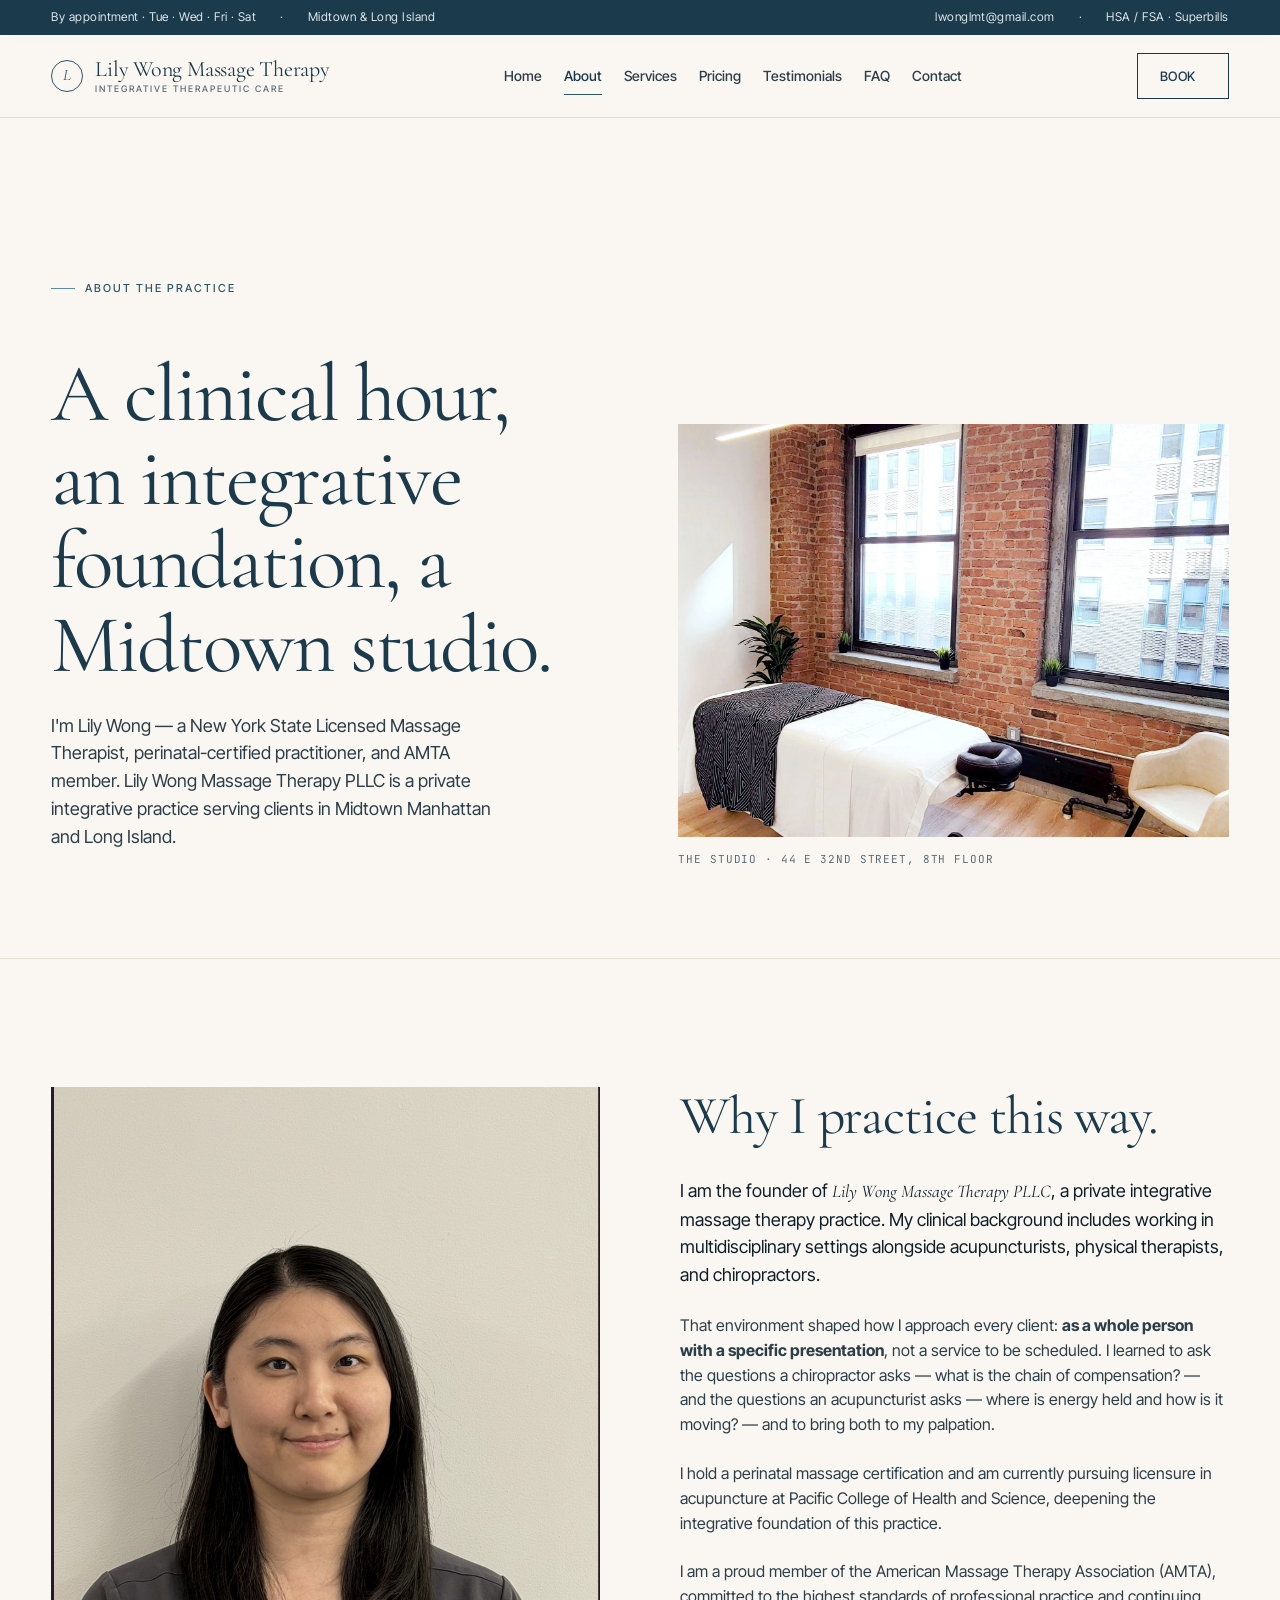
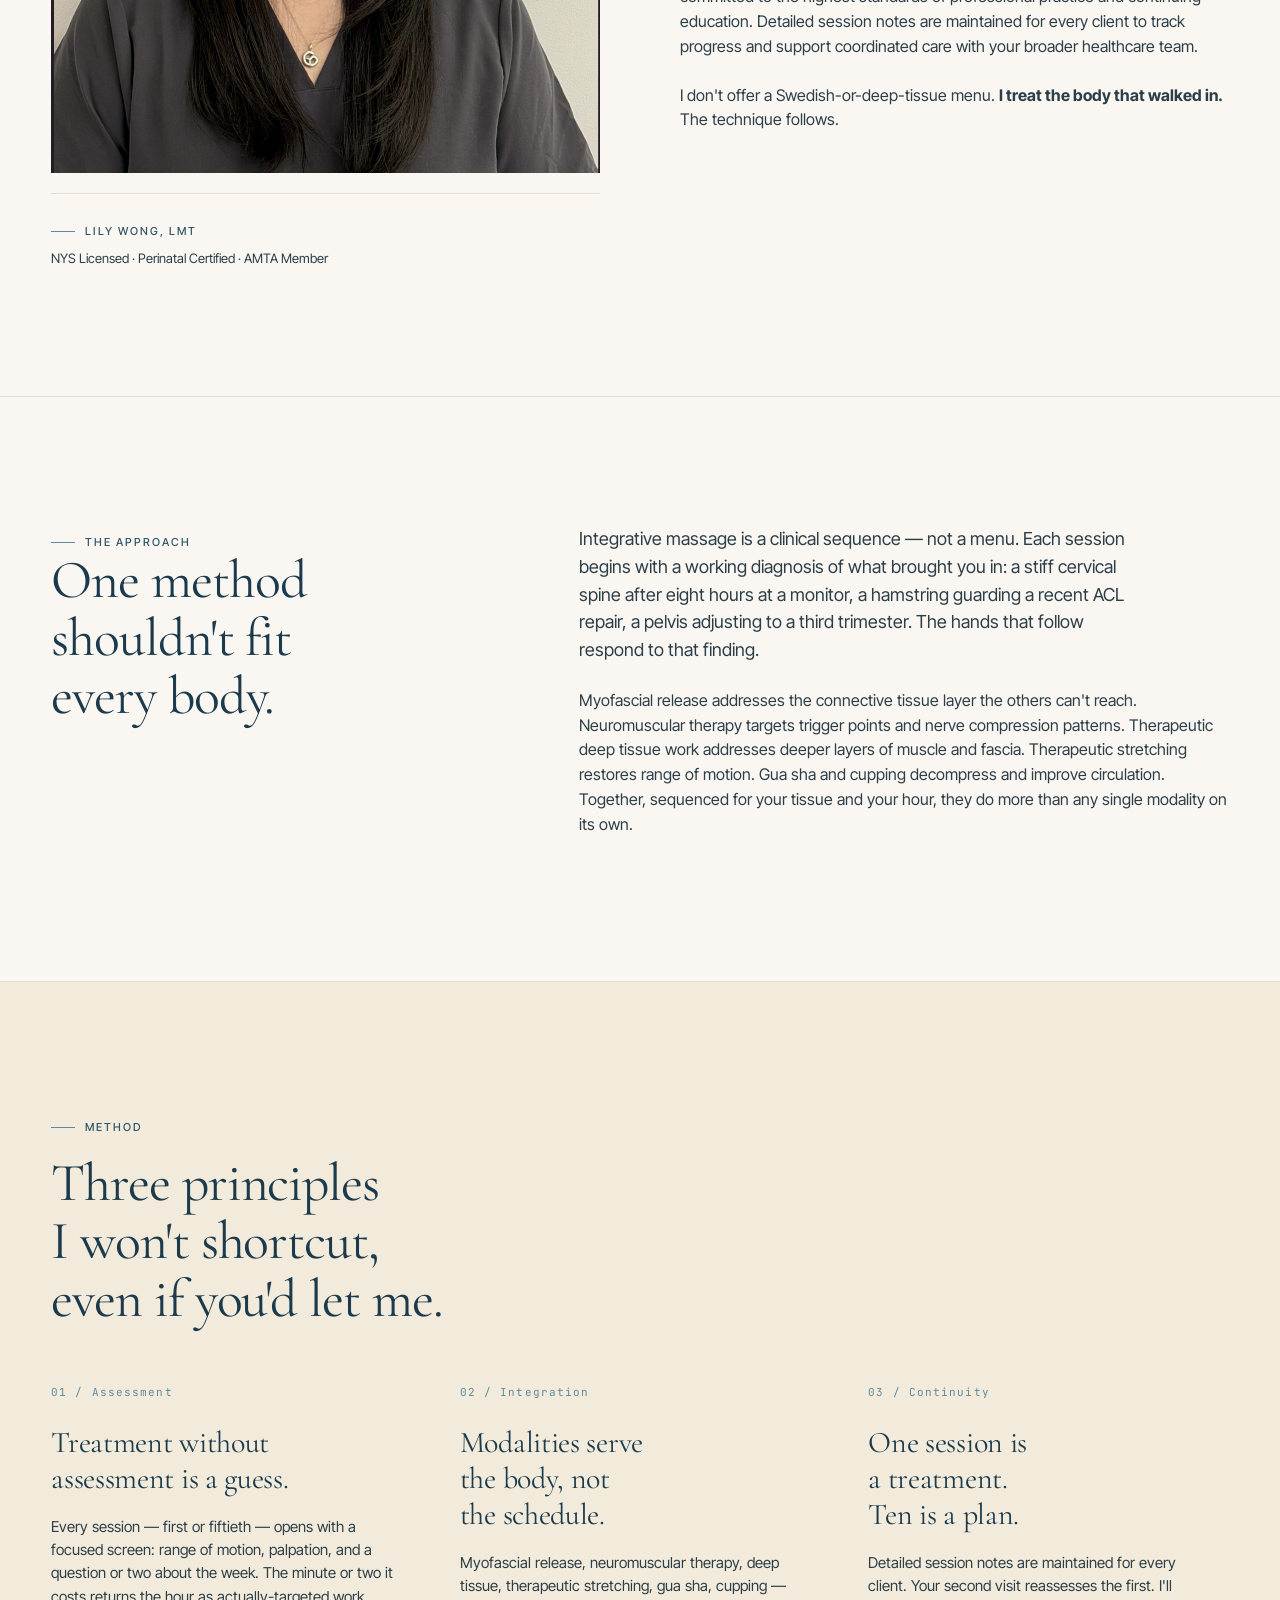
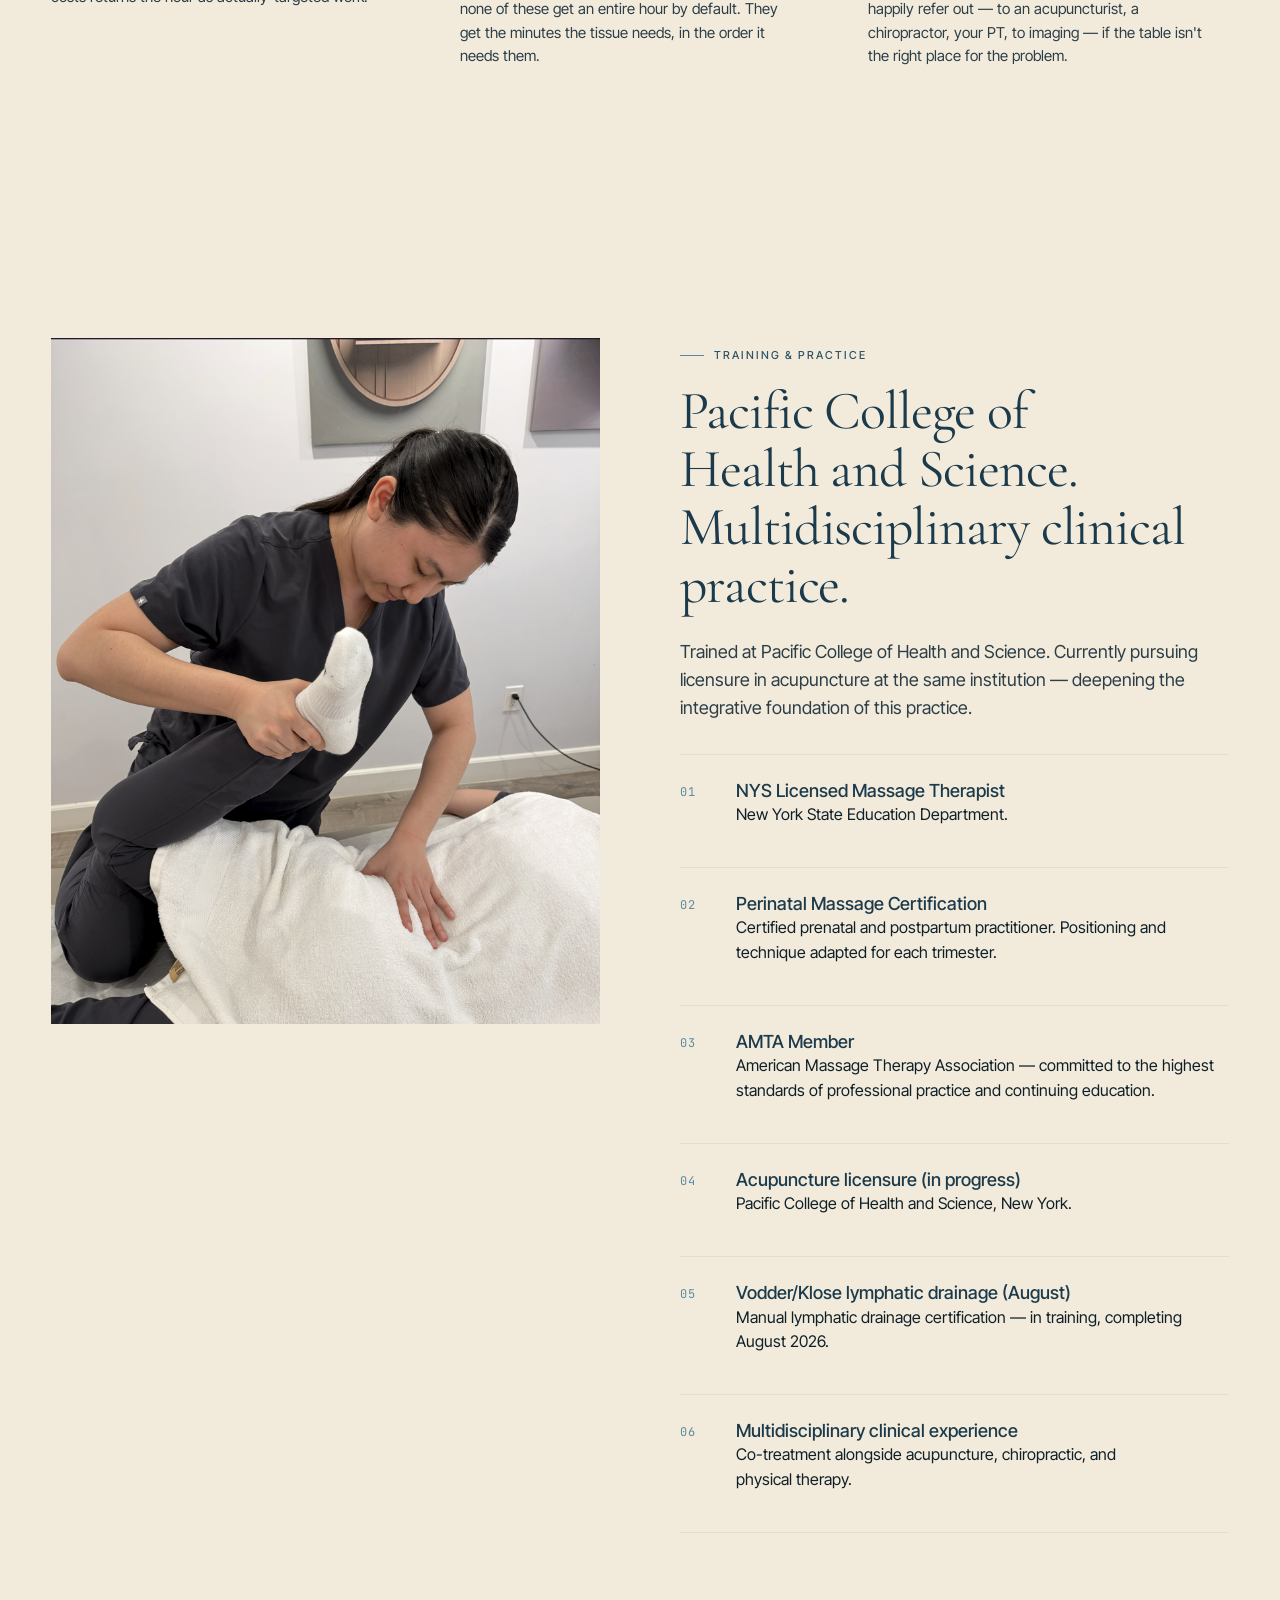
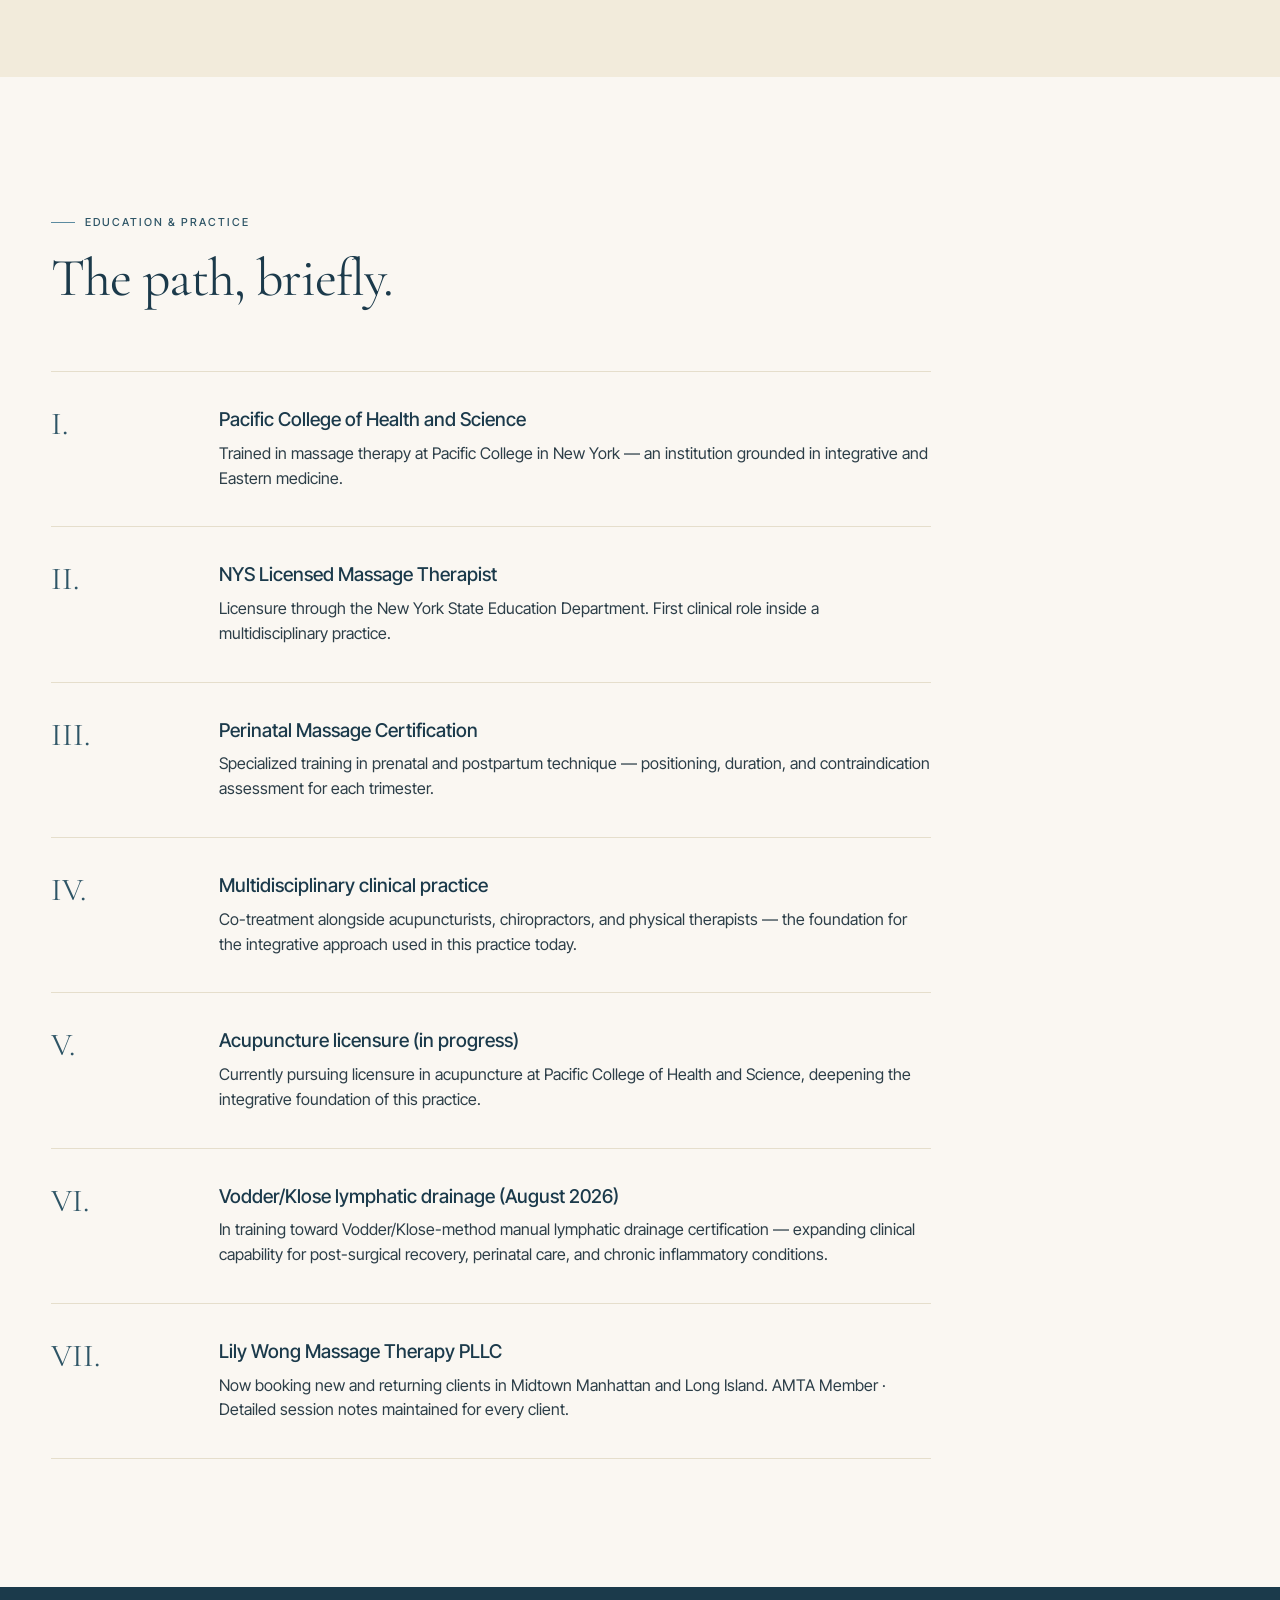
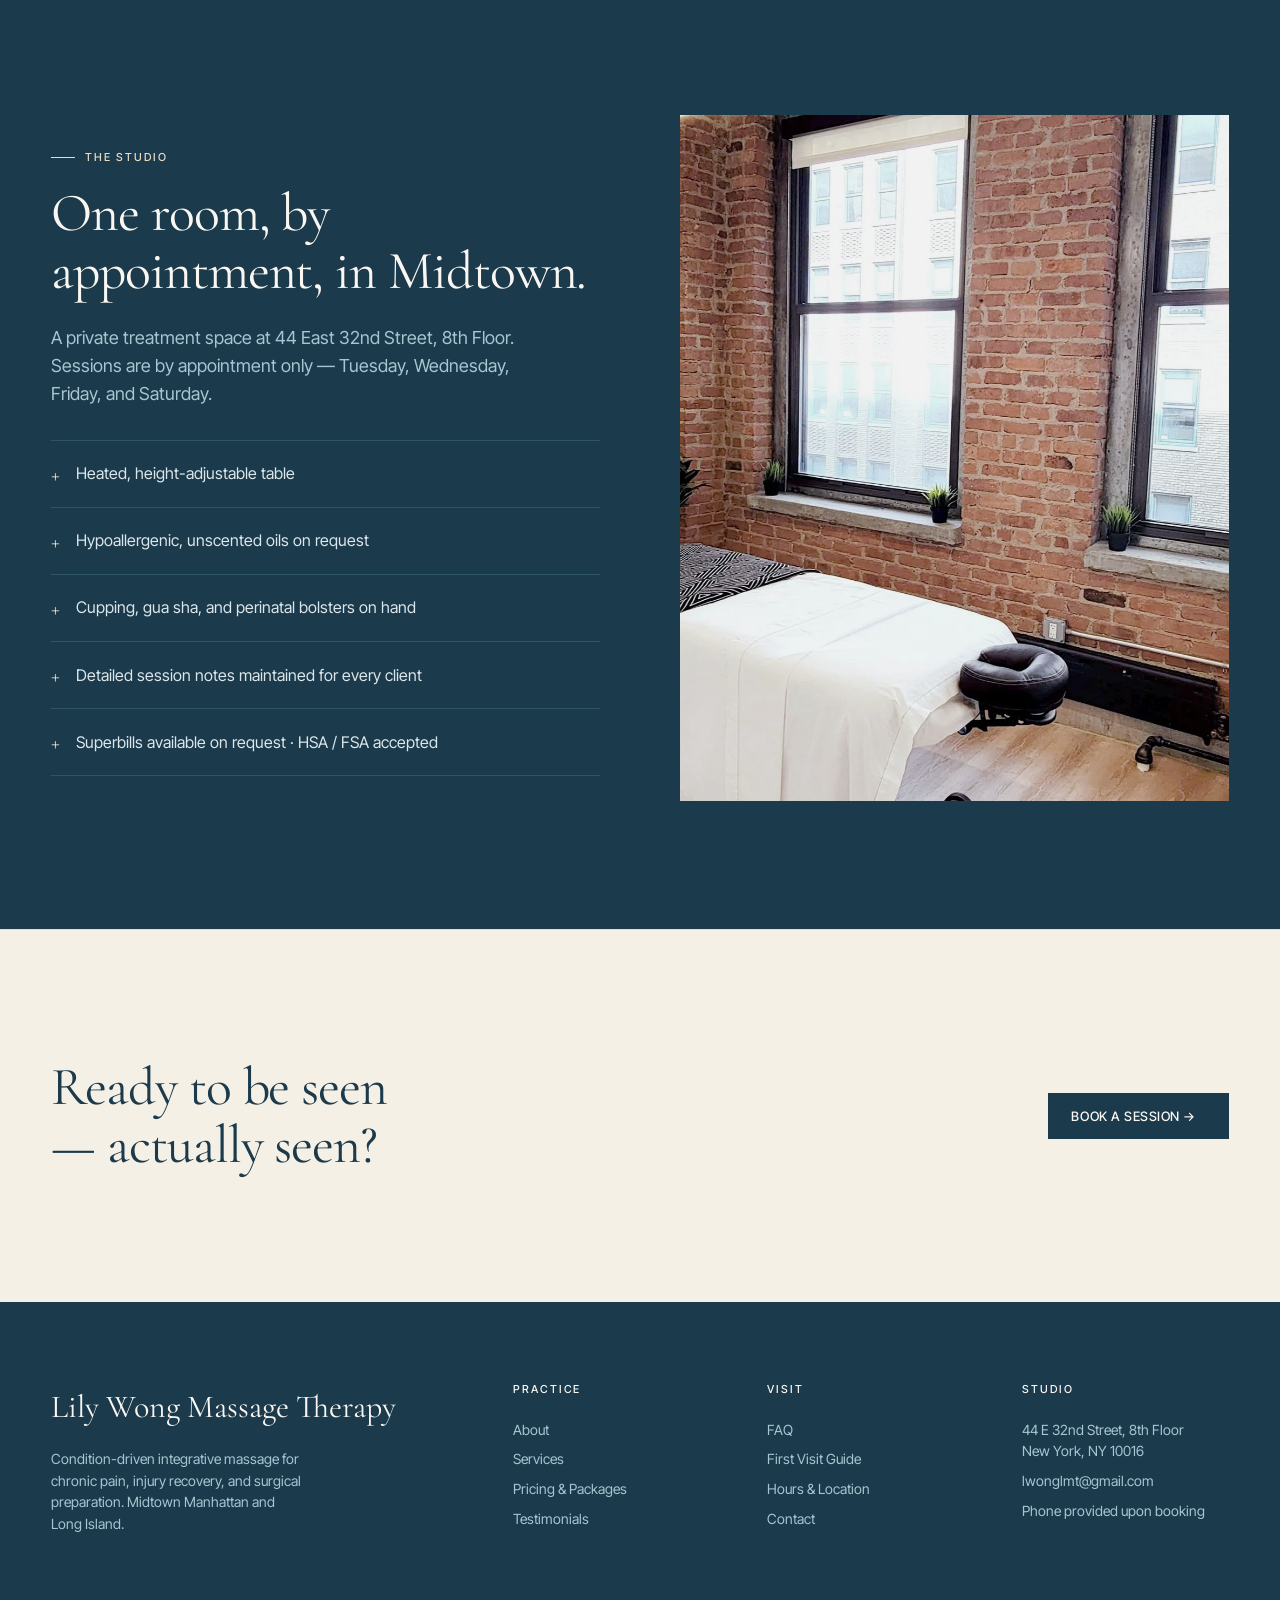
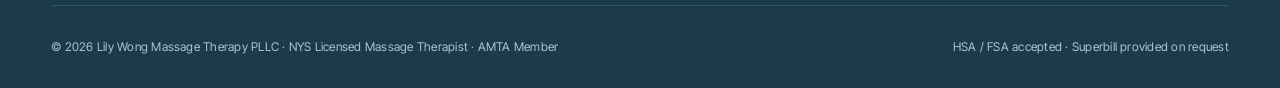
==== about.html @ 4f4e279f "Add files via upload" ====
<!doctype html>
<html lang="en">
<head>
<meta charset="utf-8" />
<meta name="viewport" content="width=device-width, initial-scale=1" />
<title>About — Lily Wong Massage Therapy</title>
<link rel="preconnect" href="https://fonts.googleapis.com" />
<link rel="preconnect" href="https://fonts.gstatic.com" crossorigin />
<link href="https://fonts.googleapis.com/css2?family=Cormorant+Garamond:ital,wght@0,400;0,500;1,400&family=Inter+Tight:wght@400;500;600&family=JetBrains+Mono:wght@400;500&display=swap" rel="stylesheet" />
<link rel="stylesheet" href="styles.css" />
</head>
<body data-page="about">
<div data-include="nav"></div>

<header class="page-header" data-screen-label="02 About — Header">
  <div class="container">
    <div class="about-header-grid">
      <div class="about-header-copy">
        <span class="eyebrow">About the Practice</span>
        <h1>A clinical hour, an integrative foundation, a Midtown studio.</h1>
        <p class="lead">I'm Lily Wong — a New York State Licensed Massage Therapist, perinatal-certified practitioner, and AMTA member. Lily Wong Massage Therapy PLLC is a private integrative practice serving clients in Midtown Manhattan and Long Island.</p>
      </div>
      <figure class="about-header-photo">
        <img src="images/treatment-room.jpg" alt="The treatment room — exposed brick, large windows overlooking Midtown" />
        <figcaption>The studio · 44 E 32nd Street, 8th Floor</figcaption>
      </figure>
    </div>
  </div>
  <style>
    .about-header-grid {
      display: grid;
      grid-template-columns: 1fr 1fr;
      gap: clamp(40px, 6vw, 80px);
      align-items: end;
    }
    .about-header-copy h1 { margin-top: 28px; }
    .about-header-copy .lead { margin-top: 24px; max-width: 44ch; }
    .about-header-photo { margin: 0; }
    .about-header-photo img {
      width: 100%;
      aspect-ratio: 4/3;
      object-fit: cover;
      filter: saturate(0.92);
      display: block;
    }
    .about-header-photo figcaption {
      margin-top: 14px;
      font-family: var(--font-mono);
      font-size: 11px;
      letter-spacing: 0.08em;
      text-transform: uppercase;
      color: var(--ink-mute);
    }
    @media (max-width: 880px) {
      .about-header-grid { grid-template-columns: 1fr; gap: 32px; }
    }
  </style>
</header>

<!-- Portrait + bio -->
<section class="section">
  <div class="container">
    <div class="grid grid-2 about-bio" style="gap: 80px; align-items: start;">
      <div class="bio-portrait">
        <img src="images/lily-portrait.jpg" alt="Portrait of Lily Wong, LMT" />
        <div class="bio-caption">
          <span class="eyebrow">Lily Wong, LMT</span>
          <p>NYS Licensed · Perinatal Certified · AMTA Member</p>
        </div>
      </div>
      <div class="bio-copy">
        <h2>Why I practice this way.</h2>
        <p class="lead">I am the founder of <em class="serif-italic">Lily Wong Massage Therapy PLLC</em>, a private integrative massage therapy practice. My clinical background includes working in multidisciplinary settings alongside acupuncturists, physical therapists, and chiropractors.</p>
        <p>That environment shaped how I approach every client: <strong>as a whole person with a specific presentation</strong>, not a service to be scheduled. I learned to ask the questions a chiropractor asks — what is the chain of compensation? — and the questions an acupuncturist asks — where is energy held and how is it moving? — and to bring both to my palpation.</p>
        <p>I hold a perinatal massage certification and am currently pursuing licensure in acupuncture at Pacific College of Health and Science, deepening the integrative foundation of this practice.</p>
        <p>I am a proud member of the American Massage Therapy Association (AMTA), committed to the highest standards of professional practice and continuing education. Detailed session notes are maintained for every client to track progress and support coordinated care with your broader healthcare team.</p>
        <p>I don't offer a Swedish-or-deep-tissue menu. <strong>I treat the body that walked in.</strong> The technique follows.</p>
      </div>
    </div>
  </div>
</section>

<hr class="rule" />

<!-- Approach (moved from home) -->
<section class="section">
  <div class="container">
    <div class="approach-grid">
      <div class="approach-side">
        <span class="eyebrow">The Approach</span>
        <h2>One method shouldn't fit every body.</h2>
      </div>
      <div class="approach-body">
        <p class="lead">Integrative massage is a clinical sequence — not a menu. Each session begins with a working diagnosis of what brought you in: a stiff cervical spine after eight hours at a monitor, a hamstring guarding a recent ACL repair, a pelvis adjusting to a third trimester. The hands that follow respond to that finding.</p>
        <p>Myofascial release addresses the connective tissue layer the others can't reach. Neuromuscular therapy targets trigger points and nerve compression patterns. Therapeutic deep tissue work addresses deeper layers of muscle and fascia. Therapeutic stretching restores range of motion. Gua sha and cupping decompress and improve circulation. Together, sequenced for your tissue and your hour, they do more than any single modality on its own.</p>
      </div>
    </div>
    <style>
      .approach-grid {
        display: grid;
        grid-template-columns: 5fr 7fr;
        gap: clamp(32px, 5vw, 80px);
        align-items: start;
      }
      .approach-grid h2 { max-width: 14ch; }
      .approach-grid .lead { margin-bottom: 24px; }
      .approach-grid p:not(.lead) { color: var(--ink-soft); }
      @media (max-width: 880px) {
        .approach-grid { grid-template-columns: 1fr; gap: 24px; }
      }
    </style>
  </div>
</section>

<hr class="rule" />

<!-- Philosophy / values -->
<section class="section section--cream">
  <div class="container">
    <span class="eyebrow">Method</span>
    <h2 style="max-width: 22ch; margin: 18px 0 56px;">Three principles I won't shortcut, even if you'd let me.</h2>
    <div class="grid grid-3 method-grid">
      <div>
        <span class="card-num">01 / Assessment</span>
        <h3>Treatment without assessment is a guess.</h3>
        <p>Every session — first or fiftieth — opens with a focused screen: range of motion, palpation, and a question or two about the week. The minute or two it costs returns the hour as actually-targeted work.</p>
      </div>
      <div>
        <span class="card-num">02 / Integration</span>
        <h3>Modalities serve the body, not the schedule.</h3>
        <p>Myofascial release, neuromuscular therapy, deep tissue, therapeutic stretching, gua sha, cupping — none of these get an entire hour by default. They get the minutes the tissue needs, in the order it needs them.</p>
      </div>
      <div>
        <span class="card-num">03 / Continuity</span>
        <h3>One session is a treatment. Ten is a plan.</h3>
        <p>Detailed session notes are maintained for every client. Your second visit reassesses the first. I'll happily refer out — to an acupuncturist, a chiropractor, your PT, to imaging — if the table isn't the right place for the problem.</p>
      </div>
    </div>
  </div>
</section>

<!-- Training & Practice (moved from home) -->
<section class="section section--cream">
  <div class="container">
    <div class="grid grid-2 credentials" style="gap: 80px; align-items: start;">
      <div class="cred-image">
        <img src="images/leg-treatment.png" alt="Lily Wong performing therapeutic leg work on a client during an integrative session" style="width:100%; aspect-ratio: 4/5; object-fit: cover; object-position: center top; filter: saturate(0.95) contrast(1.03);" />
      </div>
      <div class="cred-copy">
        <span class="eyebrow">Training &amp; Practice</span>
        <h2 style="margin: 18px 0 24px;">Pacific College of Health and Science.<br/>Multidisciplinary clinical practice.</h2>
        <p class="lead" style="margin-bottom: 32px;">Trained at Pacific College of Health and Science. Currently pursuing licensure in acupuncture at the same institution — deepening the integrative foundation of this practice.</p>
        <ul class="numbered">
          <li>
            <h4>NYS Licensed Massage Therapist</h4>
            <p>New York State Education Department.</p>
          </li>
          <li>
            <h4>Perinatal Massage Certification</h4>
            <p>Certified prenatal and postpartum practitioner. Positioning and technique adapted for each trimester.</p>
          </li>
          <li>
            <h4>AMTA Member</h4>
            <p>American Massage Therapy Association — committed to the highest standards of professional practice and continuing education.</p>
          </li>
          <li>
            <h4>Acupuncture licensure (in progress)</h4>
            <p>Pacific College of Health and Science, New York.</p>
          </li>
          <li>
            <h4>Vodder/Klose lymphatic drainage (August)</h4>
            <p>Manual lymphatic drainage certification — in training, completing August 2026.</p>
          </li>
          <li>
            <h4>Multidisciplinary clinical experience</h4>
            <p>Co-treatment alongside acupuncture, chiropractic, and physical therapy.</p>
          </li>
        </ul>
      </div>
    </div>
  </div>
</section>

<!-- Timeline -->
<section class="section">
  <div class="container">
    <div class="timeline-head">
      <span class="eyebrow">Education &amp; Practice</span>
      <h2>The path, briefly.</h2>
    </div>
    <ol class="timeline">
      <li>
        <span class="timeline-year">I.</span>
        <div>
          <h4>Pacific College of Health and Science</h4>
          <p>Trained in massage therapy at Pacific College in New York — an institution grounded in integrative and Eastern medicine.</p>
        </div>
      </li>
      <li>
        <span class="timeline-year">II.</span>
        <div>
          <h4>NYS Licensed Massage Therapist</h4>
          <p>Licensure through the New York State Education Department. First clinical role inside a multidisciplinary practice.</p>
        </div>
      </li>
      <li>
        <span class="timeline-year">III.</span>
        <div>
          <h4>Perinatal Massage Certification</h4>
          <p>Specialized training in prenatal and postpartum technique — positioning, duration, and contraindication assessment for each trimester.</p>
        </div>
      </li>
      <li>
        <span class="timeline-year">IV.</span>
        <div>
          <h4>Multidisciplinary clinical practice</h4>
          <p>Co-treatment alongside acupuncturists, chiropractors, and physical therapists — the foundation for the integrative approach used in this practice today.</p>
        </div>
      </li>
      <li>
        <span class="timeline-year">V.</span>
        <div>
          <h4>Acupuncture licensure (in progress)</h4>
          <p>Currently pursuing licensure in acupuncture at Pacific College of Health and Science, deepening the integrative foundation of this practice.</p>
        </div>
      </li>
      <li>
        <span class="timeline-year">VI.</span>
        <div>
          <h4>Vodder/Klose lymphatic drainage (August 2026)</h4>
          <p>In training toward Vodder/Klose-method manual lymphatic drainage certification — expanding clinical capability for post-surgical recovery, perinatal care, and chronic inflammatory conditions.</p>
        </div>
      </li>
      <li>
        <span class="timeline-year">VII.</span>
        <div>
          <h4>Lily Wong Massage Therapy PLLC</h4>
          <p>Now booking new and returning clients in Midtown Manhattan and Long Island. AMTA Member · Detailed session notes maintained for every client.</p>
        </div>
      </li>
    </ol>
  </div>
</section>

<!-- Studio band -->
<section class="section section--steel">
  <div class="container">
    <div class="grid grid-2 studio-band">
      <div>
        <span class="eyebrow">The Studio</span>
        <h2>One room, by appointment, in Midtown.</h2>
        <p class="lead" style="color: var(--steel-300); max-width: 50ch;">A private treatment space at 44 East 32nd Street, 8th Floor. Sessions are by appointment only — Tuesday, Wednesday, Friday, and Saturday.</p>
        <ul class="studio-list">
          <li><span>Heated, height-adjustable table</span></li>
          <li><span>Hypoallergenic, unscented oils on request</span></li>
          <li><span>Cupping, gua sha, and perinatal bolsters on hand</span></li>
          <li><span>Detailed session notes maintained for every client</span></li>
          <li><span>Superbills available on request · HSA / FSA accepted</span></li>
        </ul>
      </div>
      <div class="studio-img-wrap">
        <img src="images/treatment-room.jpg" alt="Lily Wong Massage Therapy studio — 44 E 32nd Street, 8th Floor" />
      </div>
    </div>
  </div>
</section>

<!-- CTA -->
<section class="section cta-band">
  <div class="container cta-inner">
    <h2>Ready to be seen — actually seen?</h2>
    <a href="contact.html" class="btn">Book a session →</a>
  </div>
</section>

<div data-include="footer"></div>

<style>
  .bio-portrait { position: sticky; top: 120px; }
  .bio-portrait img { width: 100%; aspect-ratio: 4/5; object-fit: cover; filter: saturate(0.85); }
  .bio-caption { padding: 20px 0 0; border-top: 1px solid var(--rule-soft); margin-top: 20px; }
  .bio-caption p { font-size: 13px; color: var(--ink-soft); margin: 8px 0 0; }
  .bio-copy h2 { margin-bottom: 32px; }
  .bio-copy p { color: var(--ink-soft); margin-bottom: 24px; }
  .bio-copy .lead { color: var(--ink); }

  .method-grid > div { padding-right: 16px; }
  .method-grid h3 { margin-bottom: 18px; max-width: 18ch; }
  .method-grid p { color: var(--ink-soft); font-size: 15px; }

  .timeline-head { margin-bottom: 64px; }
  .timeline-head h2 { margin-top: 18px; }
  .timeline { list-style: none; padding: 0; margin: 0; max-width: 880px; }
  .timeline li {
    display: grid;
    grid-template-columns: 120px 1fr;
    gap: 48px;
    padding: 36px 0;
    border-top: 1px solid var(--rule-soft);
  }
  .timeline li:last-child { border-bottom: 1px solid var(--rule-soft); }
  .timeline-year {
    font-family: var(--font-display);
    font-size: 32px;
    color: var(--steel-700);
    line-height: 1;
  }
  .timeline h4 { margin-bottom: 8px; font-size: 19px; }
  .timeline p { color: var(--ink-soft); margin: 0; }

  .studio-band { gap: 80px; align-items: center; }
  .studio-band h2 { margin: 18px 0 24px; }
  .studio-list { list-style: none; padding: 0; margin: 32px 0 0; }
  .studio-list li {
    border-top: 1px solid var(--steel-700);
    padding: 16px 0;
    color: var(--steel-100);
    display: flex;
    align-items: center;
    gap: 16px;
  }
  .studio-list li::before { content: "+"; color: var(--cream); font-family: var(--font-display); font-size: 22px; }
  .studio-list li:last-child { border-bottom: 1px solid var(--steel-700); }
  .studio-img-wrap img { width: 100%; aspect-ratio: 4/5; object-fit: cover; filter: saturate(0.7) brightness(0.95); }

  .cta-band { background: var(--paper-warm); border-top: 1px solid var(--rule-soft); }
  .cta-inner { display: flex; justify-content: space-between; align-items: center; gap: 40px; flex-wrap: wrap; }
  .cta-inner h2 { max-width: 16ch; }

  @media (max-width: 880px) {
    .bio-portrait { position: static; }
    .timeline li { grid-template-columns: 80px 1fr; gap: 24px; }
    .timeline-year { font-size: 22px; }
  }
</style>

<script src="chrome.js"></script>
</body>
</html>
---- styles.css ----
/* ============================================
   Atelier Massage Therapy — shared styles
   ============================================ */

:root {
  /* Palette — blue steel + warm cream */
  --ink: #0F1F28;
  --ink-soft: #2C3E48;
  --ink-mute: #5A6B75;
  --steel-900: #1B3A4B;
  --steel-700: #2E5566;
  --steel-500: #5B8BA0;
  --steel-300: #A8C5D1;
  --steel-100: #DCE7EC;
  --steel-50:  #EEF3F5;
  --cream: #E8DCC4;
  --cream-soft: #F2EBDB;
  --paper: #FAF7F2;
  --paper-warm: #F5F0E6;
  --rule: #D8CFB9;
  --rule-soft: #E5DECC;

  --font-display: "Cormorant Garamond", "Source Serif Pro", Georgia, serif;
  --font-body: "Inter Tight", "Inter", -apple-system, system-ui, sans-serif;
  --font-mono: "JetBrains Mono", ui-monospace, monospace;

  --max: 1280px;
  --gutter: clamp(20px, 4vw, 56px);
}

* { box-sizing: border-box; }

html, body {
  margin: 0;
  padding: 0;
  background: var(--paper);
  color: var(--ink);
  font-family: var(--font-body);
  font-size: 16px;
  line-height: 1.55;
  -webkit-font-smoothing: antialiased;
  text-rendering: optimizeLegibility;
}

img { max-width: 100%; display: block; }
a { color: inherit; text-decoration: none; }

/* ----- Type scale ----- */
.eyebrow {
  font-family: var(--font-body);
  font-size: 11px;
  font-weight: 500;
  letter-spacing: 0.18em;
  text-transform: uppercase;
  color: var(--steel-700);
  display: inline-flex;
  align-items: center;
  gap: 10px;
}
.eyebrow::before {
  content: "";
  width: 24px;
  height: 1px;
  background: var(--steel-500);
  display: inline-block;
}

h1, h2, h3, h4 {
  font-family: var(--font-display);
  font-weight: 400;
  letter-spacing: -0.01em;
  color: var(--steel-900);
  margin: 0;
  text-wrap: balance;
}

h1 { font-size: clamp(44px, 6.4vw, 88px); line-height: 1.02; letter-spacing: -0.025em; }
h2 { font-size: clamp(32px, 4.2vw, 56px); line-height: 1.08; letter-spacing: -0.02em; }
h3 { font-size: clamp(22px, 2.4vw, 30px); line-height: 1.2; }
h4 { font-size: 18px; line-height: 1.3; font-family: var(--font-body); font-weight: 500; letter-spacing: 0; }

p { margin: 0 0 1em 0; text-wrap: pretty; }
p.lead {
  font-size: clamp(17px, 1.4vw, 20px);
  line-height: 1.55;
  color: var(--ink-soft);
  max-width: 56ch;
}

.serif-italic { font-family: var(--font-display); font-style: italic; font-weight: 400; }

hr.rule {
  border: 0;
  border-top: 1px solid var(--rule-soft);
  margin: 0;
}

/* ----- Layout primitives ----- */
.container {
  max-width: var(--max);
  margin: 0 auto;
  padding: 0 var(--gutter);
}

.section {
  padding: clamp(72px, 10vw, 140px) 0;
}

.section--cream { background: var(--cream-soft); }
.section--steel { background: var(--steel-900); color: var(--paper); }
.section--steel h1, .section--steel h2, .section--steel h3 { color: var(--paper); }
.section--steel .eyebrow { color: var(--cream); }
.section--steel .eyebrow::before { background: var(--cream); }

.grid { display: grid; gap: 48px; }
.grid-2 { grid-template-columns: 1fr 1fr; }
.grid-3 { grid-template-columns: repeat(3, 1fr); }
.grid-4 { grid-template-columns: repeat(4, 1fr); }
.grid-12 { grid-template-columns: repeat(12, 1fr); gap: 24px; }

@media (max-width: 880px) {
  .grid-2, .grid-3, .grid-4 { grid-template-columns: 1fr; }
  .grid-12 { grid-template-columns: repeat(6, 1fr); }
}

/* ----- Top nav ----- */
.topbar {
  background: var(--steel-900);
  color: var(--steel-100);
  font-size: 12px;
  letter-spacing: 0.04em;
}
.topbar-inner {
  display: flex;
  justify-content: space-between;
  align-items: center;
  padding: 8px var(--gutter);
  max-width: var(--max);
  margin: 0 auto;
}
.topbar-inner > div { display: flex; gap: 24px; align-items: center; }
.topbar a:hover { color: var(--cream); }

.nav {
  position: sticky;
  top: 0;
  z-index: 50;
  background: rgba(250, 247, 242, 0.92);
  backdrop-filter: saturate(140%) blur(10px);
  -webkit-backdrop-filter: saturate(140%) blur(10px);
  border-bottom: 1px solid var(--rule-soft);
}
.nav-inner {
  display: flex;
  align-items: center;
  justify-content: space-between;
  padding: 18px var(--gutter);
  max-width: var(--max);
  margin: 0 auto;
}
.brand {
  display: flex;
  align-items: center;
  gap: 12px;
  font-family: var(--font-display);
  font-size: 22px;
  letter-spacing: -0.01em;
  color: var(--steel-900);
}
.brand-mark {
  width: 32px;
  height: 32px;
  border: 1px solid var(--steel-700);
  border-radius: 50%;
  display: grid;
  place-items: center;
  color: var(--steel-700);
  font-family: var(--font-display);
  font-size: 16px;
  font-style: italic;
}
.brand { white-space: nowrap; flex-shrink: 0; }
.brand-name { line-height: 1; white-space: nowrap; }
.nav-inner .btn { white-space: nowrap; flex-shrink: 0; }
.brand-name small {
  display: block;
  font-family: var(--font-body);
  font-size: 9px;
  letter-spacing: 0.22em;
  text-transform: uppercase;
  color: var(--ink-mute);
  margin-top: 4px;
  font-weight: 500;
}

.nav-links {
  display: flex;
  gap: 22px;
  align-items: center;
  font-size: 14px;
  font-weight: 500;
  color: var(--ink-soft);
}
.nav-links a {
  position: relative;
  padding: 6px 0;
  transition: color 0.15s;
}
.nav-links a:hover { color: var(--steel-900); }
.nav-links a.active { color: var(--steel-900); }
.nav-links a.active::after {
  content: "";
  position: absolute;
  left: 0;
  right: 0;
  bottom: -2px;
  height: 1px;
  background: var(--steel-700);
}

.btn {
  display: inline-flex;
  align-items: center;
  gap: 10px;
  padding: 12px 22px;
  font-family: var(--font-body);
  font-size: 13px;
  font-weight: 500;
  letter-spacing: 0.04em;
  text-transform: uppercase;
  border: 1px solid var(--steel-900);
  background: var(--steel-900);
  color: var(--paper);
  cursor: pointer;
  transition: all 0.18s ease;
}
.btn:hover { background: var(--ink); border-color: var(--ink); }
.btn-ghost {
  background: transparent;
  color: var(--steel-900);
}
.btn-ghost:hover { background: var(--steel-900); color: var(--paper); }
.btn-cream {
  background: var(--cream);
  color: var(--steel-900);
  border-color: var(--cream);
}
.btn-cream:hover { background: var(--steel-900); color: var(--cream); border-color: var(--steel-900); }
.btn::after { content: ""; }

@media (max-width: 1100px) {
  .nav-links { display: none; }
  .topbar { display: none; }
}

/* ----- Footer ----- */
.footer {
  background: var(--steel-900);
  color: var(--steel-100);
  padding: 80px 0 32px;
  margin-top: 0;
}
.footer h4 {
  color: var(--paper);
  font-family: var(--font-body);
  font-size: 11px;
  font-weight: 500;
  letter-spacing: 0.18em;
  text-transform: uppercase;
  margin-bottom: 18px;
}
.footer a { display: block; padding: 4px 0; color: var(--steel-300); font-size: 14px; }
.footer a:hover { color: var(--cream); }
.footer-grid {
  display: grid;
  grid-template-columns: 2fr 1fr 1fr 1fr;
  gap: 48px;
  padding-bottom: 56px;
  border-bottom: 1px solid var(--steel-700);
}
.footer-brand { font-family: var(--font-display); font-size: 32px; color: var(--paper); margin-bottom: 16px; }
.footer-brand-tag { font-size: 14px; color: var(--steel-300); max-width: 36ch; }
.footer-bottom {
  display: flex;
  justify-content: space-between;
  align-items: center;
  padding-top: 32px;
  font-size: 12px;
  color: var(--steel-300);
  letter-spacing: 0.02em;
}
@media (max-width: 880px) {
  .footer-grid { grid-template-columns: 1fr 1fr; }
}

/* ----- Hero patterns ----- */
.page-header {
  padding: clamp(80px, 12vw, 160px) 0 clamp(56px, 7vw, 96px);
  border-bottom: 1px solid var(--rule-soft);
}
.page-header .eyebrow { margin-bottom: 28px; }
.page-header h1 { max-width: 16ch; margin-bottom: 24px; }
.page-header .lead { max-width: 60ch; }

/* ----- Card ----- */
.card {
  background: var(--paper);
  border: 1px solid var(--rule-soft);
  padding: 36px;
  transition: border-color 0.2s, transform 0.2s;
}
.card:hover { border-color: var(--steel-500); }
.card-num {
  font-family: var(--font-mono);
  font-size: 11px;
  letter-spacing: 0.1em;
  color: var(--steel-500);
  margin-bottom: 24px;
  display: block;
}

/* ----- Image placeholders ----- */
.img-block {
  background: var(--steel-100);
  position: relative;
  overflow: hidden;
}
.img-block::before {
  content: "";
  position: absolute;
  inset: 0;
  background:
    linear-gradient(135deg, rgba(27,58,75,0.18), rgba(168,197,209,0.05) 60%),
    radial-gradient(ellipse at 30% 30%, rgba(232,220,196,0.5), transparent 60%);
}
.img-block.tall { aspect-ratio: 3/4; }
.img-block.wide { aspect-ratio: 16/9; }
.img-block.square { aspect-ratio: 1/1; }

/* Fine details */
.dot {
  display: inline-block;
  width: 4px;
  height: 4px;
  background: var(--steel-500);
  border-radius: 50%;
  vertical-align: middle;
  margin: 0 8px;
}

.tag {
  display: inline-block;
  font-size: 11px;
  letter-spacing: 0.12em;
  text-transform: uppercase;
  color: var(--steel-700);
  border: 1px solid var(--steel-300);
  padding: 4px 10px;
  background: var(--paper);
}

/* Numbered list */
.numbered { counter-reset: num; list-style: none; padding: 0; }
.numbered li {
  counter-increment: num;
  padding: 24px 0 24px 56px;
  border-top: 1px solid var(--rule-soft);
  position: relative;
}
.numbered li::before {
  content: "0" counter(num);
  position: absolute;
  left: 0;
  top: 28px;
  font-family: var(--font-mono);
  font-size: 12px;
  color: var(--steel-500);
  letter-spacing: 0.08em;
}
.numbered li:last-child { border-bottom: 1px solid var(--rule-soft); }

/* Marquee strip */
.strip {
  border-top: 1px solid var(--rule-soft);
  border-bottom: 1px solid var(--rule-soft);
  padding: 18px 0;
  background: var(--paper-warm);
  overflow: hidden;
  font-family: var(--font-display);
  font-style: italic;
  font-size: 22px;
  color: var(--steel-700);
  white-space: nowrap;
  letter-spacing: 0.01em;
}
.strip-track { display: flex; gap: 48px; animation: drift 40s linear infinite; }
.strip span { display: inline-flex; align-items: center; gap: 48px; }
@keyframes drift {
  from { transform: translateX(0); }
  to { transform: translateX(-50%); }
}

/* Subtle entrance */
@media (prefers-reduced-motion: no-preference) {
  .reveal { opacity: 0; transform: translateY(12px); transition: opacity 0.7s ease, transform 0.7s ease; }
  .reveal.in { opacity: 1; transform: translateY(0); }
}

/* Anatomical accent (simple SVG drawn inline) */
.accent-line {
  display: block;
  width: 100%;
  height: 1px;
  background: linear-gradient(to right, transparent, var(--steel-500) 20%, var(--steel-500) 80%, transparent);
  opacity: 0.5;
  margin: 48px 0;
}

/* Form */
.field {
  display: flex;
  flex-direction: column;
  gap: 8px;
  margin-bottom: 20px;
}
.field label {
  font-size: 11px;
  letter-spacing: 0.16em;
  text-transform: uppercase;
  color: var(--steel-700);
  font-weight: 500;
}
.field input, .field textarea, .field select {
  font-family: var(--font-body);
  font-size: 16px;
  color: var(--ink);
  background: transparent;
  border: 0;
  border-bottom: 1px solid var(--rule);
  padding: 10px 0;
  outline: none;
  transition: border-color 0.18s;
}
.field input:focus, .field textarea:focus, .field select:focus {
  border-color: var(--steel-700);
}
.field textarea { resize: vertical; min-height: 110px; }
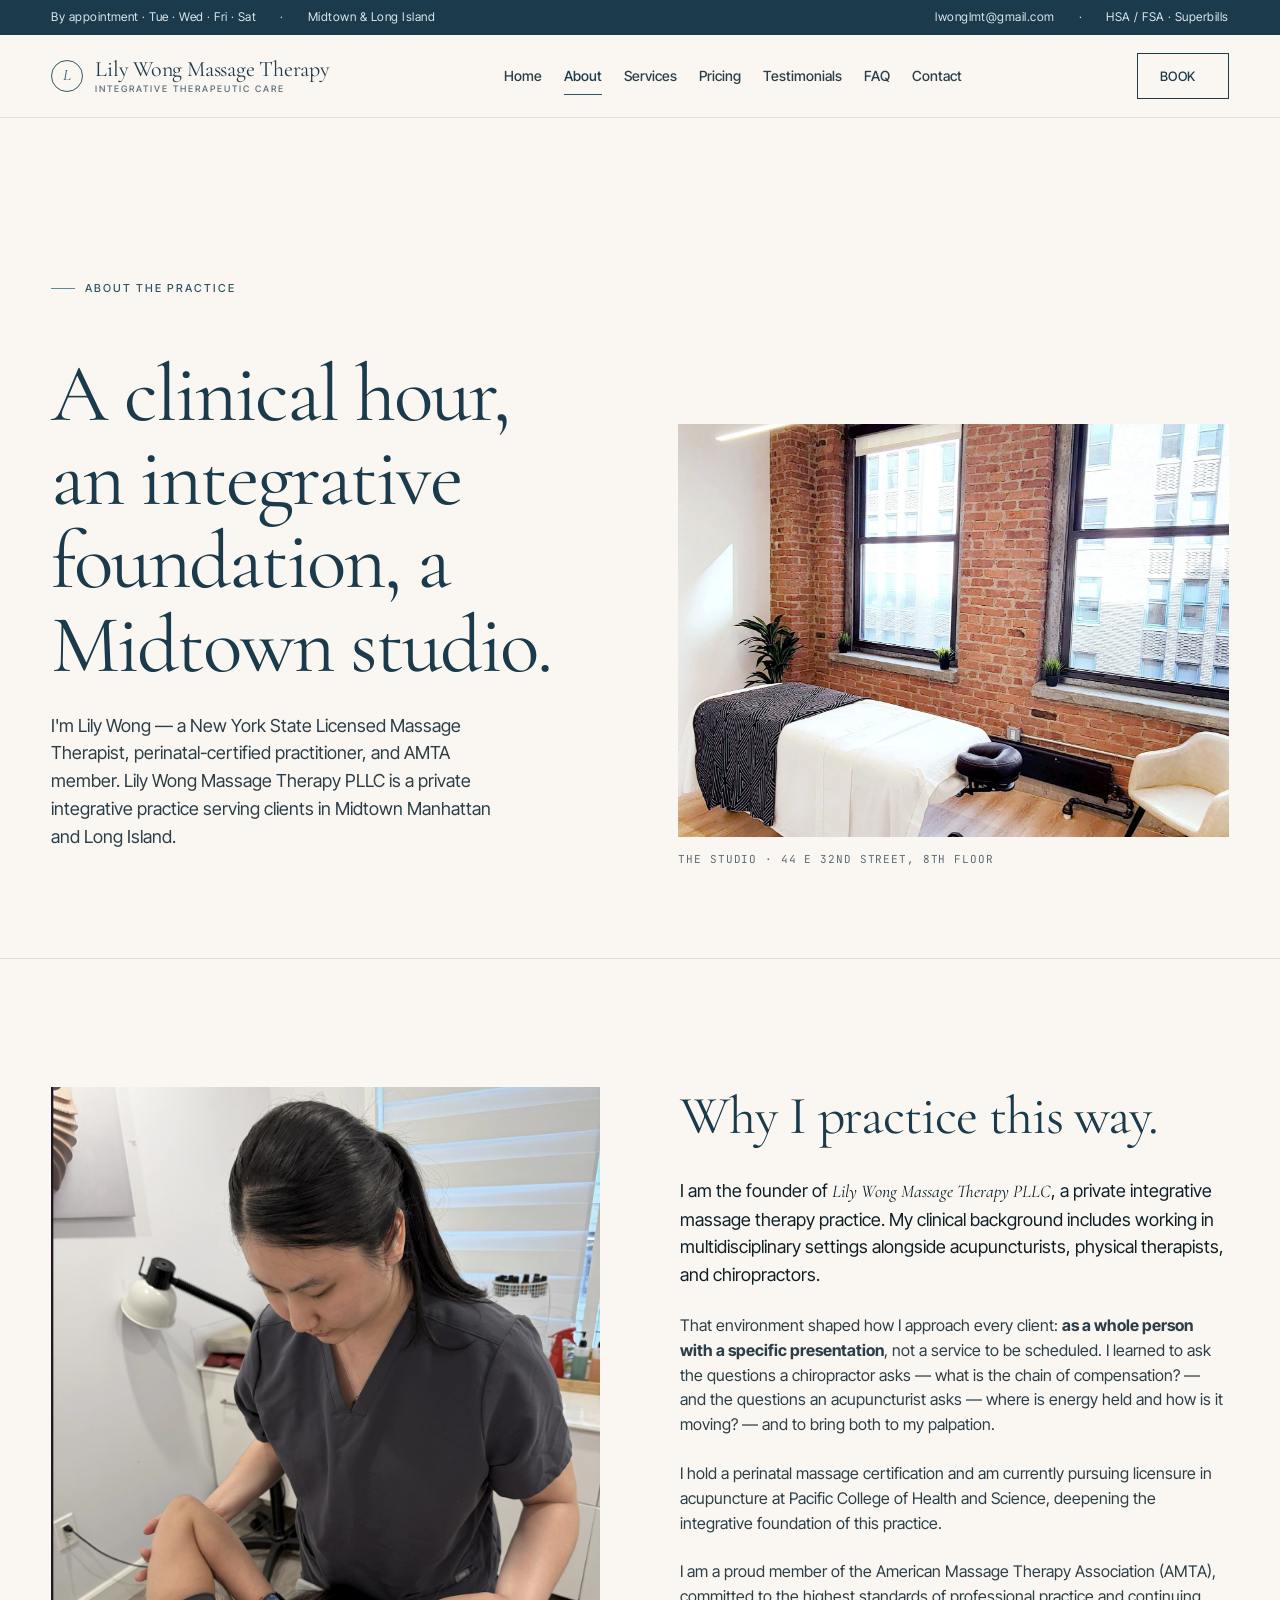
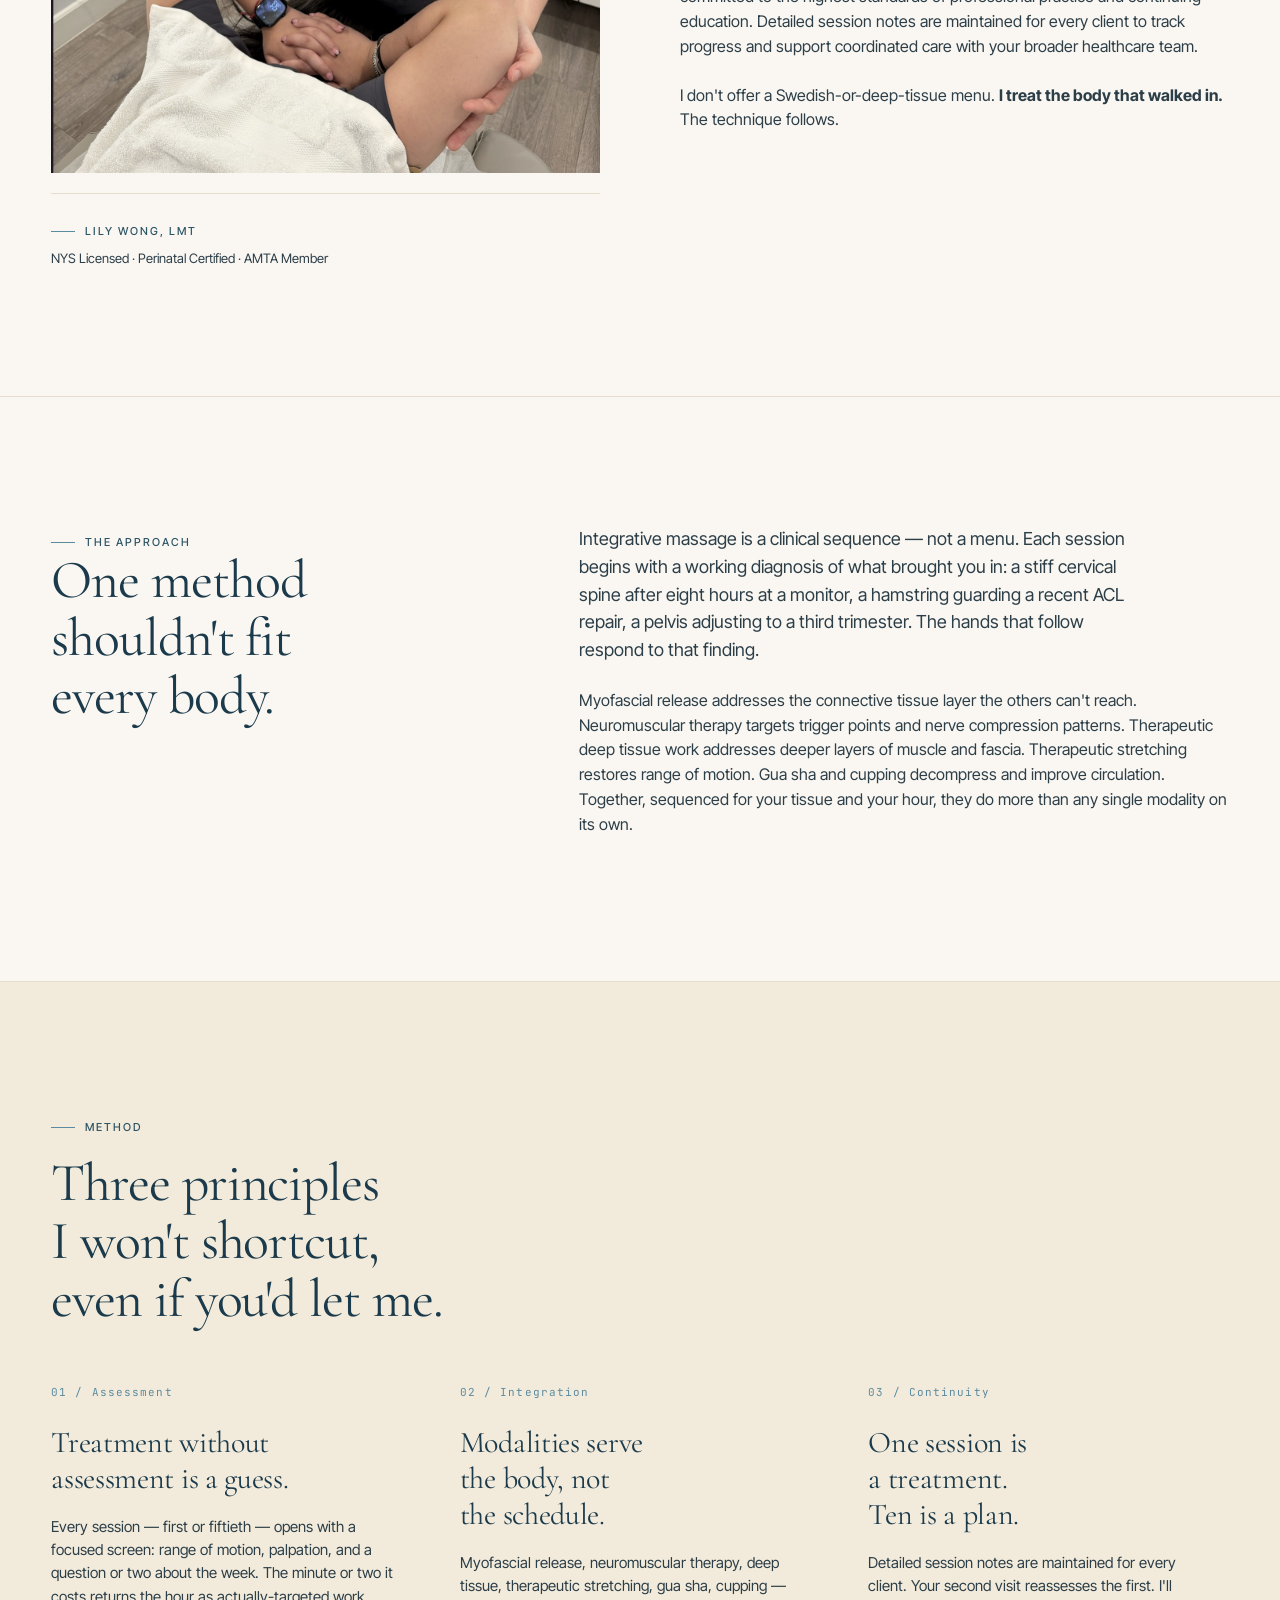
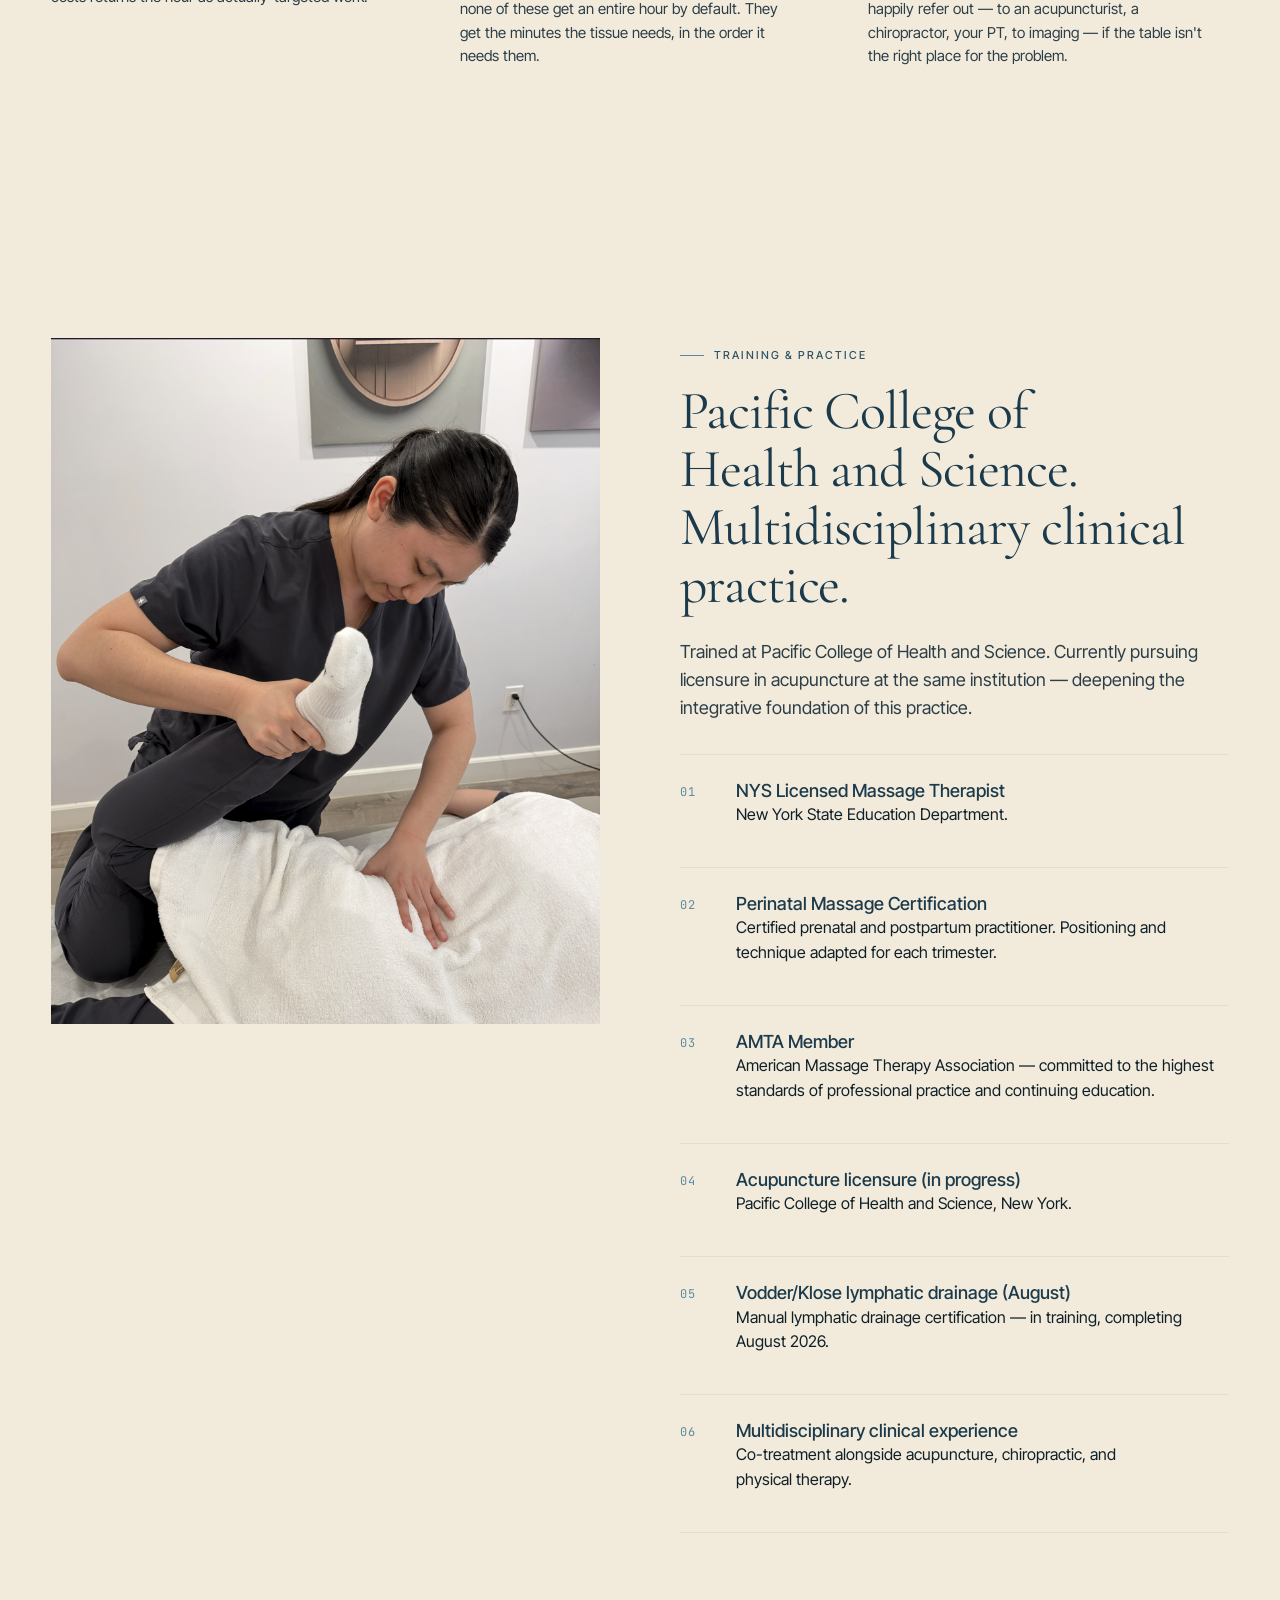
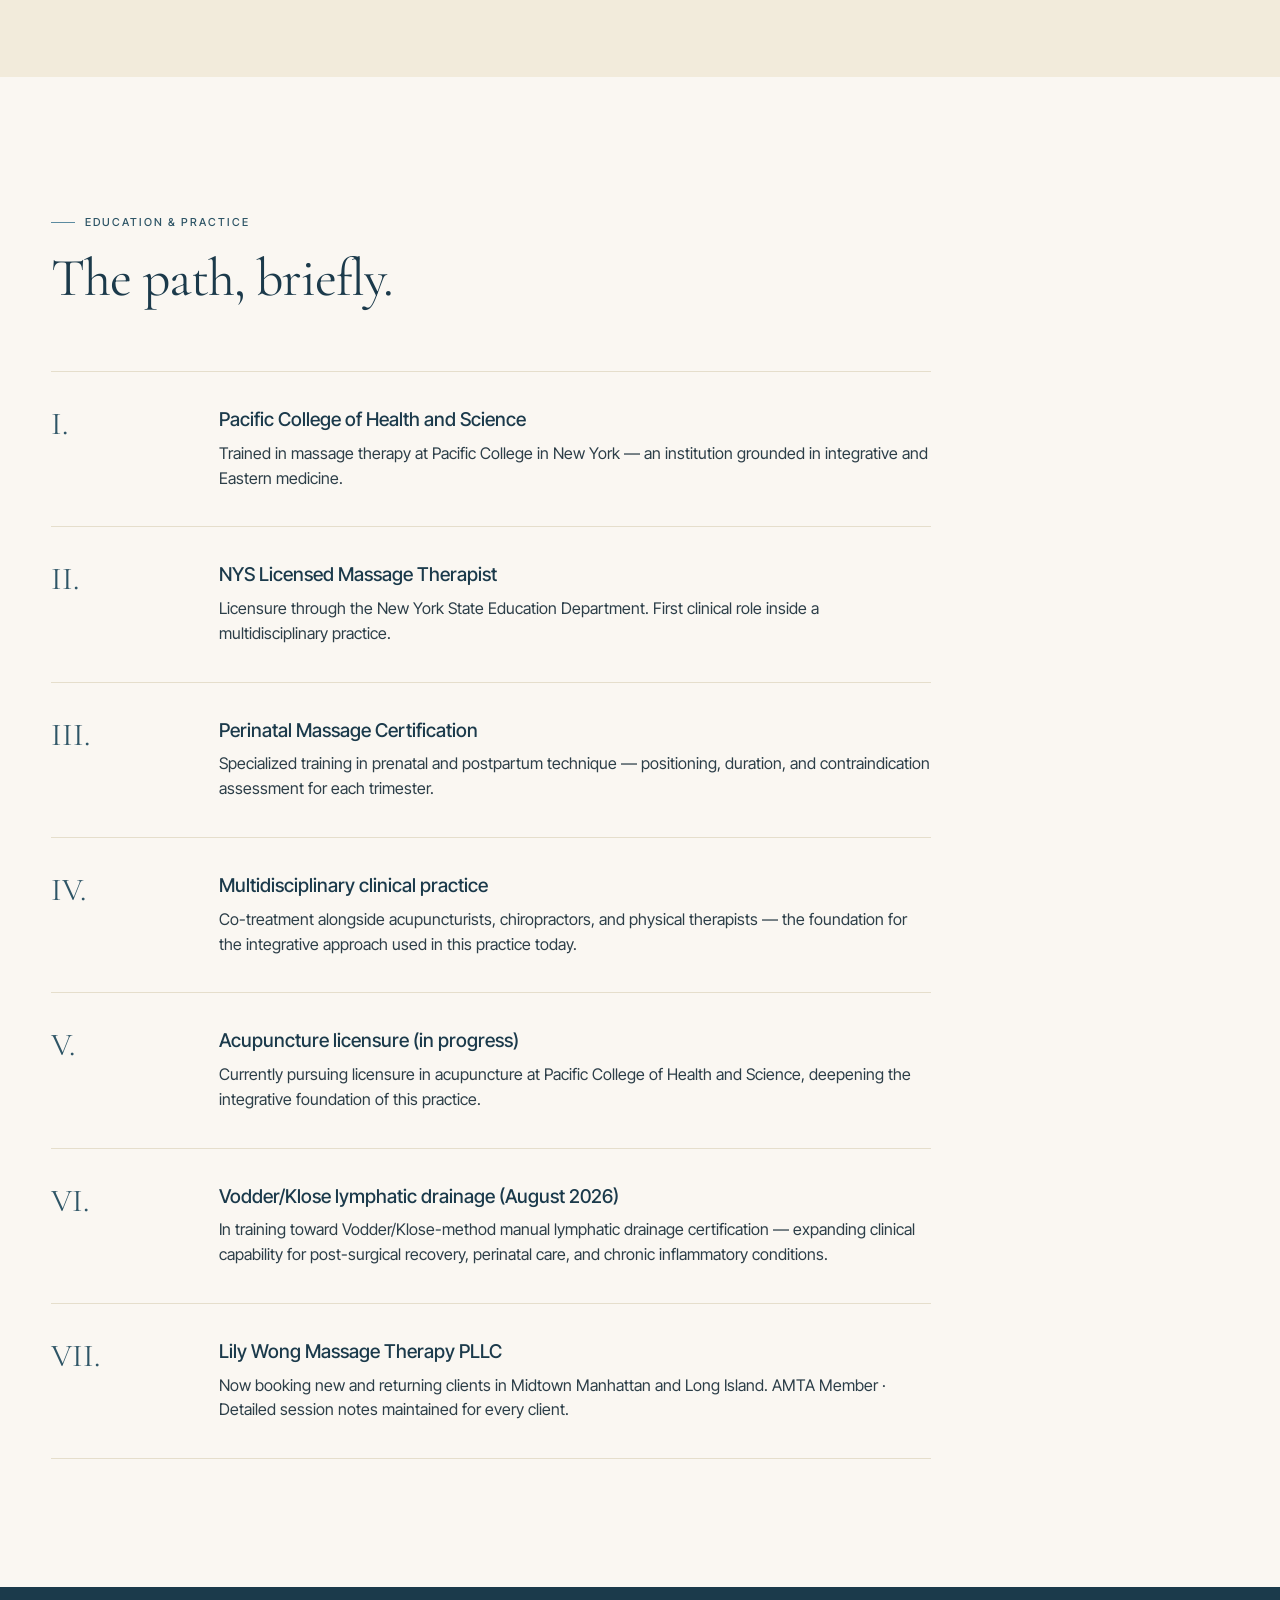
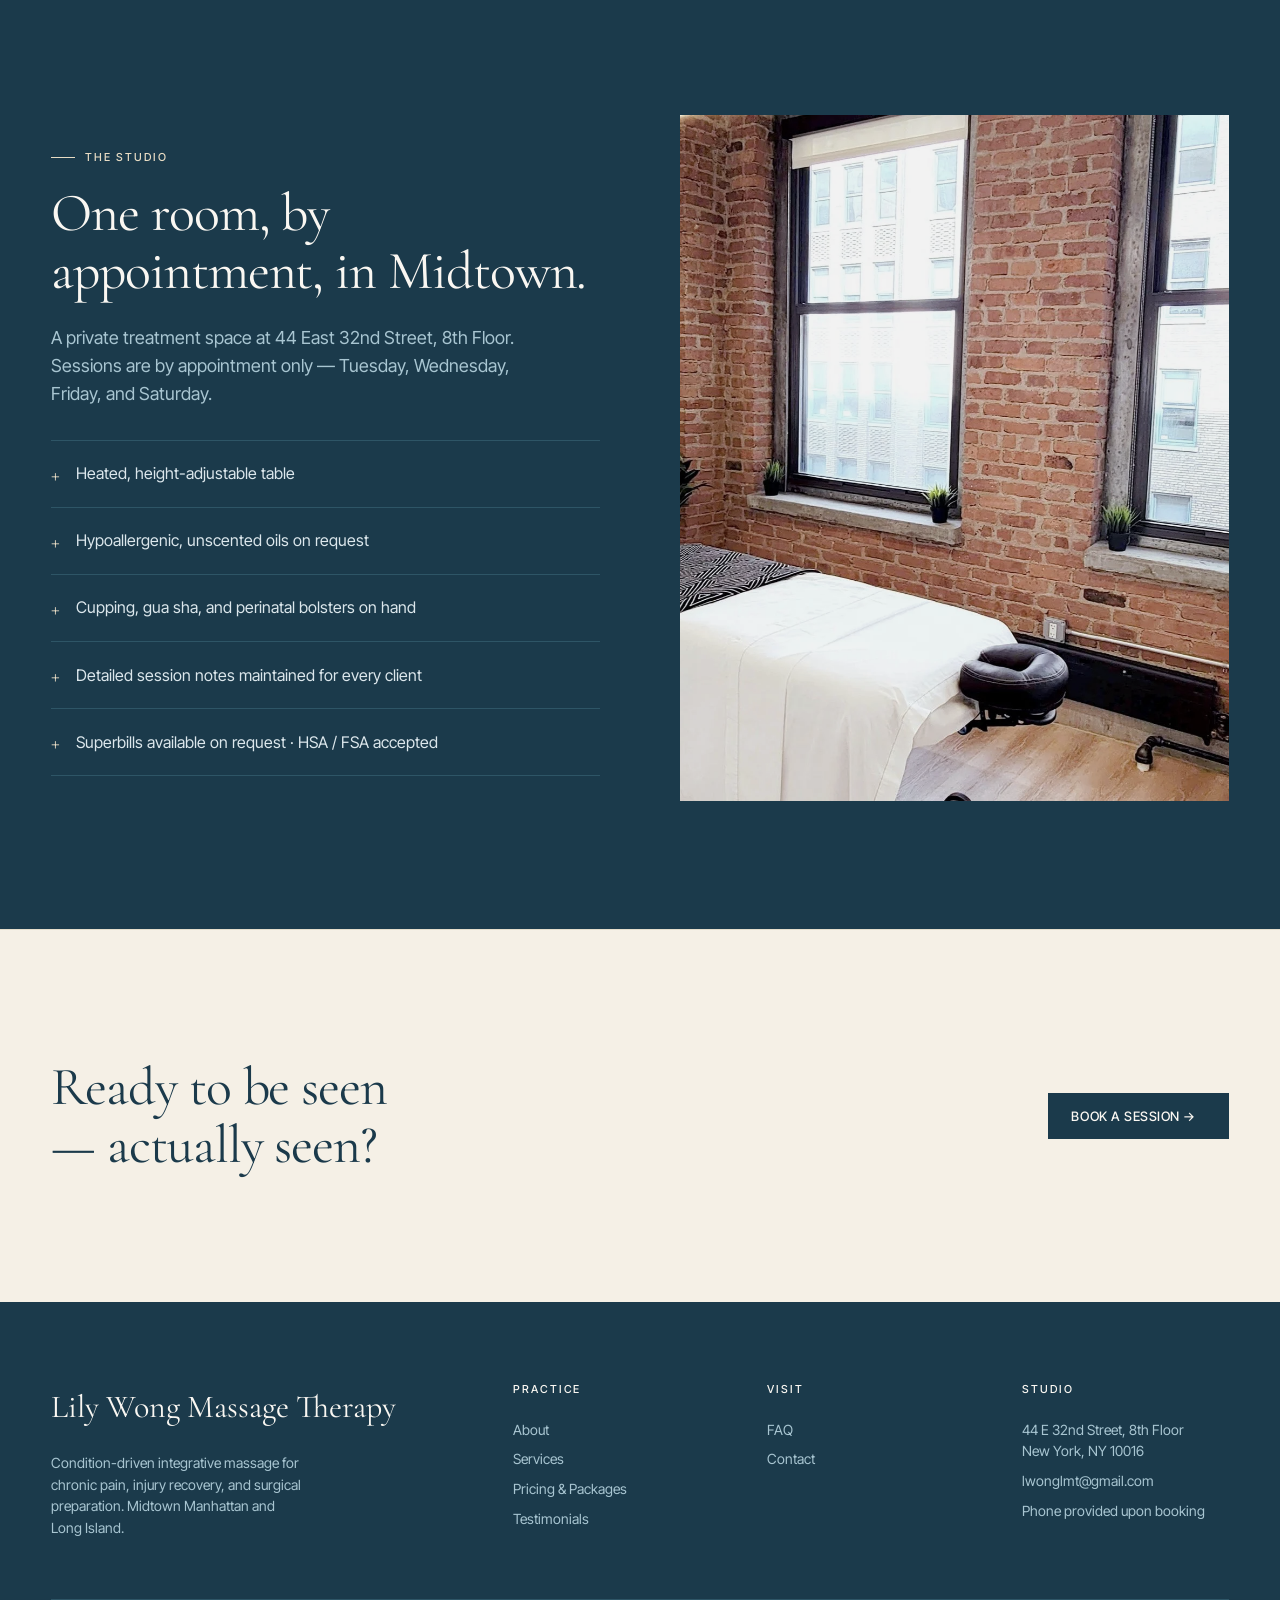
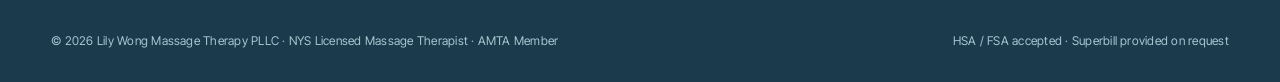
==== commit cf90266c: "Swap hero photo with About bio portrait" ====
--- a/about.html
+++ b/about.html
@@ -62,7 +62,7 @@
   <div class="container">
     <div class="grid grid-2 about-bio" style="gap: 80px; align-items: start;">
       <div class="bio-portrait">
-        <img src="images/lily-portrait.jpg" alt="Portrait of Lily Wong, LMT" />
+        <img src="images/practitioner-treatment.jpg" alt="Lily Wong performing therapeutic massage treatment on a client" />
         <div class="bio-caption">
           <span class="eyebrow">Lily Wong, LMT</span>
           <p>NYS Licensed · Perinatal Certified · AMTA Member</p>
--- a/styles.css
+++ b/styles.css
@@ -182,6 +182,7 @@
 .brand { white-space: nowrap; flex-shrink: 0; }
 .brand-name { line-height: 1; white-space: nowrap; }
 .nav-inner .btn { white-space: nowrap; flex-shrink: 0; }
+.brand-name-short { display: none; }
 .brand-name small {
   display: block;
   font-family: var(--font-body);
@@ -248,9 +249,83 @@
 .btn-cream:hover { background: var(--steel-900); color: var(--cream); border-color: var(--steel-900); }
 .btn::after { content: ""; }
 
+.nav-actions {
+  display: flex;
+  align-items: center;
+  gap: 14px;
+}
+
+.nav-toggle {
+  display: none;
+  align-items: center;
+  justify-content: center;
+  background: none;
+  border: 0;
+  padding: 6px;
+  margin: 0;
+  cursor: pointer;
+  color: var(--steel-900);
+  flex-shrink: 0;
+}
+.nav-toggle svg { display: block; }
+
 @media (max-width: 1100px) {
-  .nav-links { display: none; }
   .topbar { display: none; }
+  .nav-toggle { display: inline-flex; }
+
+  /* Dark steel header on mobile — mirrors the desktop topbar/footer
+     so the header stands out against the light hero. */
+  .nav {
+    background: rgba(27, 58, 75, 0.96); /* --steel-900 */
+    border-bottom: 1px solid var(--steel-700);
+  }
+  .brand,
+  .brand-name { color: var(--paper); }
+  .brand-mark {
+    border-color: var(--steel-300);
+    color: var(--cream);
+  }
+  .brand-name small { color: var(--steel-300); }
+  .nav-toggle { color: var(--paper); }
+  .nav-inner .btn-ghost {
+    border-color: var(--cream);
+    color: var(--cream);
+  }
+  .nav-inner .btn-ghost:hover {
+    background: var(--cream);
+    color: var(--steel-900);
+  }
+
+  .nav-links {
+    display: none;
+    position: absolute;
+    top: 100%;
+    left: 0;
+    right: 0;
+    flex-direction: column;
+    align-items: stretch;
+    gap: 0;
+    background: var(--steel-900);
+    border-bottom: 1px solid var(--steel-700);
+    padding: 4px var(--gutter) 16px;
+    color: var(--steel-100);
+  }
+  .nav-links a { padding: 12px 0; }
+  .nav-links a:hover { color: var(--cream); }
+  .nav-links a.active { color: var(--cream); }
+  .nav-links a.active::after { background: var(--cream); }
+  .nav.nav-open .nav-links { display: flex; }
+}
+
+/* Phone-width nav: shrink brand text and CTA so the menu button
+   never gets pushed off-screen on narrow devices. */
+@media (max-width: 560px) {
+  .brand-name-full { display: none; }
+  .brand-name-short { display: inline; }
+  .brand-name small { display: none; }
+  .nav-inner .btn { padding: 10px 14px; font-size: 11px; }
+  .nav-inner { padding-top: 14px; padding-bottom: 14px; }
+  .nav-actions { gap: 10px; }
 }
 
 /* ----- Footer ----- */
@@ -271,6 +346,7 @@
 }
 .footer a { display: block; padding: 4px 0; color: var(--steel-300); font-size: 14px; }
 .footer a:hover { color: var(--cream); }
+.footer p { display: block; padding: 4px 0; margin: 0; color: var(--steel-300); font-size: 14px; }
 .footer-grid {
   display: grid;
   grid-template-columns: 2fr 1fr 1fr 1fr;
@@ -404,6 +480,7 @@
 @media (prefers-reduced-motion: no-preference) {
   .reveal { opacity: 0; transform: translateY(12px); transition: opacity 0.7s ease, transform 0.7s ease; }
   .reveal.in { opacity: 1; transform: translateY(0); }
+  .reveal-hero { transform: translateY(26px); transition-duration: 0.9s; }
 }
 
 /* Anatomical accent (simple SVG drawn inline) */
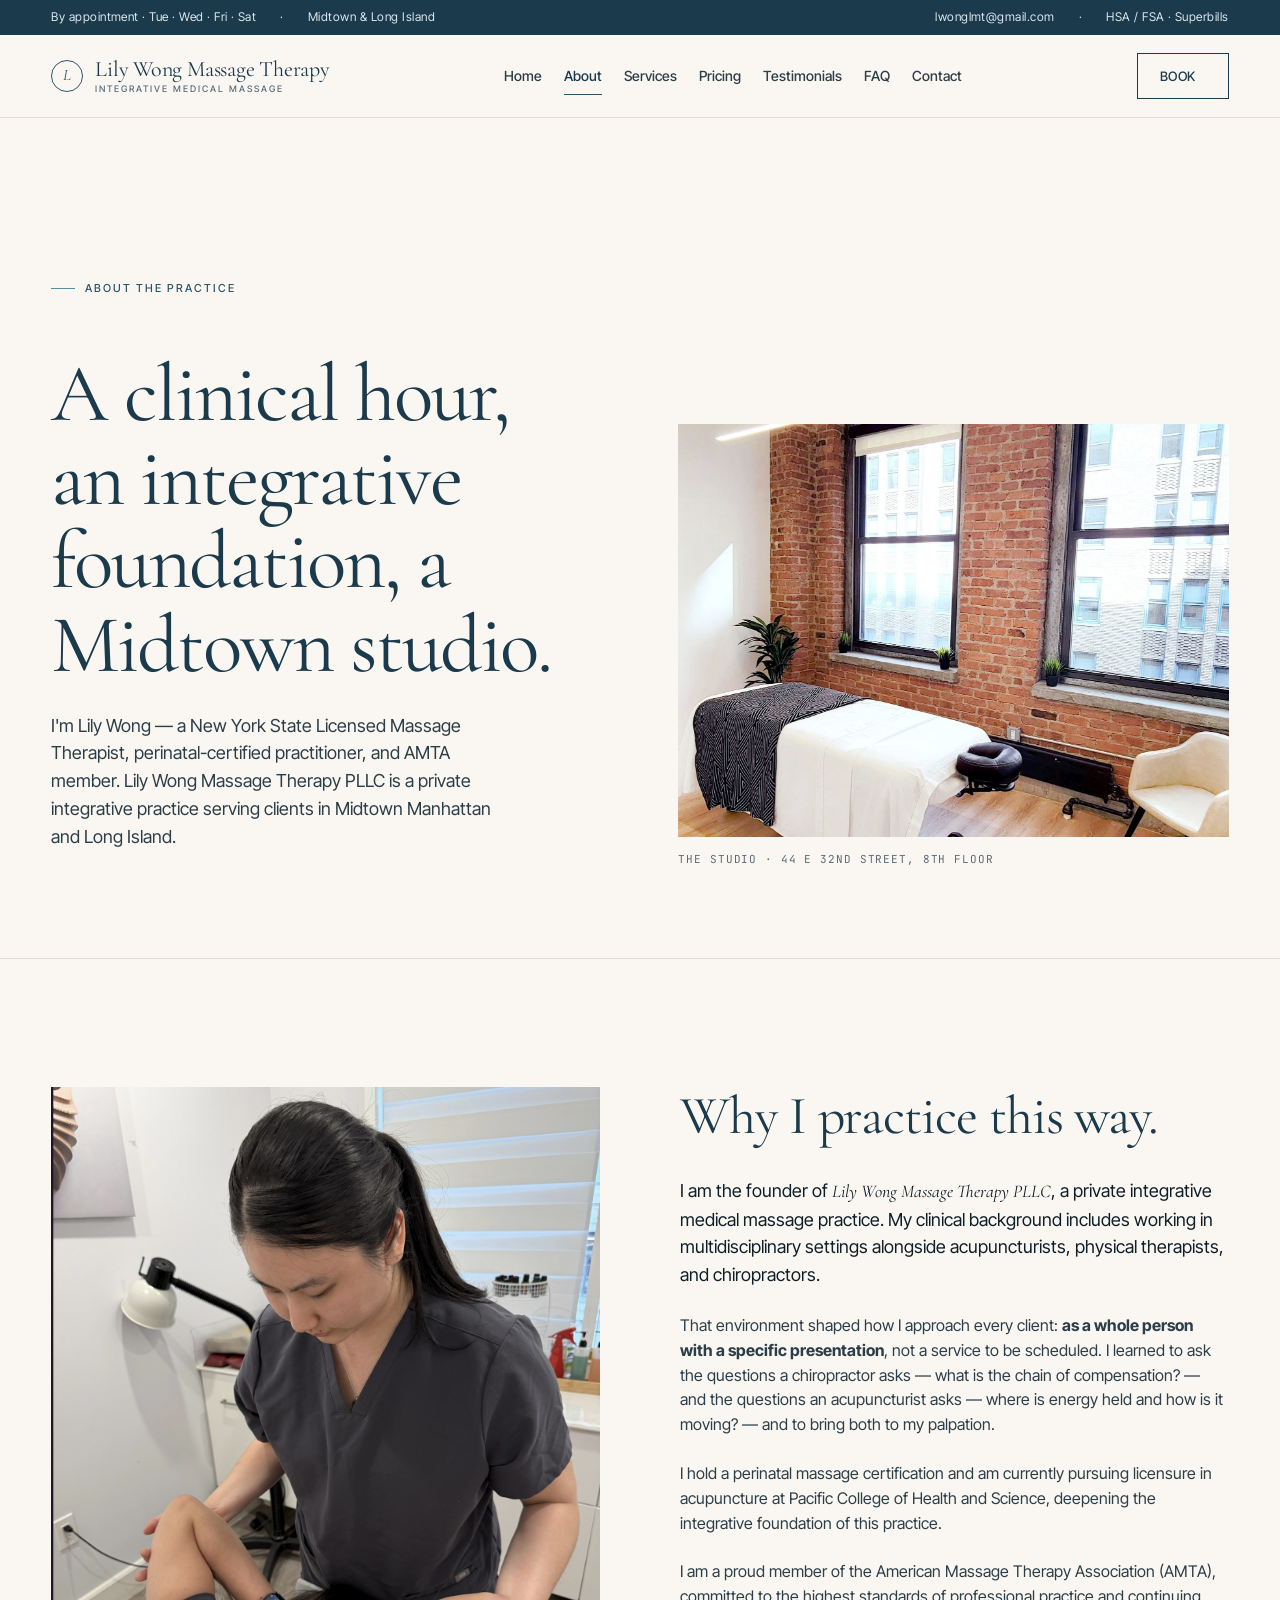
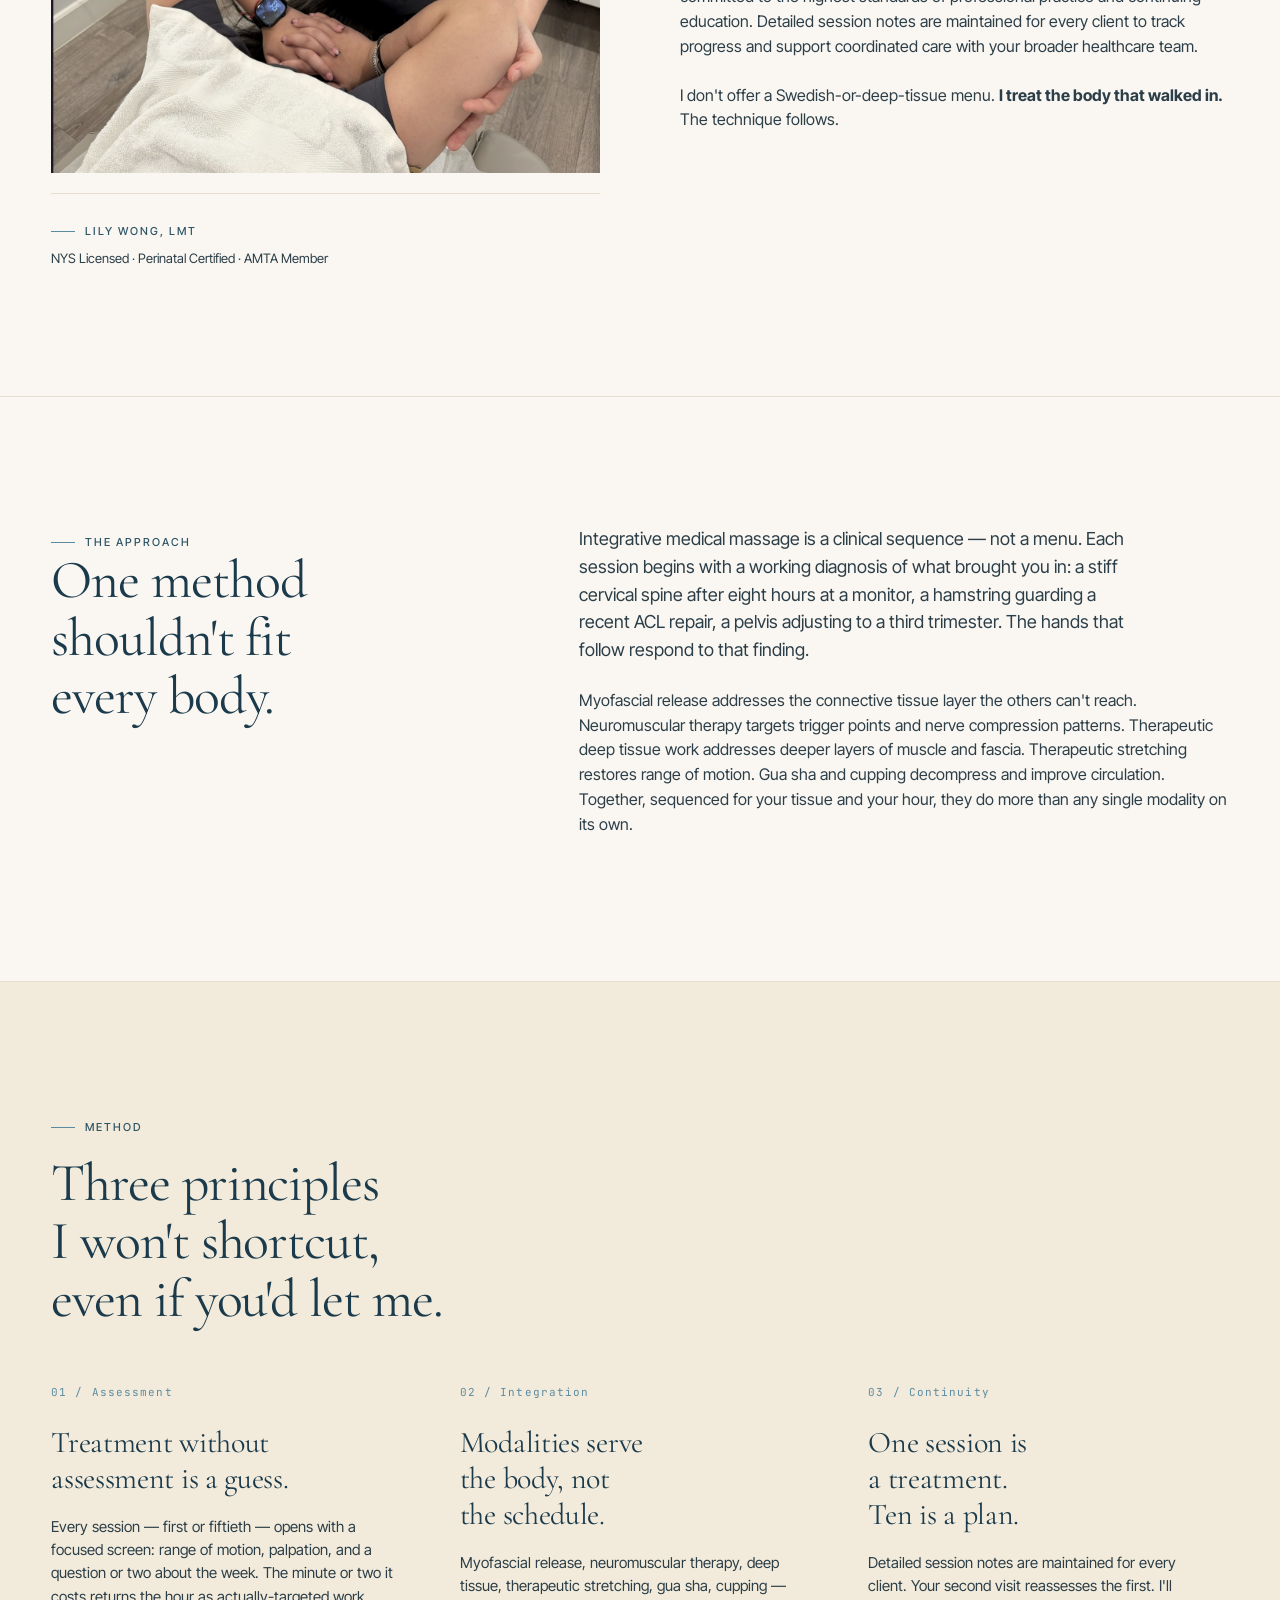
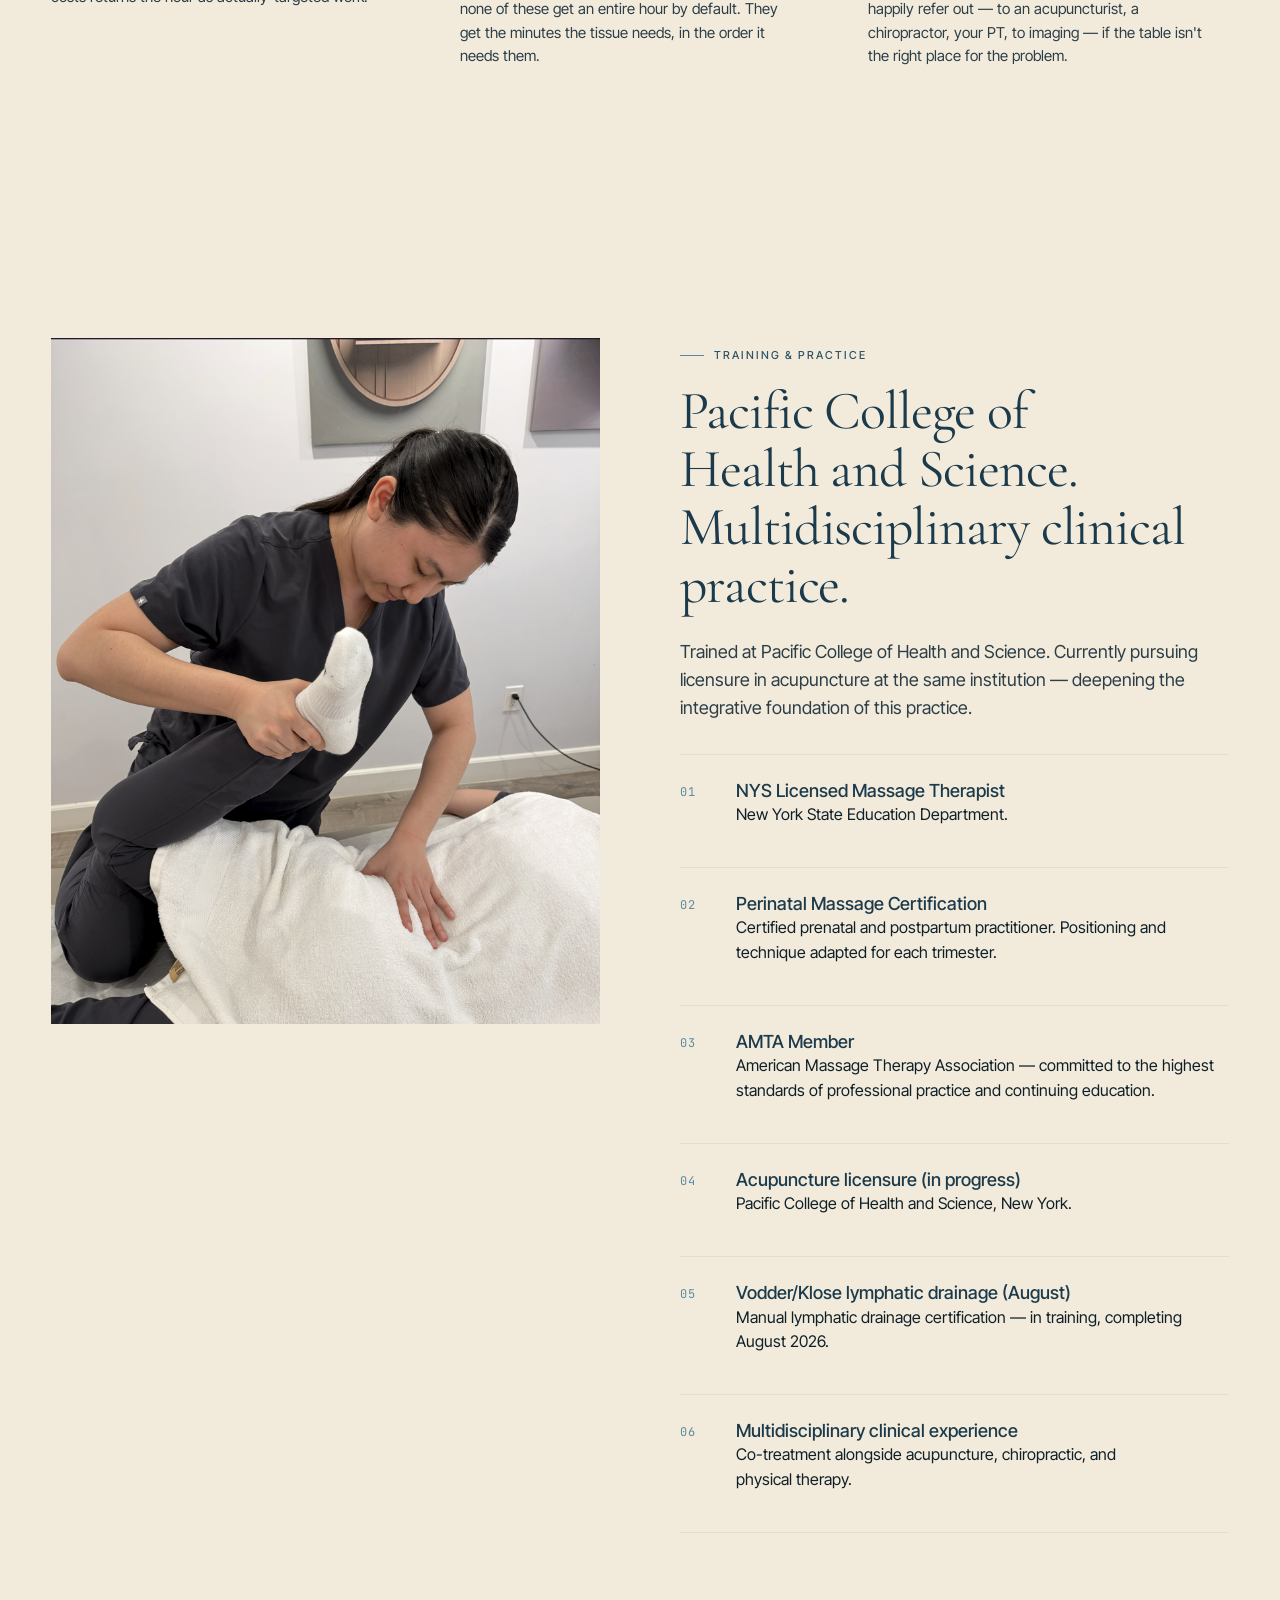
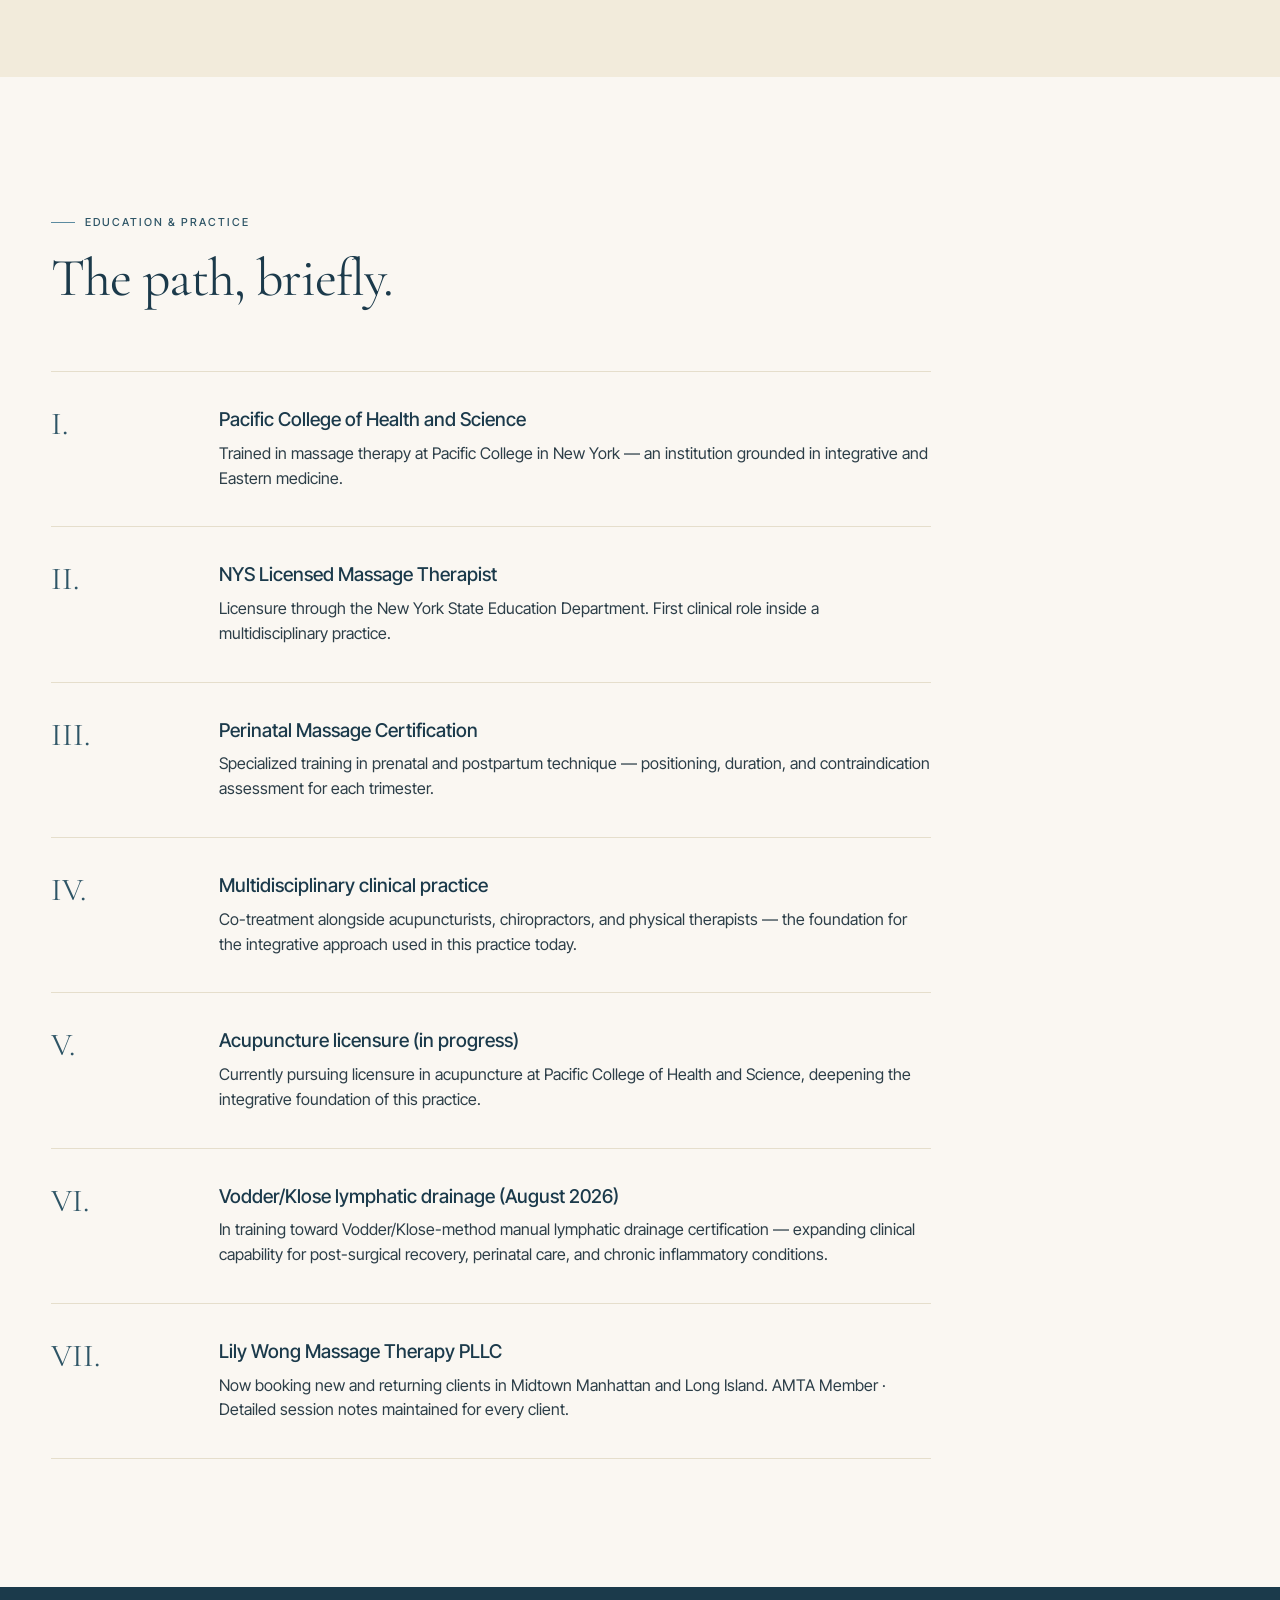
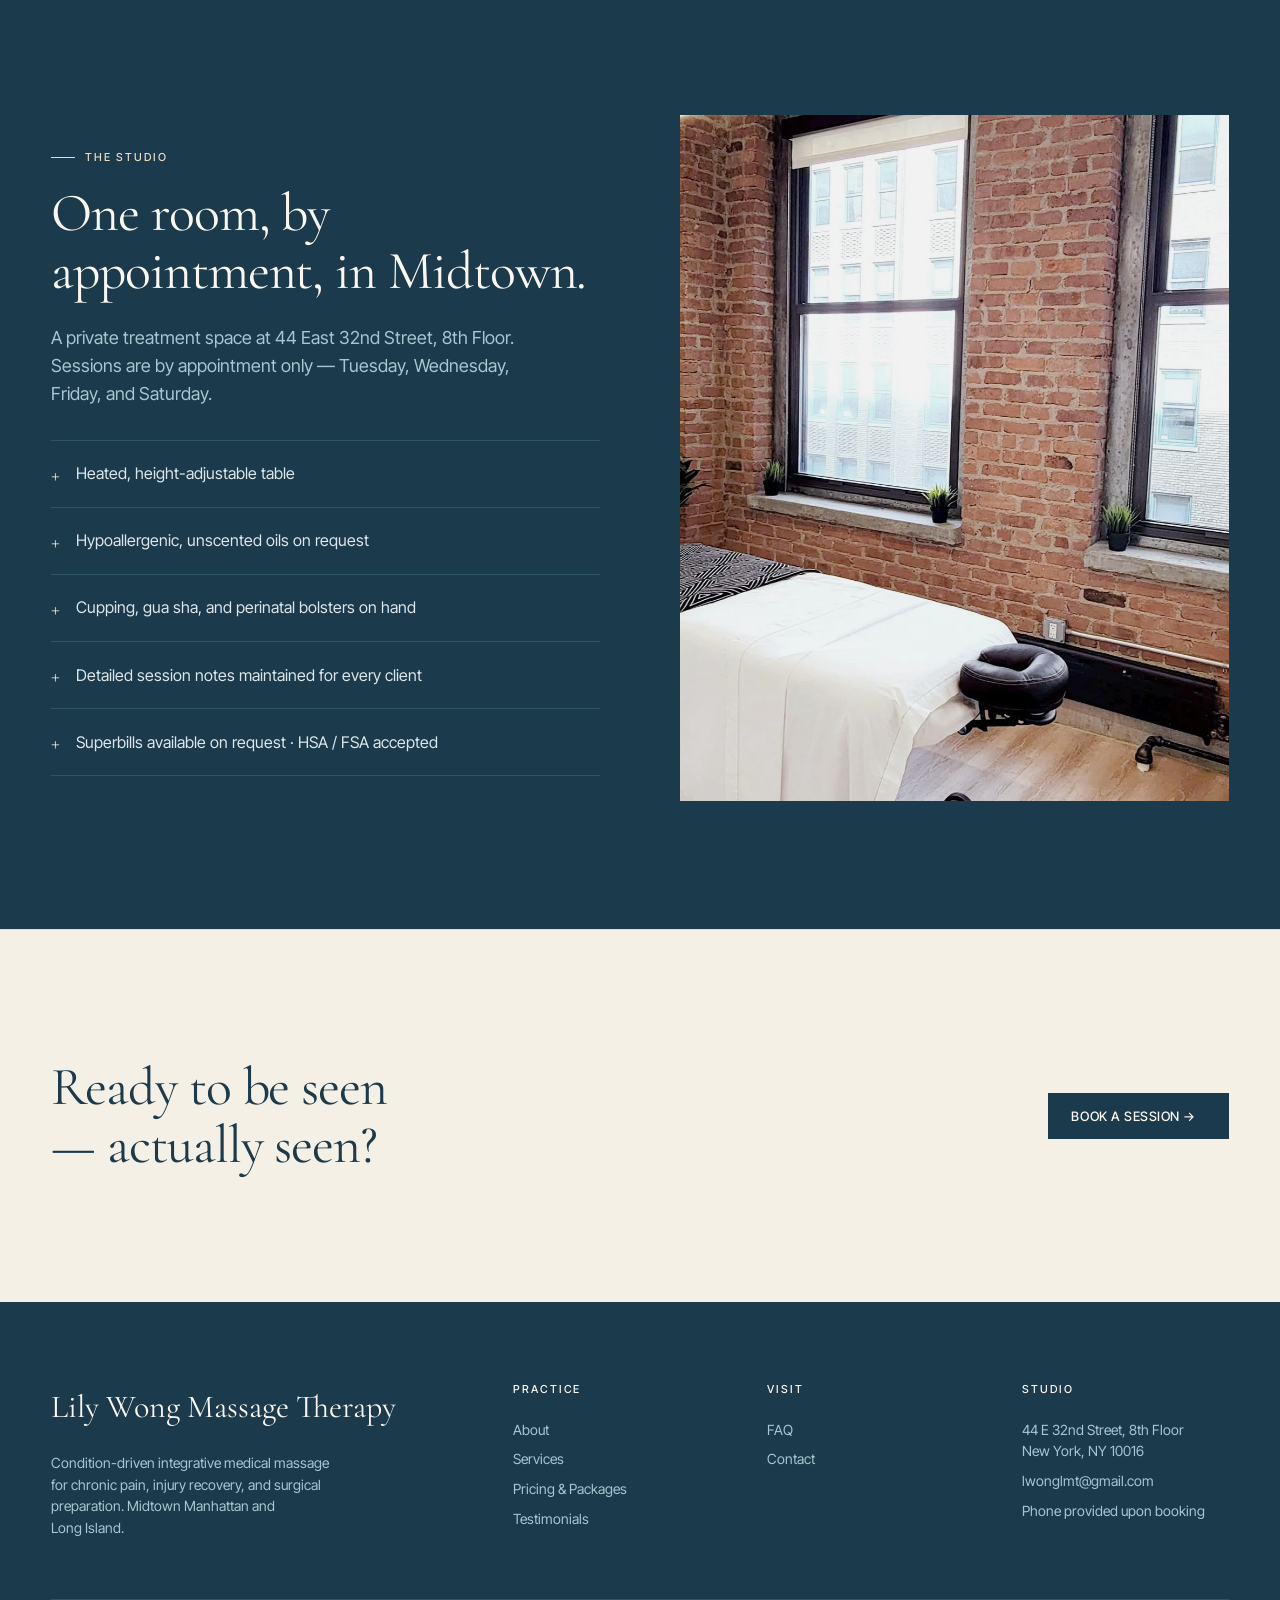
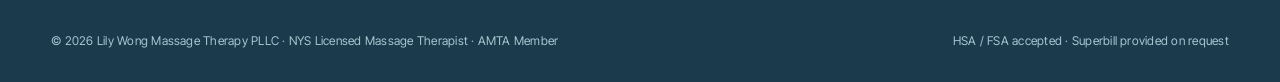
==== commit f19d834f: "Rebrand service name to Integrative Medical Massage" ====
--- a/about.html
+++ b/about.html
@@ -70,7 +70,7 @@
       </div>
       <div class="bio-copy">
         <h2>Why I practice this way.</h2>
-        <p class="lead">I am the founder of <em class="serif-italic">Lily Wong Massage Therapy PLLC</em>, a private integrative massage therapy practice. My clinical background includes working in multidisciplinary settings alongside acupuncturists, physical therapists, and chiropractors.</p>
+        <p class="lead">I am the founder of <em class="serif-italic">Lily Wong Massage Therapy PLLC</em>, a private integrative medical massage practice. My clinical background includes working in multidisciplinary settings alongside acupuncturists, physical therapists, and chiropractors.</p>
         <p>That environment shaped how I approach every client: <strong>as a whole person with a specific presentation</strong>, not a service to be scheduled. I learned to ask the questions a chiropractor asks — what is the chain of compensation? — and the questions an acupuncturist asks — where is energy held and how is it moving? — and to bring both to my palpation.</p>
         <p>I hold a perinatal massage certification and am currently pursuing licensure in acupuncture at Pacific College of Health and Science, deepening the integrative foundation of this practice.</p>
         <p>I am a proud member of the American Massage Therapy Association (AMTA), committed to the highest standards of professional practice and continuing education. Detailed session notes are maintained for every client to track progress and support coordinated care with your broader healthcare team.</p>
@@ -91,7 +91,7 @@
         <h2>One method shouldn't fit every body.</h2>
       </div>
       <div class="approach-body">
-        <p class="lead">Integrative massage is a clinical sequence — not a menu. Each session begins with a working diagnosis of what brought you in: a stiff cervical spine after eight hours at a monitor, a hamstring guarding a recent ACL repair, a pelvis adjusting to a third trimester. The hands that follow respond to that finding.</p>
+        <p class="lead">Integrative medical massage is a clinical sequence — not a menu. Each session begins with a working diagnosis of what brought you in: a stiff cervical spine after eight hours at a monitor, a hamstring guarding a recent ACL repair, a pelvis adjusting to a third trimester. The hands that follow respond to that finding.</p>
         <p>Myofascial release addresses the connective tissue layer the others can't reach. Neuromuscular therapy targets trigger points and nerve compression patterns. Therapeutic deep tissue work addresses deeper layers of muscle and fascia. Therapeutic stretching restores range of motion. Gua sha and cupping decompress and improve circulation. Together, sequenced for your tissue and your hour, they do more than any single modality on its own.</p>
       </div>
     </div>
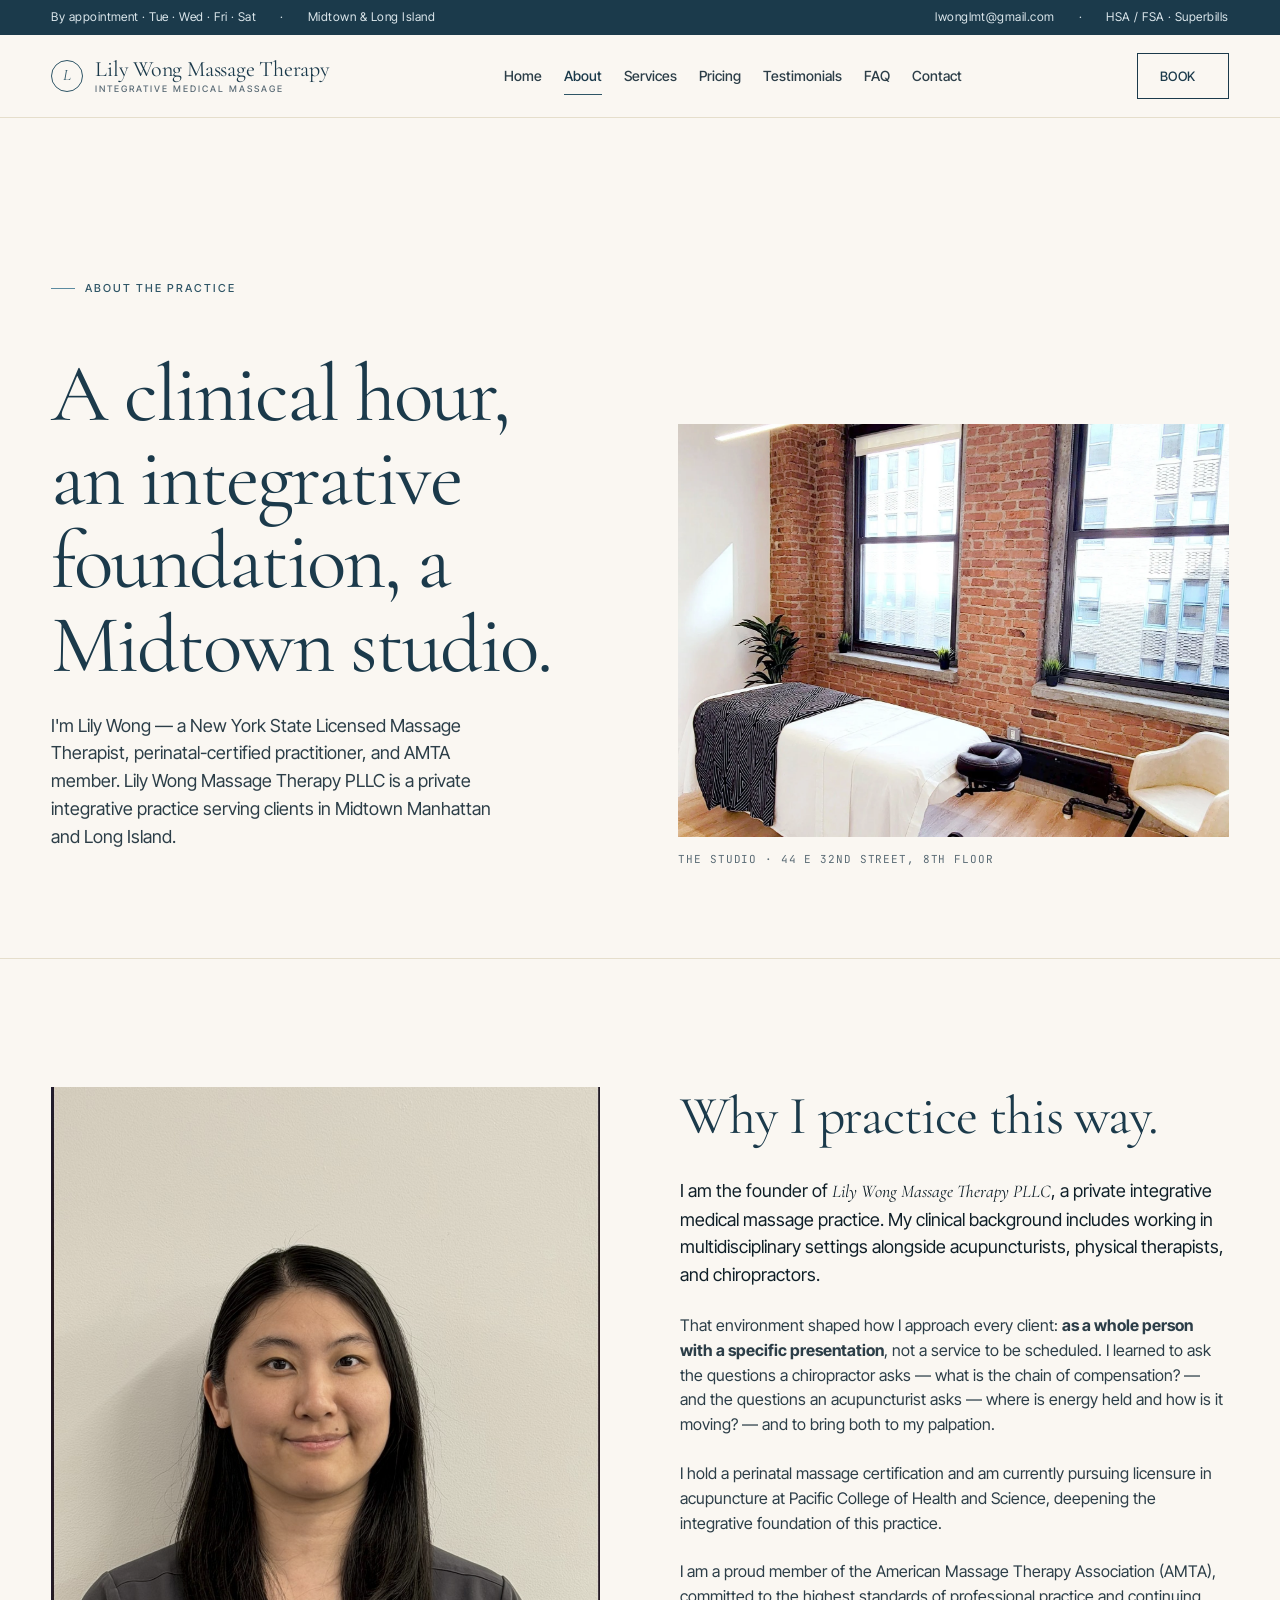
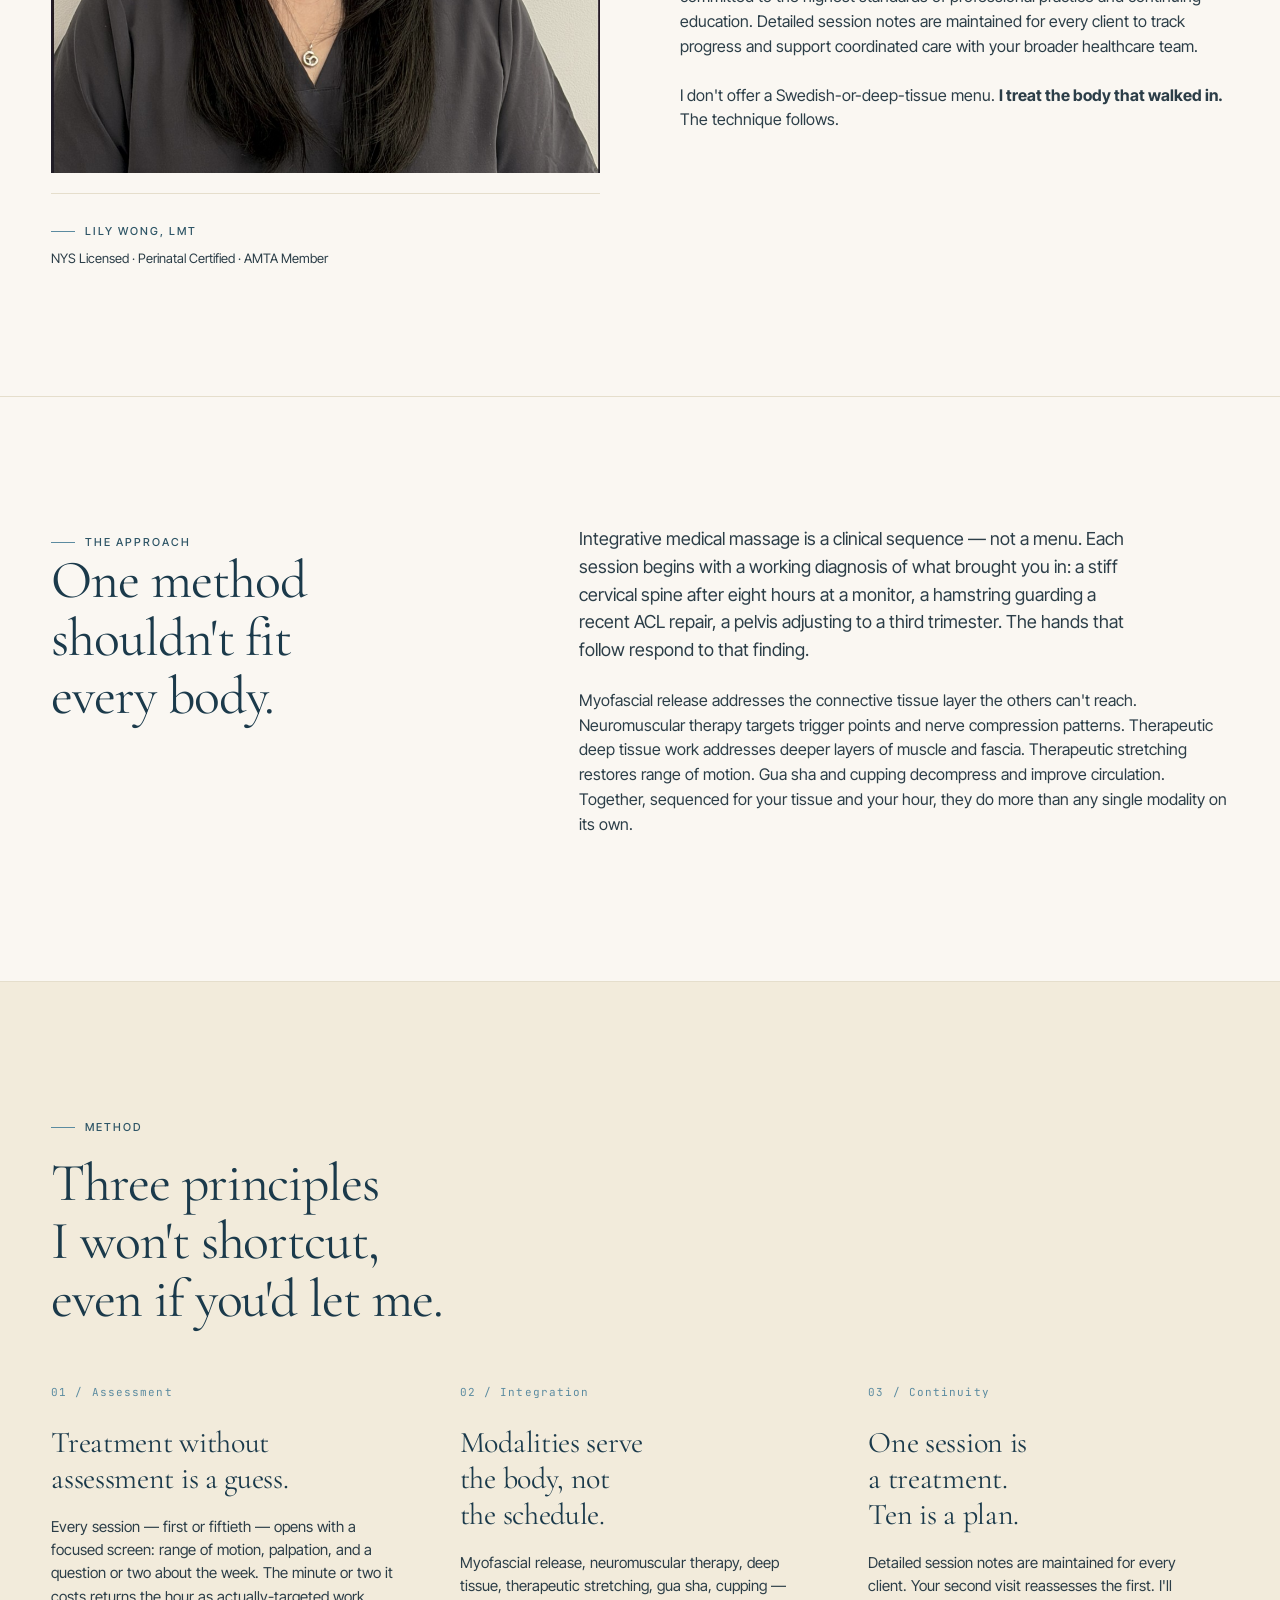
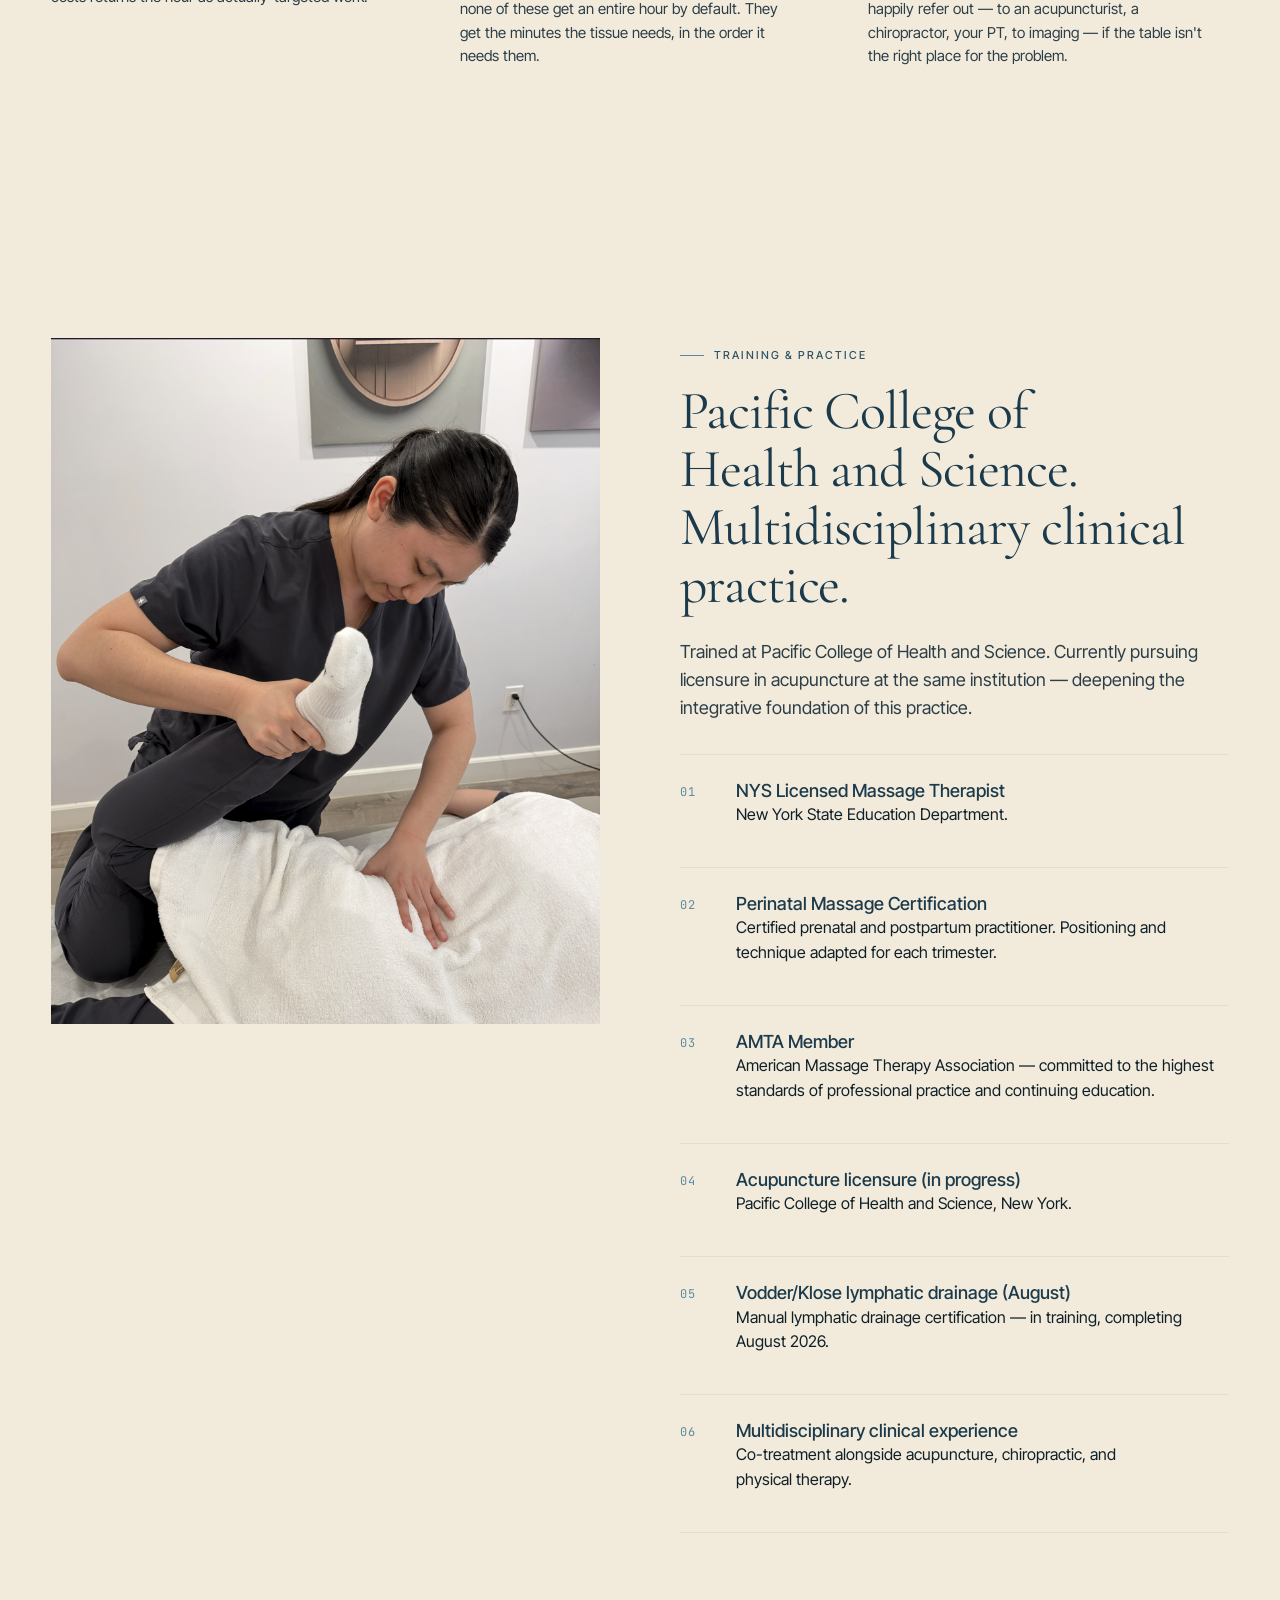
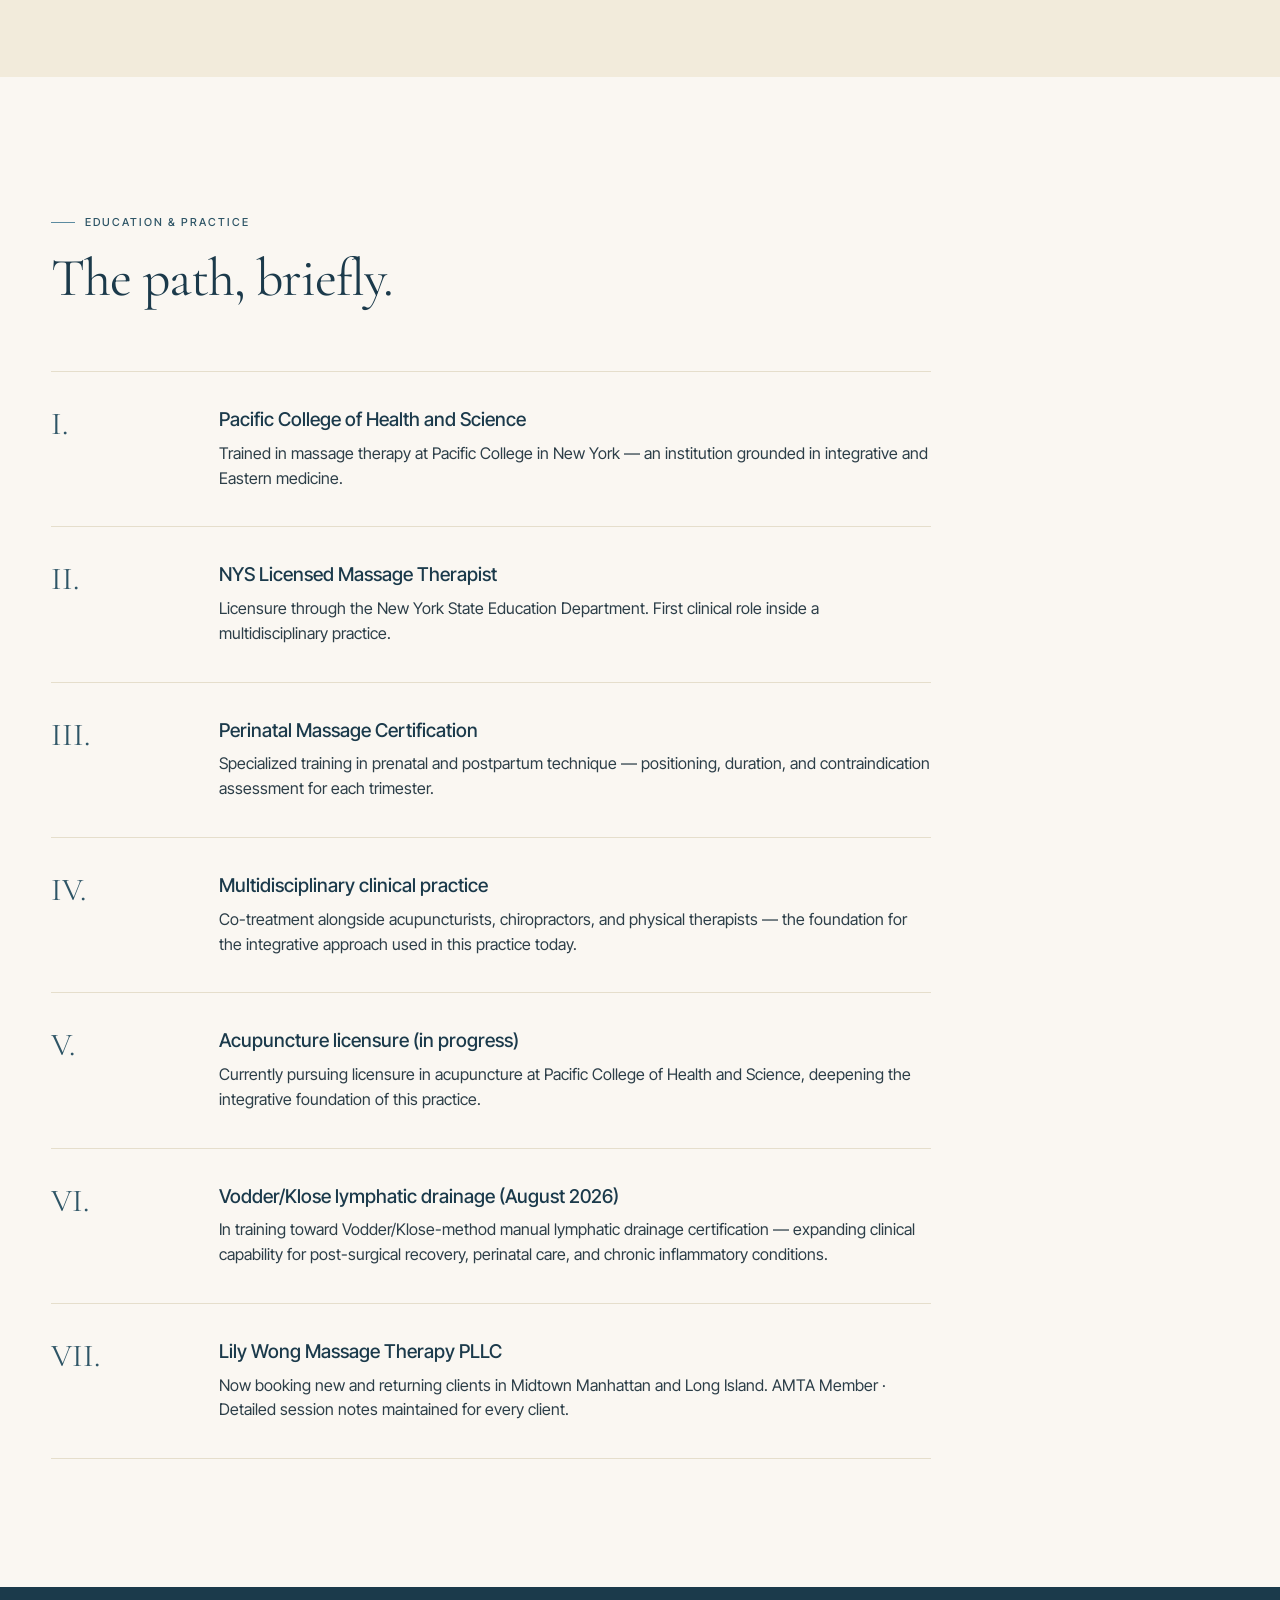
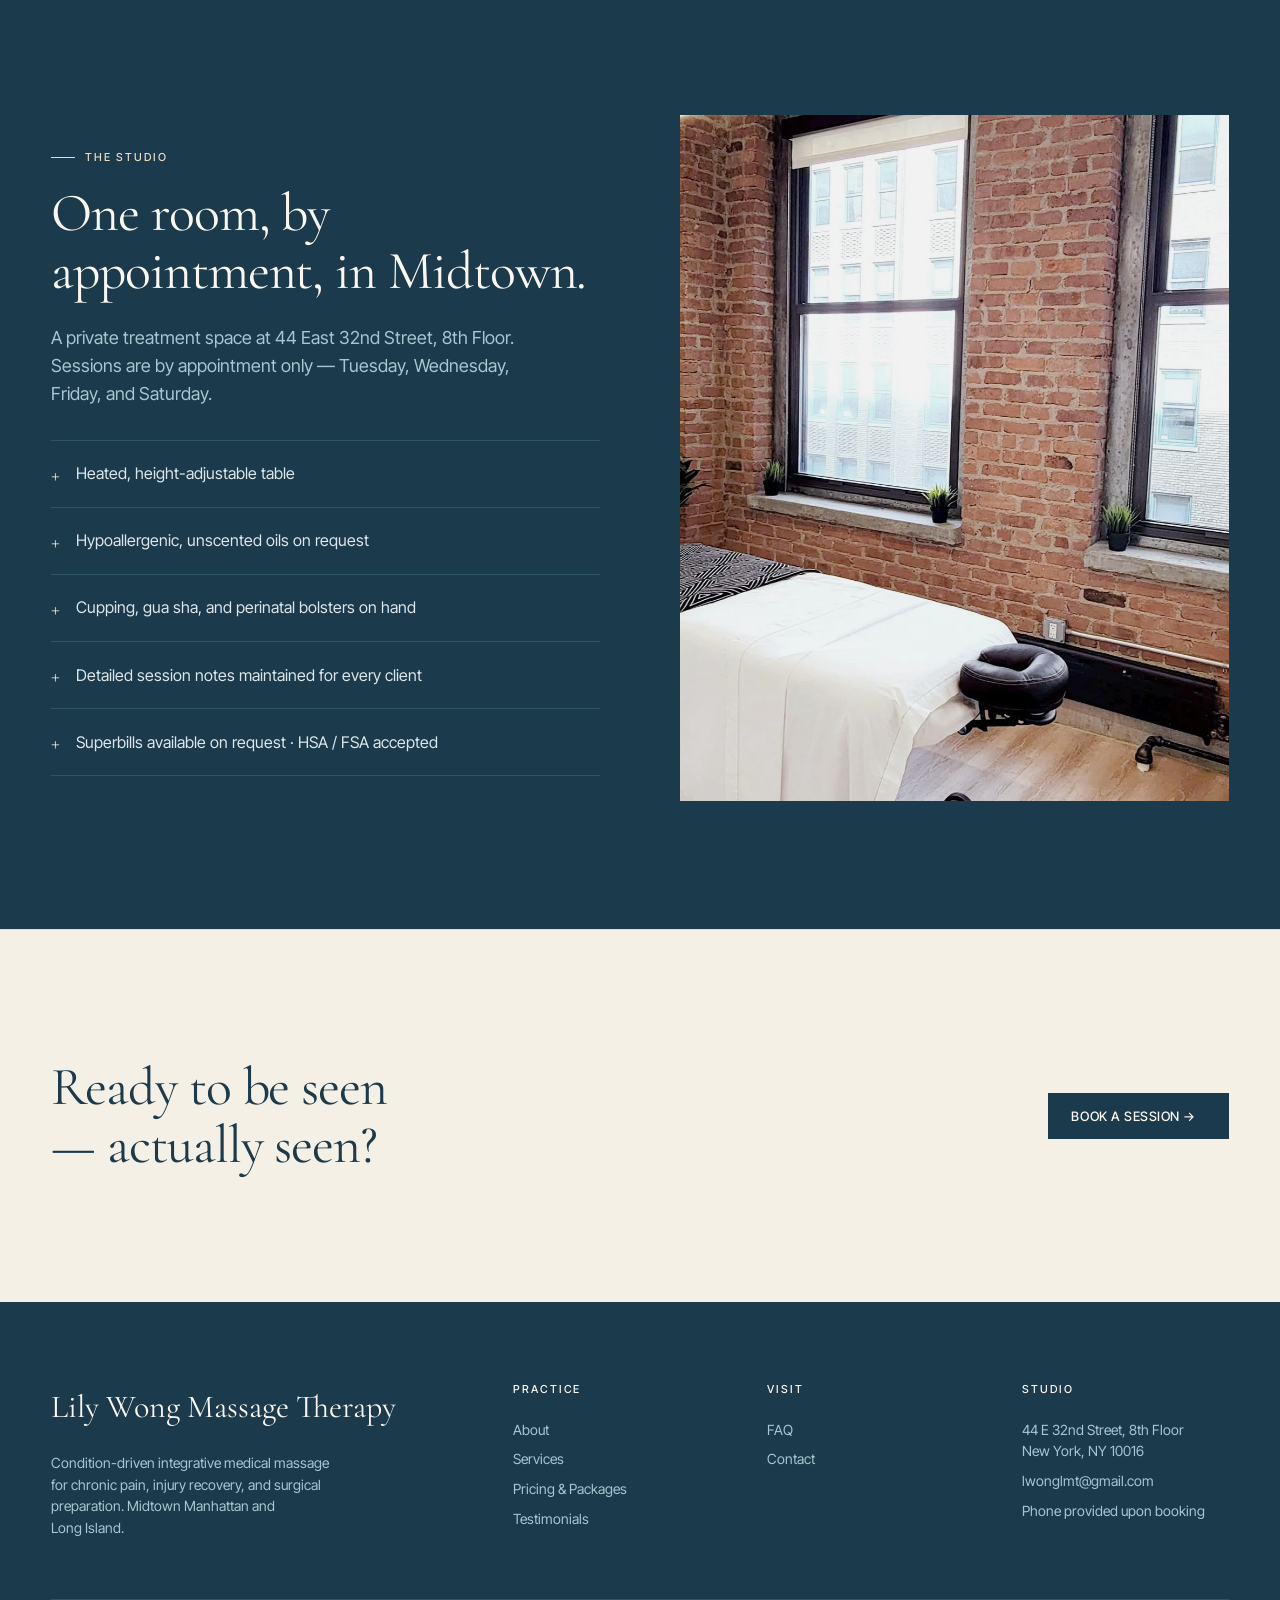
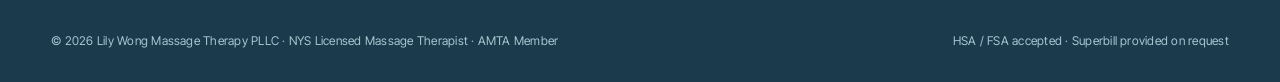
==== commit 74746938: "Restore original hero and About photos" ====
--- a/about.html
+++ b/about.html
@@ -62,7 +62,7 @@
   <div class="container">
     <div class="grid grid-2 about-bio" style="gap: 80px; align-items: start;">
       <div class="bio-portrait">
-        <img src="images/practitioner-treatment.jpg" alt="Lily Wong performing therapeutic massage treatment on a client" />
+        <img src="images/lily-portrait.jpg" alt="Portrait of Lily Wong, LMT" />
         <div class="bio-caption">
           <span class="eyebrow">Lily Wong, LMT</span>
           <p>NYS Licensed · Perinatal Certified · AMTA Member</p>
--- a/styles.css
+++ b/styles.css
@@ -317,6 +317,23 @@
   .nav.nav-open .nav-links { display: flex; }
 }
 
+/* Mobile welcome band — slim cream strip under the header */
+.topbar-mobile { display: none; }
+@media (max-width: 1100px) {
+  .topbar-mobile {
+    display: block;
+    background: var(--cream-soft);
+    color: var(--steel-700);
+    font-size: 11px;
+    font-weight: 500;
+    letter-spacing: 0.09em;
+    text-transform: uppercase;
+    text-align: center;
+    padding: 9px var(--gutter);
+    border-bottom: 1px solid var(--rule);
+  }
+}
+
 /* Phone-width nav: shrink brand text and CTA so the menu button
    never gets pushed off-screen on narrow devices. */
 @media (max-width: 560px) {
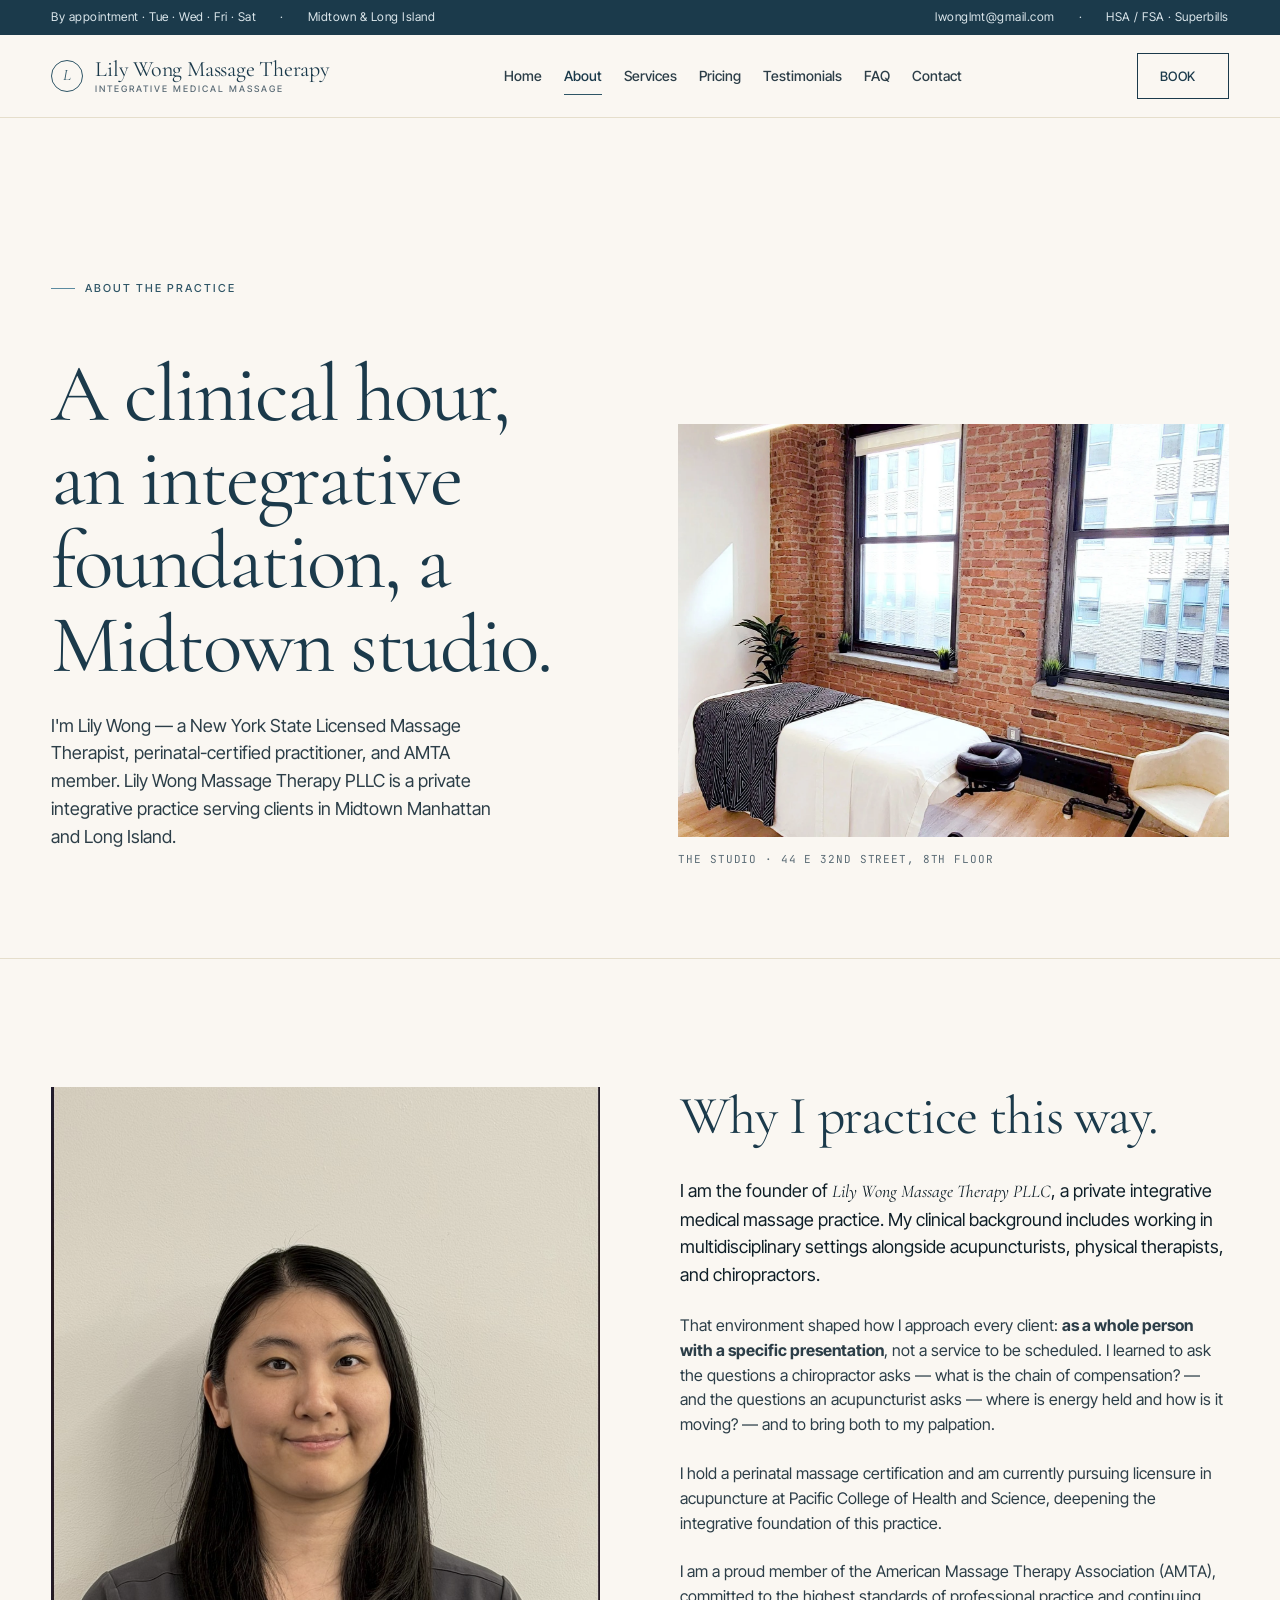
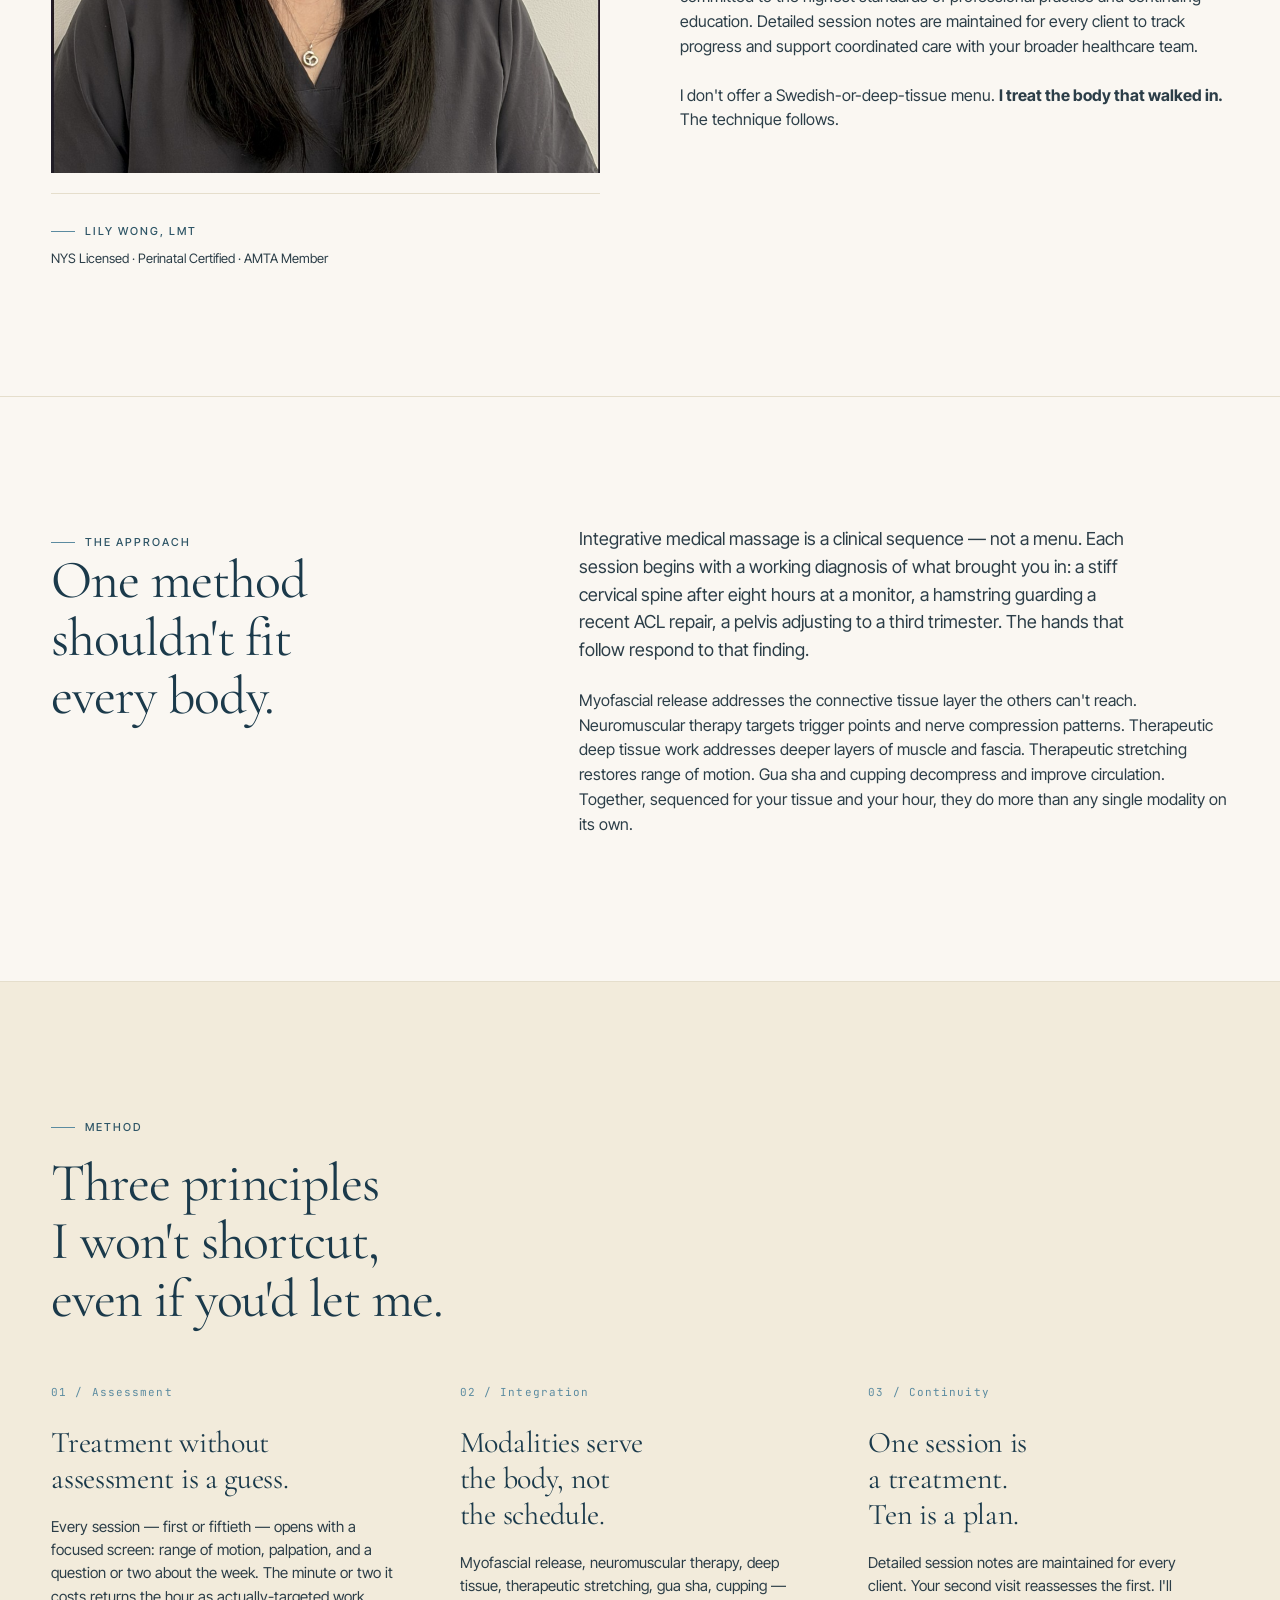
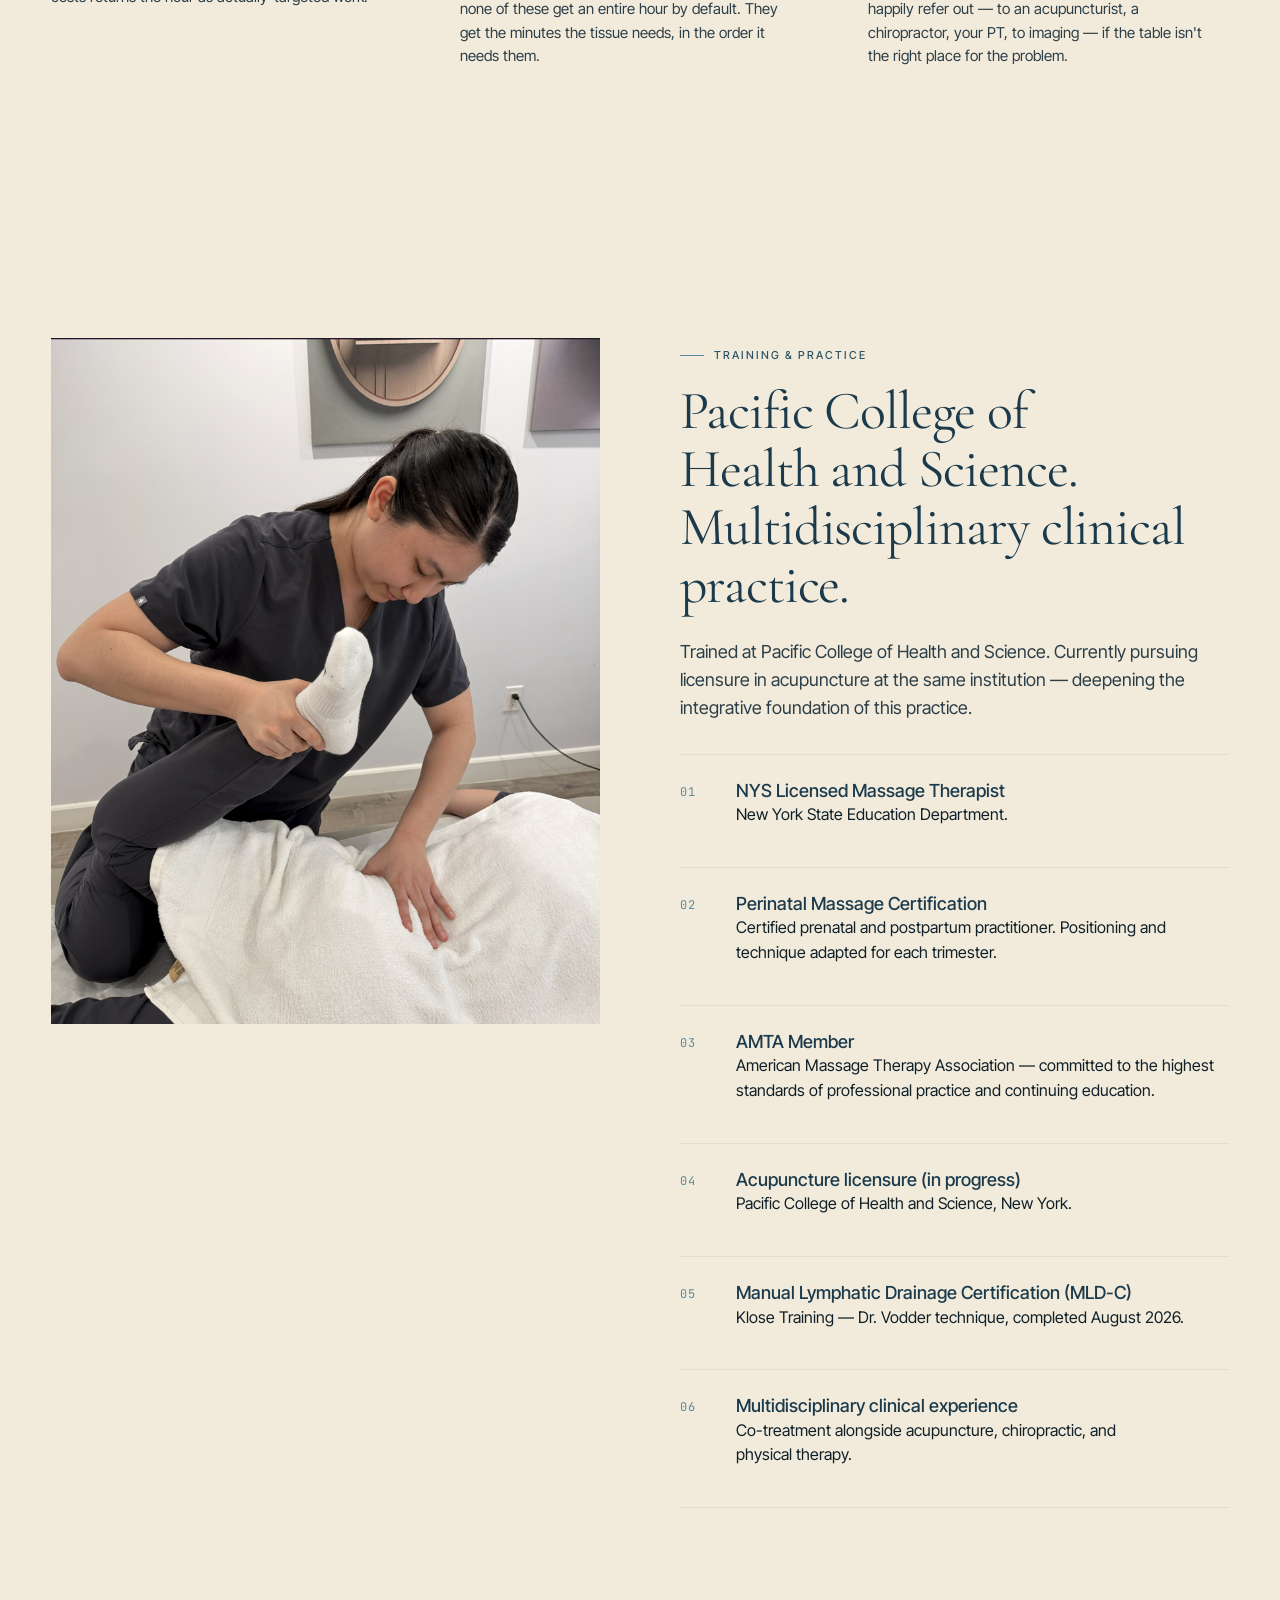
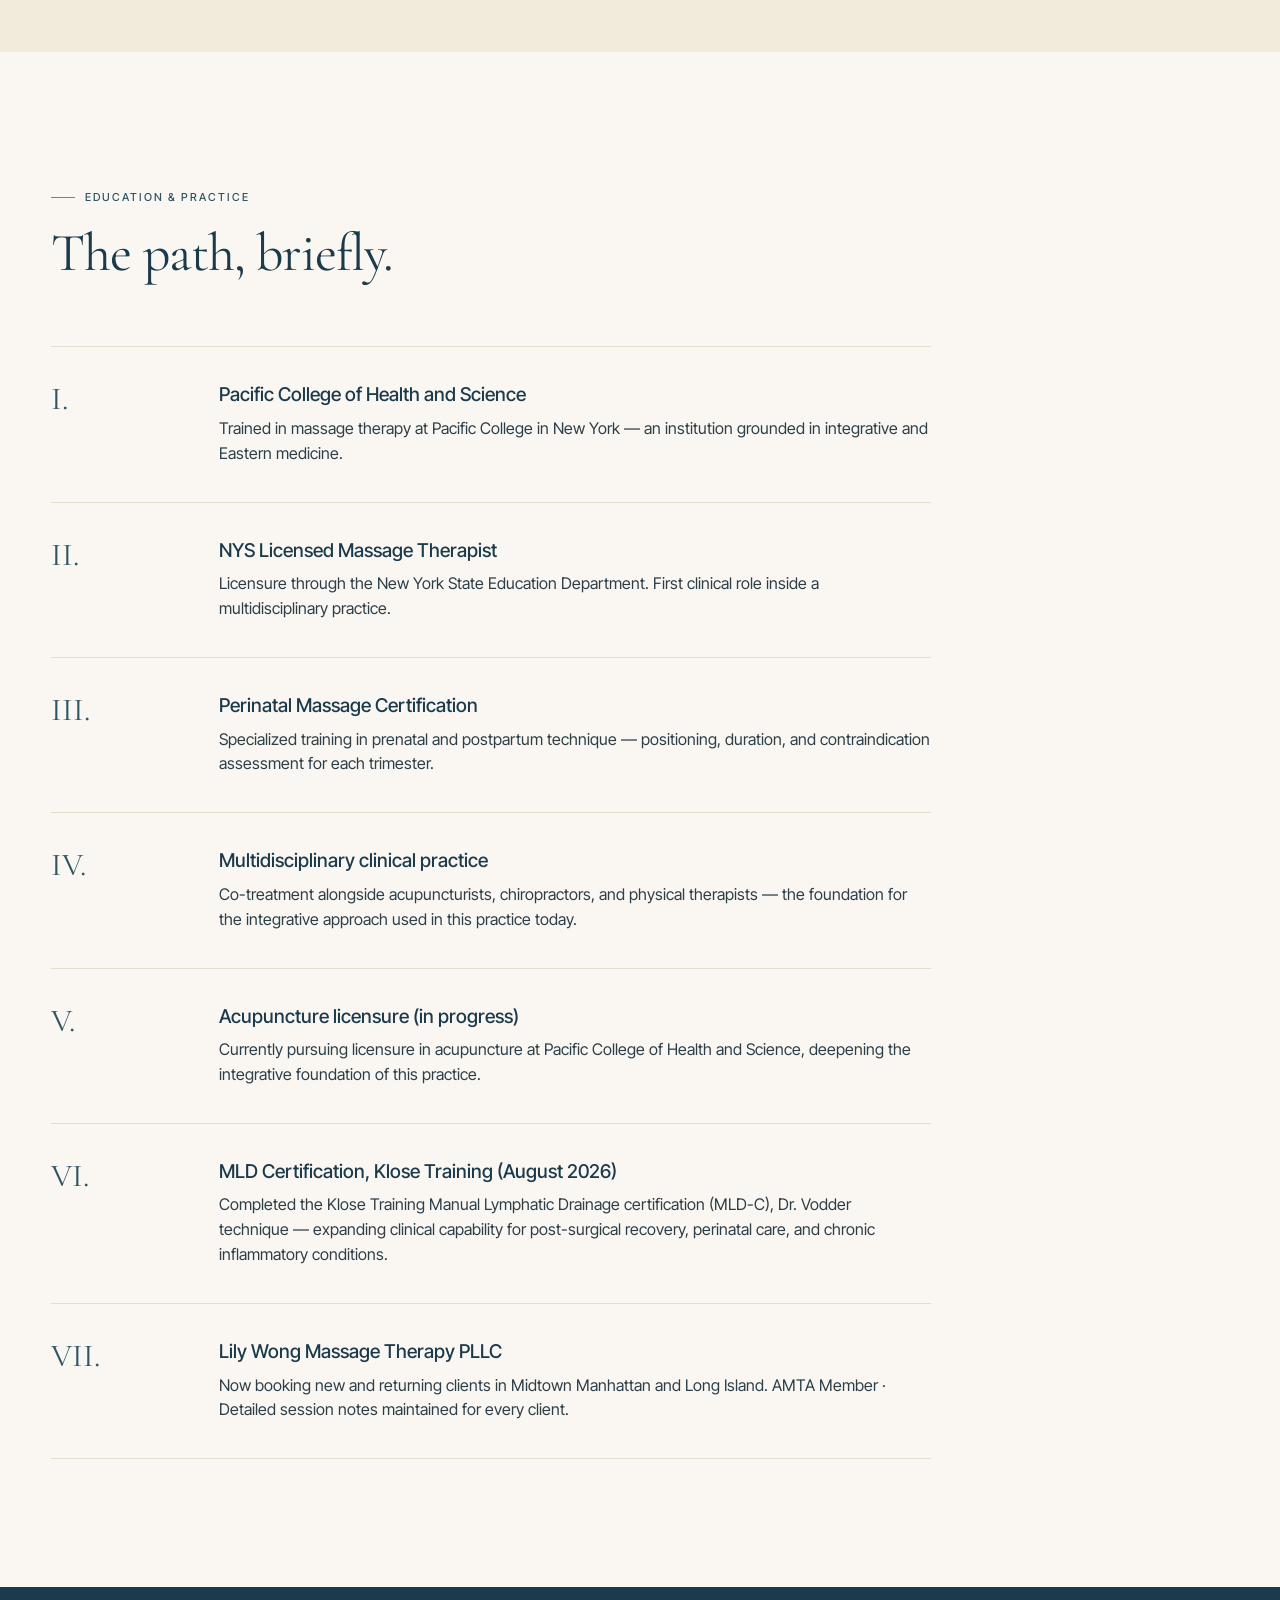
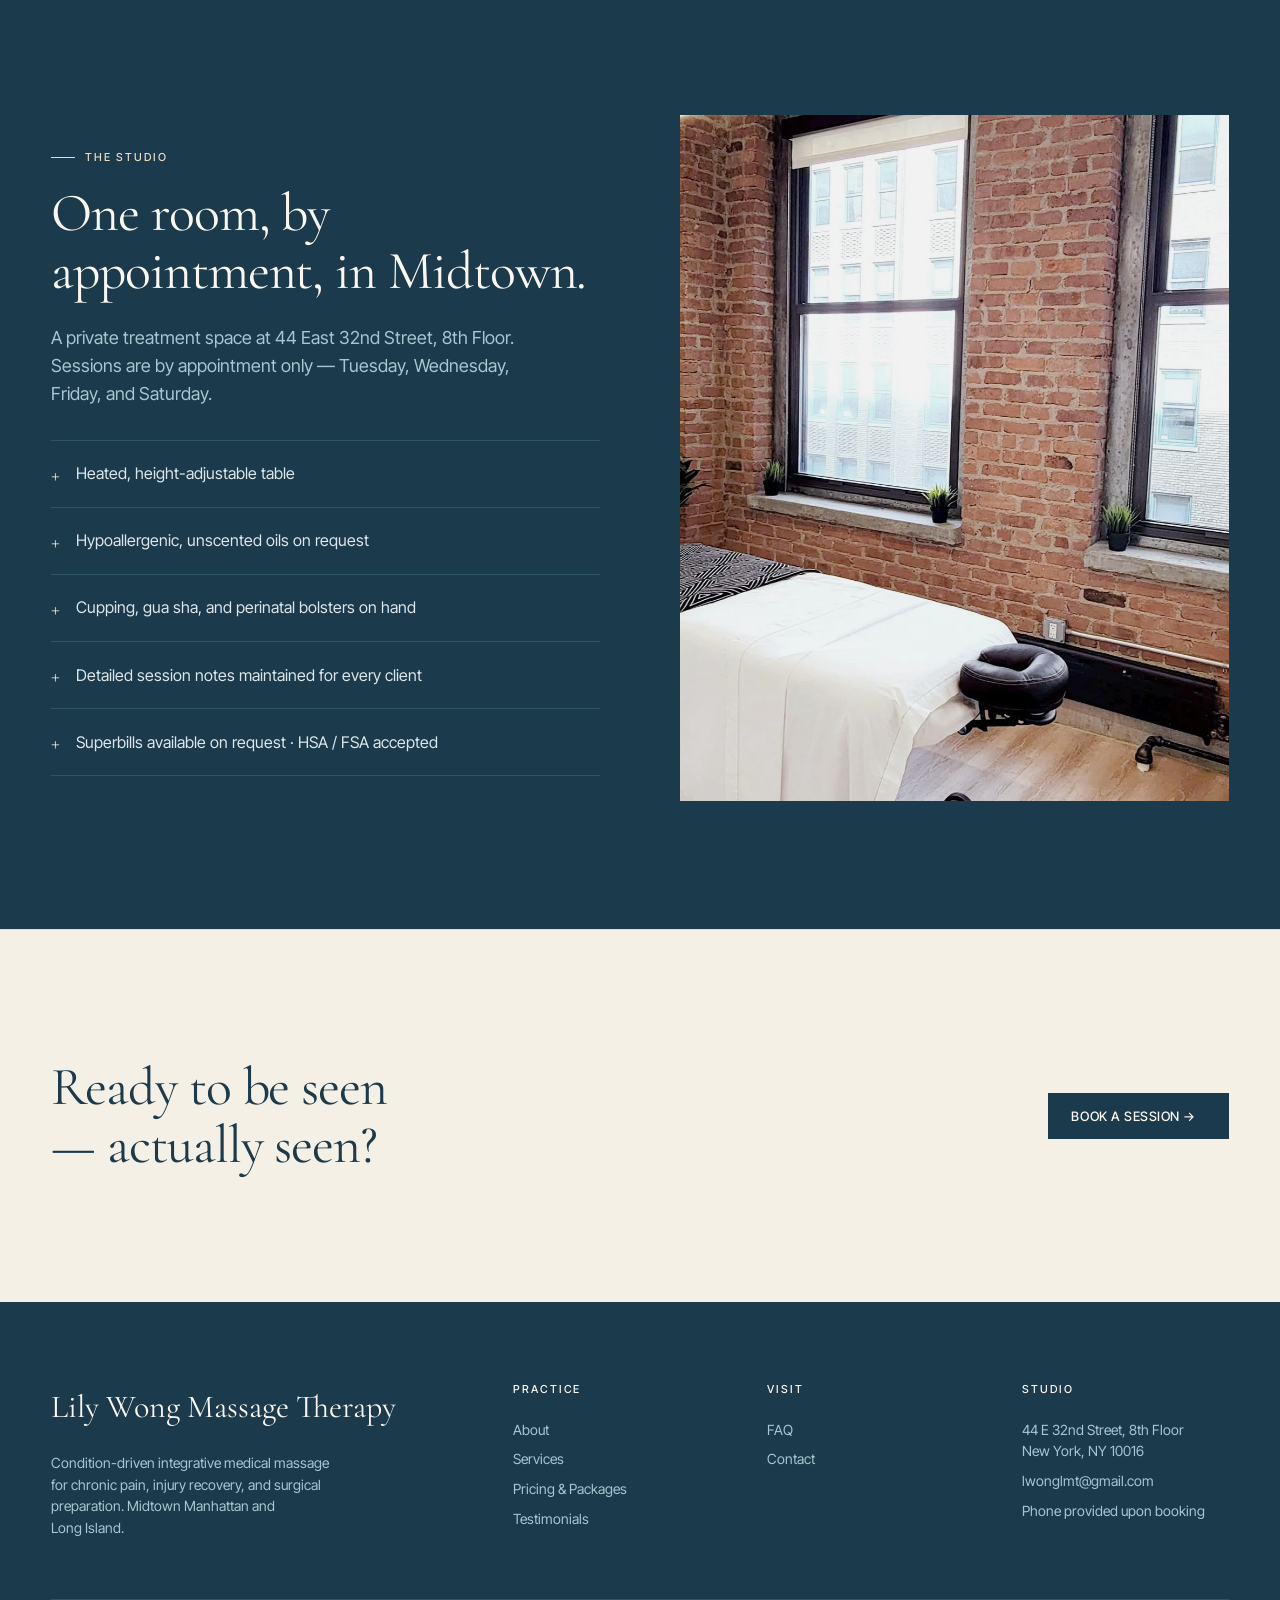
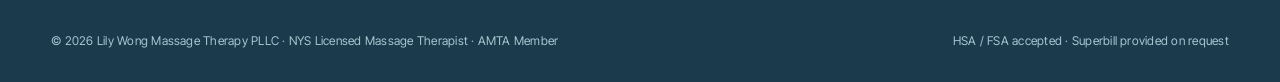
==== commit 0c008e2a: "Update lymphatic drainage certification details" ====
--- a/about.html
+++ b/about.html
@@ -168,8 +168,8 @@
             <p>Pacific College of Health and Science, New York.</p>
           </li>
           <li>
-            <h4>Vodder/Klose lymphatic drainage (August)</h4>
-            <p>Manual lymphatic drainage certification — in training, completing August 2026.</p>
+            <h4>Manual Lymphatic Drainage Certification (MLD-C)</h4>
+            <p>Klose Training — Dr. Vodder technique, completed August 2026.</p>
           </li>
           <li>
             <h4>Multidisciplinary clinical experience</h4>
@@ -227,8 +227,8 @@
       <li>
         <span class="timeline-year">VI.</span>
         <div>
-          <h4>Vodder/Klose lymphatic drainage (August 2026)</h4>
-          <p>In training toward Vodder/Klose-method manual lymphatic drainage certification — expanding clinical capability for post-surgical recovery, perinatal care, and chronic inflammatory conditions.</p>
+          <h4>MLD Certification, Klose Training (August 2026)</h4>
+          <p>Completed the Klose Training Manual Lymphatic Drainage certification (MLD-C), Dr. Vodder technique — expanding clinical capability for post-surgical recovery, perinatal care, and chronic inflammatory conditions.</p>
         </div>
       </li>
       <li>
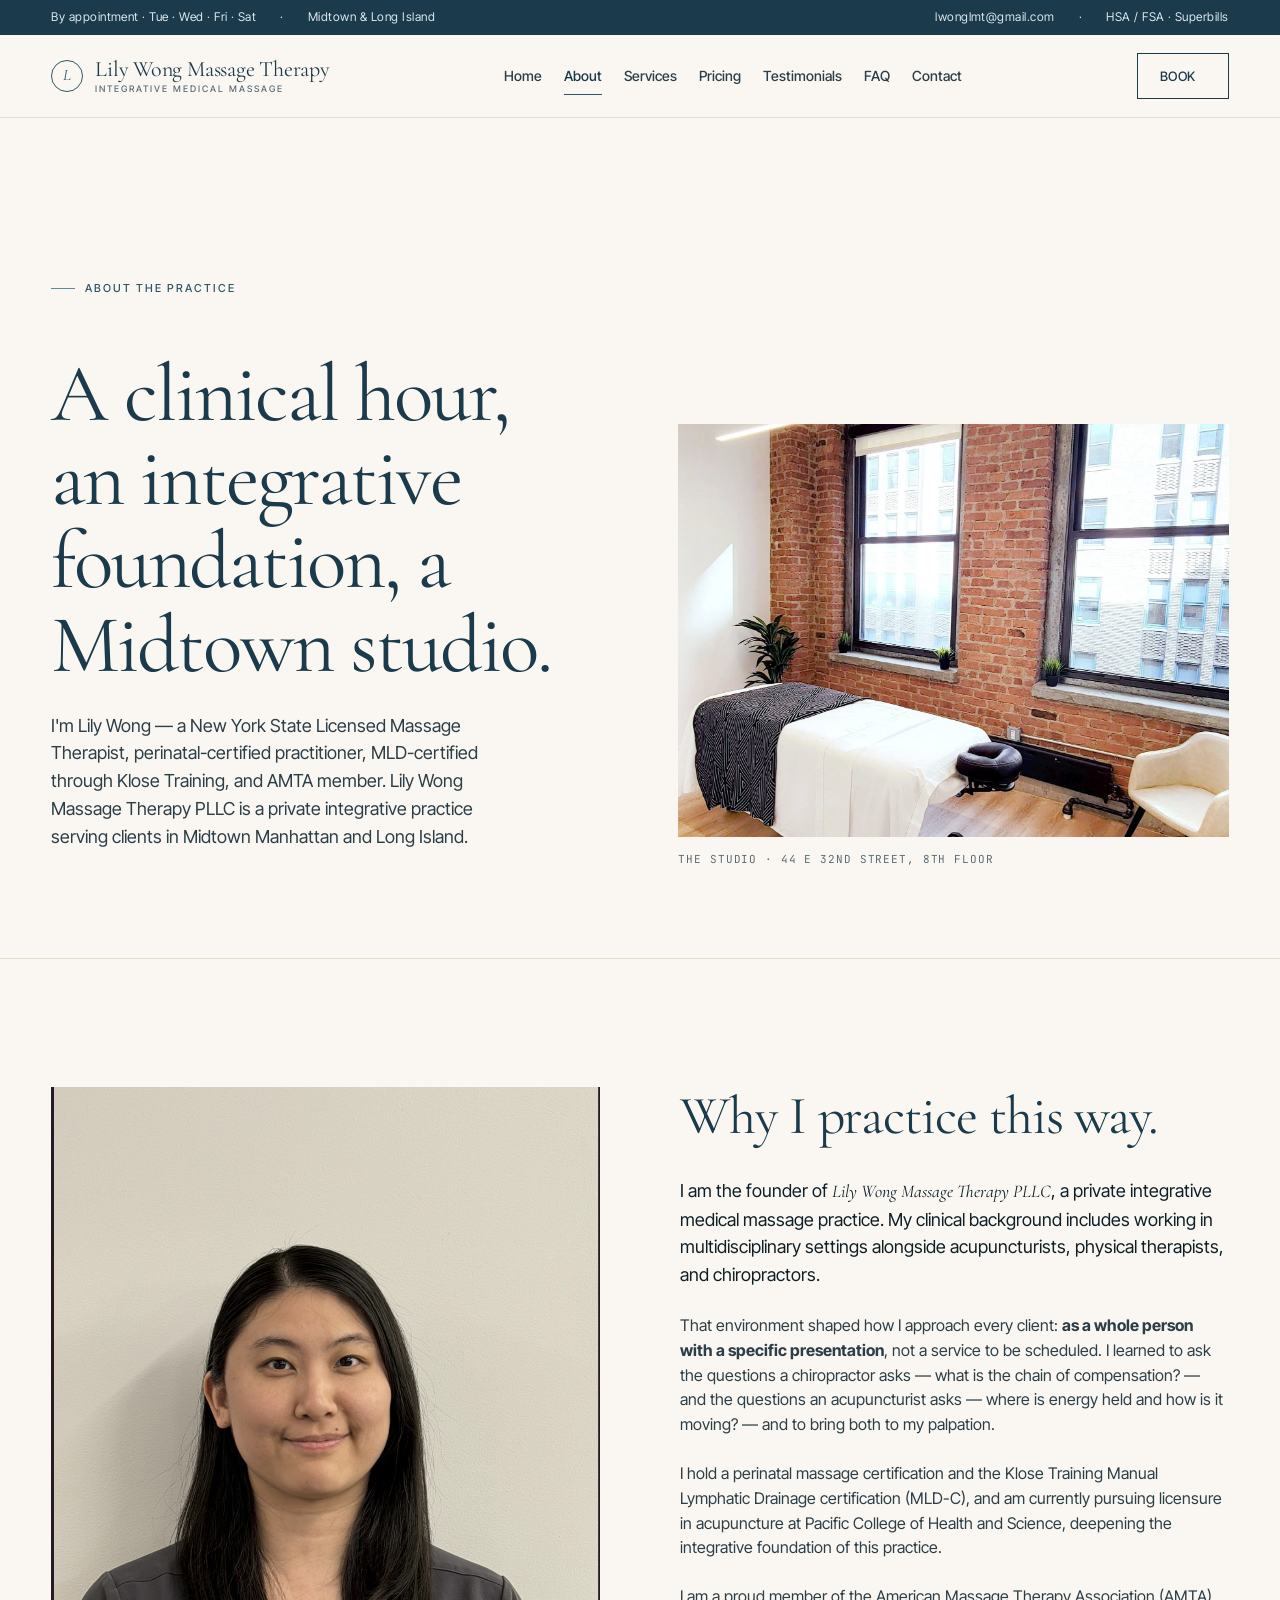
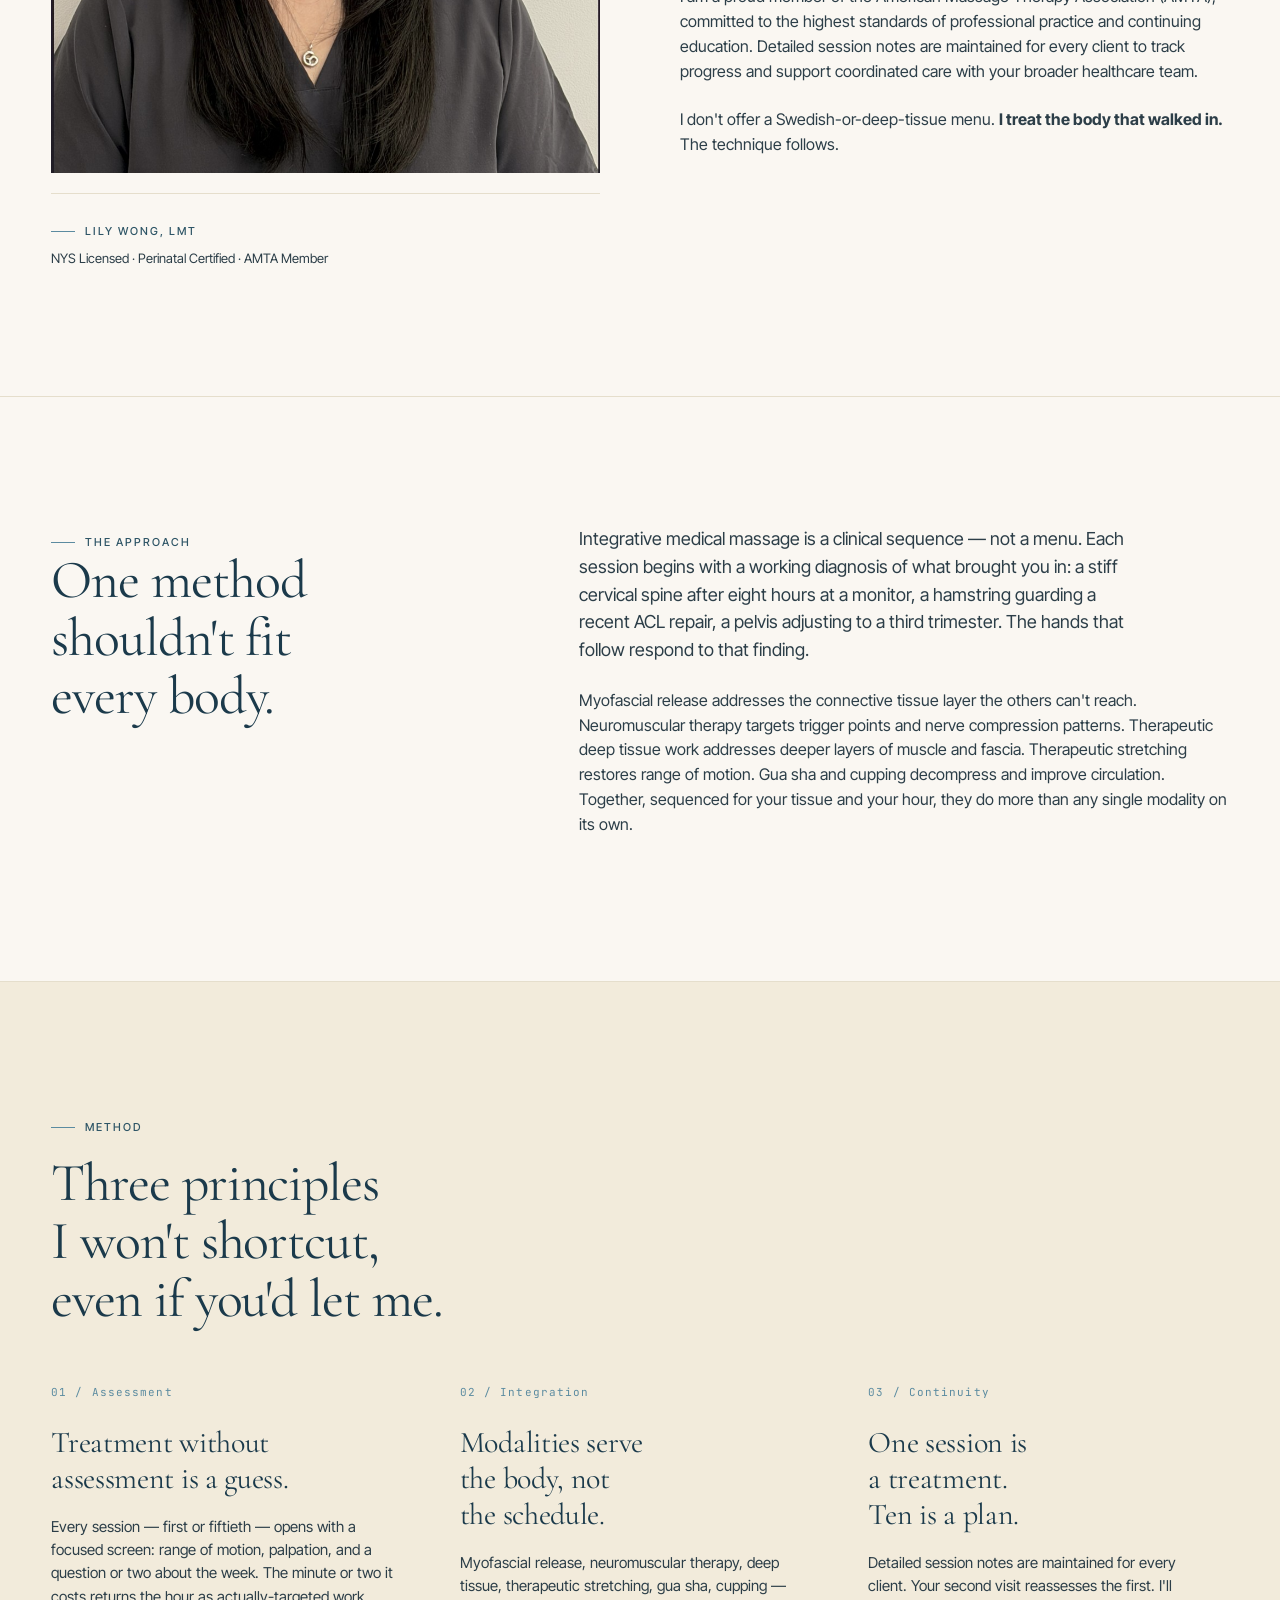
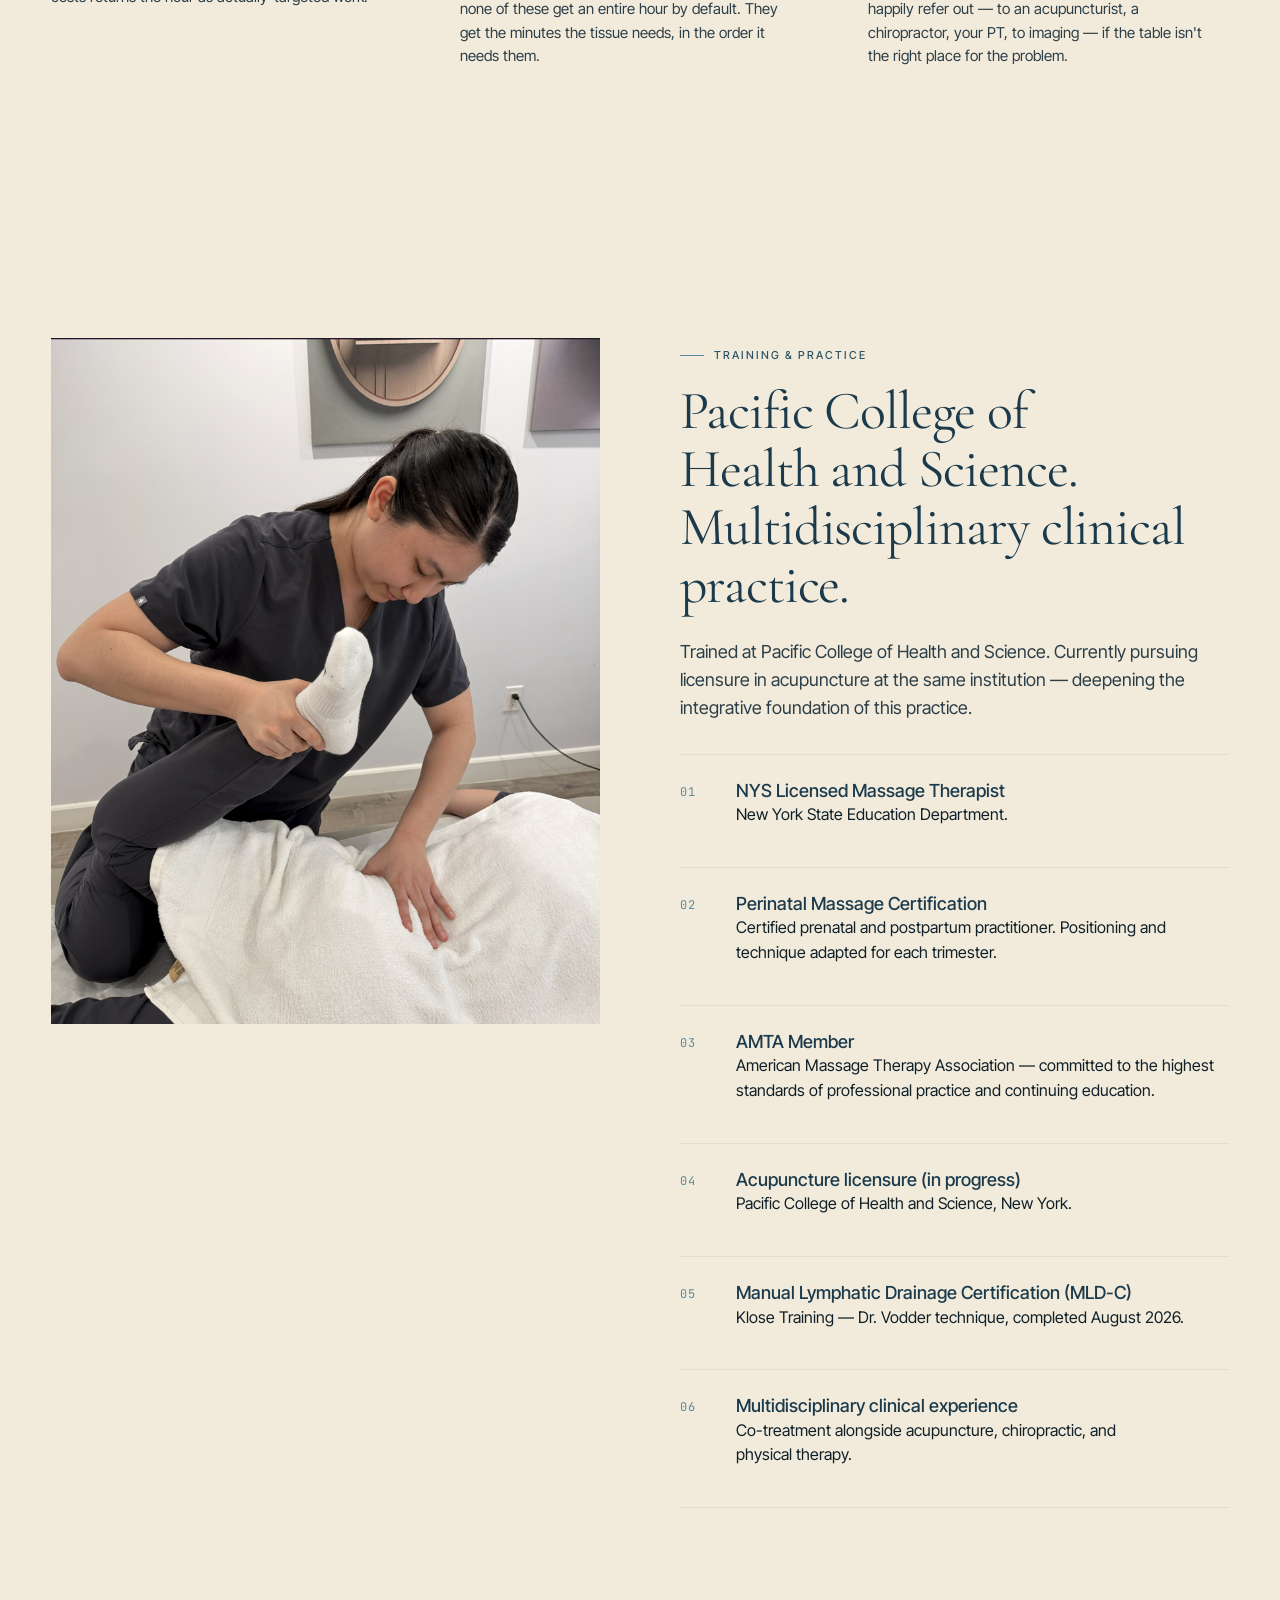
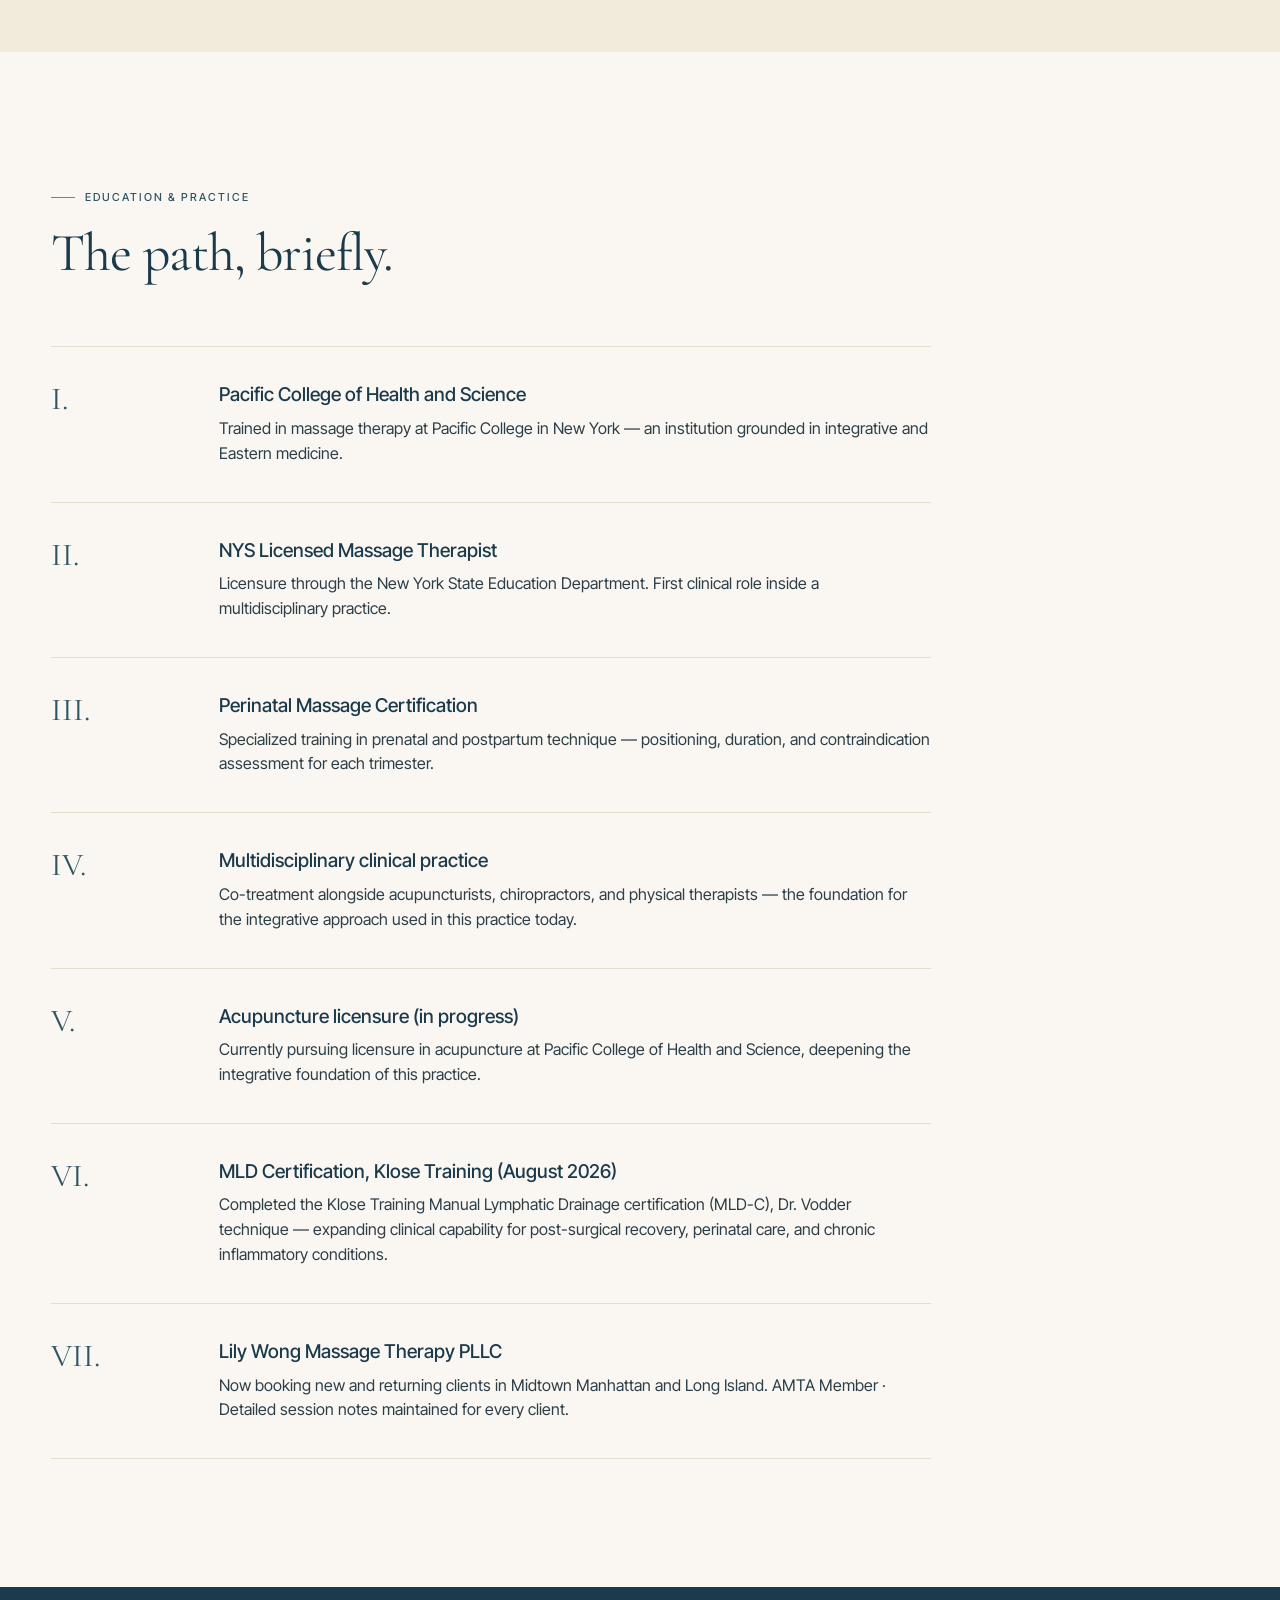
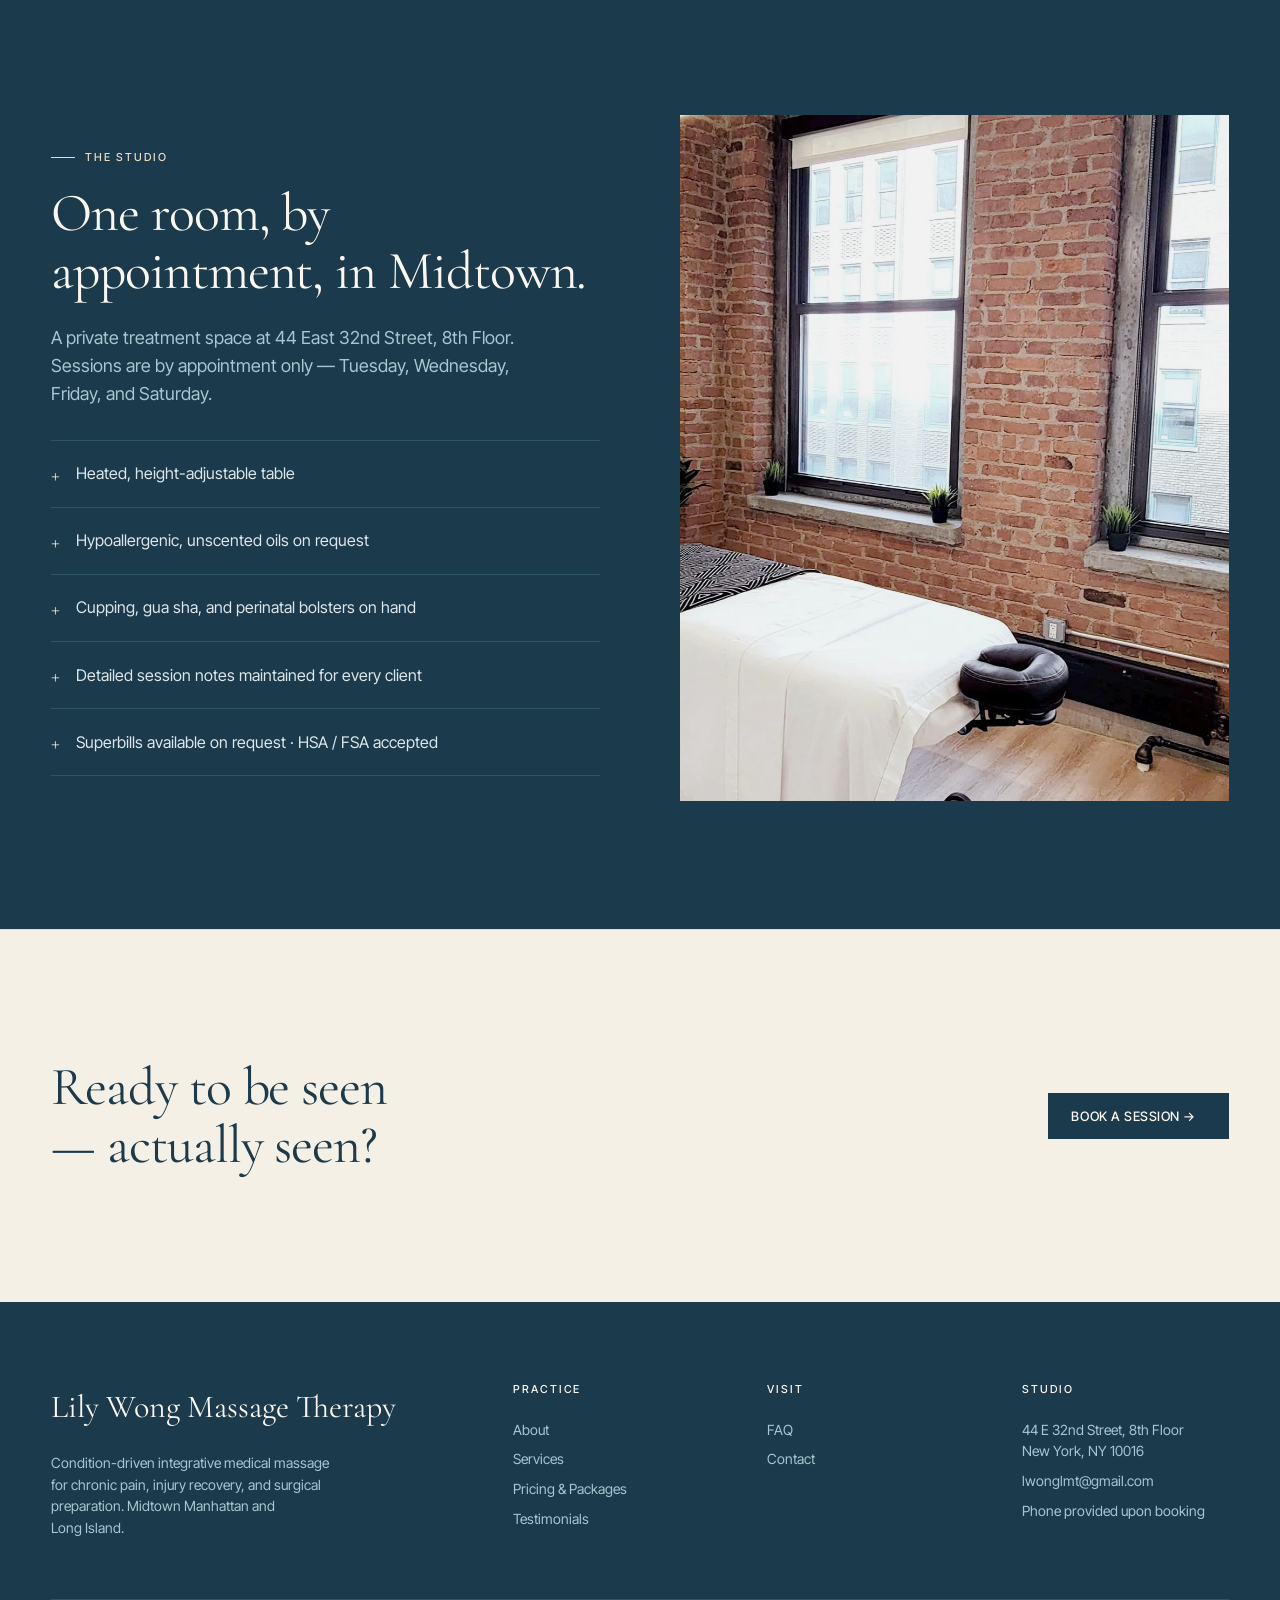
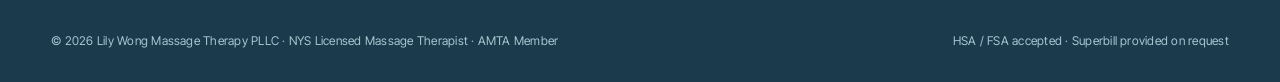
==== commit 070aa526: "Update qualifications in about.html" ====
--- a/about.html
+++ b/about.html
@@ -18,7 +18,7 @@
       <div class="about-header-copy">
         <span class="eyebrow">About the Practice</span>
         <h1>A clinical hour, an integrative foundation, a Midtown studio.</h1>
-        <p class="lead">I'm Lily Wong — a New York State Licensed Massage Therapist, perinatal-certified practitioner, and AMTA member. Lily Wong Massage Therapy PLLC is a private integrative practice serving clients in Midtown Manhattan and Long Island.</p>
+        <p class="lead">I'm Lily Wong — a New York State Licensed Massage Therapist, perinatal-certified practitioner, MLD-certified through Klose Training, and AMTA member. Lily Wong Massage Therapy PLLC is a private integrative practice serving clients in Midtown Manhattan and Long Island.</p>
       </div>
       <figure class="about-header-photo">
         <img src="images/treatment-room.jpg" alt="The treatment room — exposed brick, large windows overlooking Midtown" />
@@ -72,7 +72,7 @@
         <h2>Why I practice this way.</h2>
         <p class="lead">I am the founder of <em class="serif-italic">Lily Wong Massage Therapy PLLC</em>, a private integrative medical massage practice. My clinical background includes working in multidisciplinary settings alongside acupuncturists, physical therapists, and chiropractors.</p>
         <p>That environment shaped how I approach every client: <strong>as a whole person with a specific presentation</strong>, not a service to be scheduled. I learned to ask the questions a chiropractor asks — what is the chain of compensation? — and the questions an acupuncturist asks — where is energy held and how is it moving? — and to bring both to my palpation.</p>
-        <p>I hold a perinatal massage certification and am currently pursuing licensure in acupuncture at Pacific College of Health and Science, deepening the integrative foundation of this practice.</p>
+        <p>I hold a perinatal massage certification and the Klose Training Manual Lymphatic Drainage certification (MLD-C), and am currently pursuing licensure in acupuncture at Pacific College of Health and Science, deepening the integrative foundation of this practice.</p>
         <p>I am a proud member of the American Massage Therapy Association (AMTA), committed to the highest standards of professional practice and continuing education. Detailed session notes are maintained for every client to track progress and support coordinated care with your broader healthcare team.</p>
         <p>I don't offer a Swedish-or-deep-tissue menu. <strong>I treat the body that walked in.</strong> The technique follows.</p>
       </div>
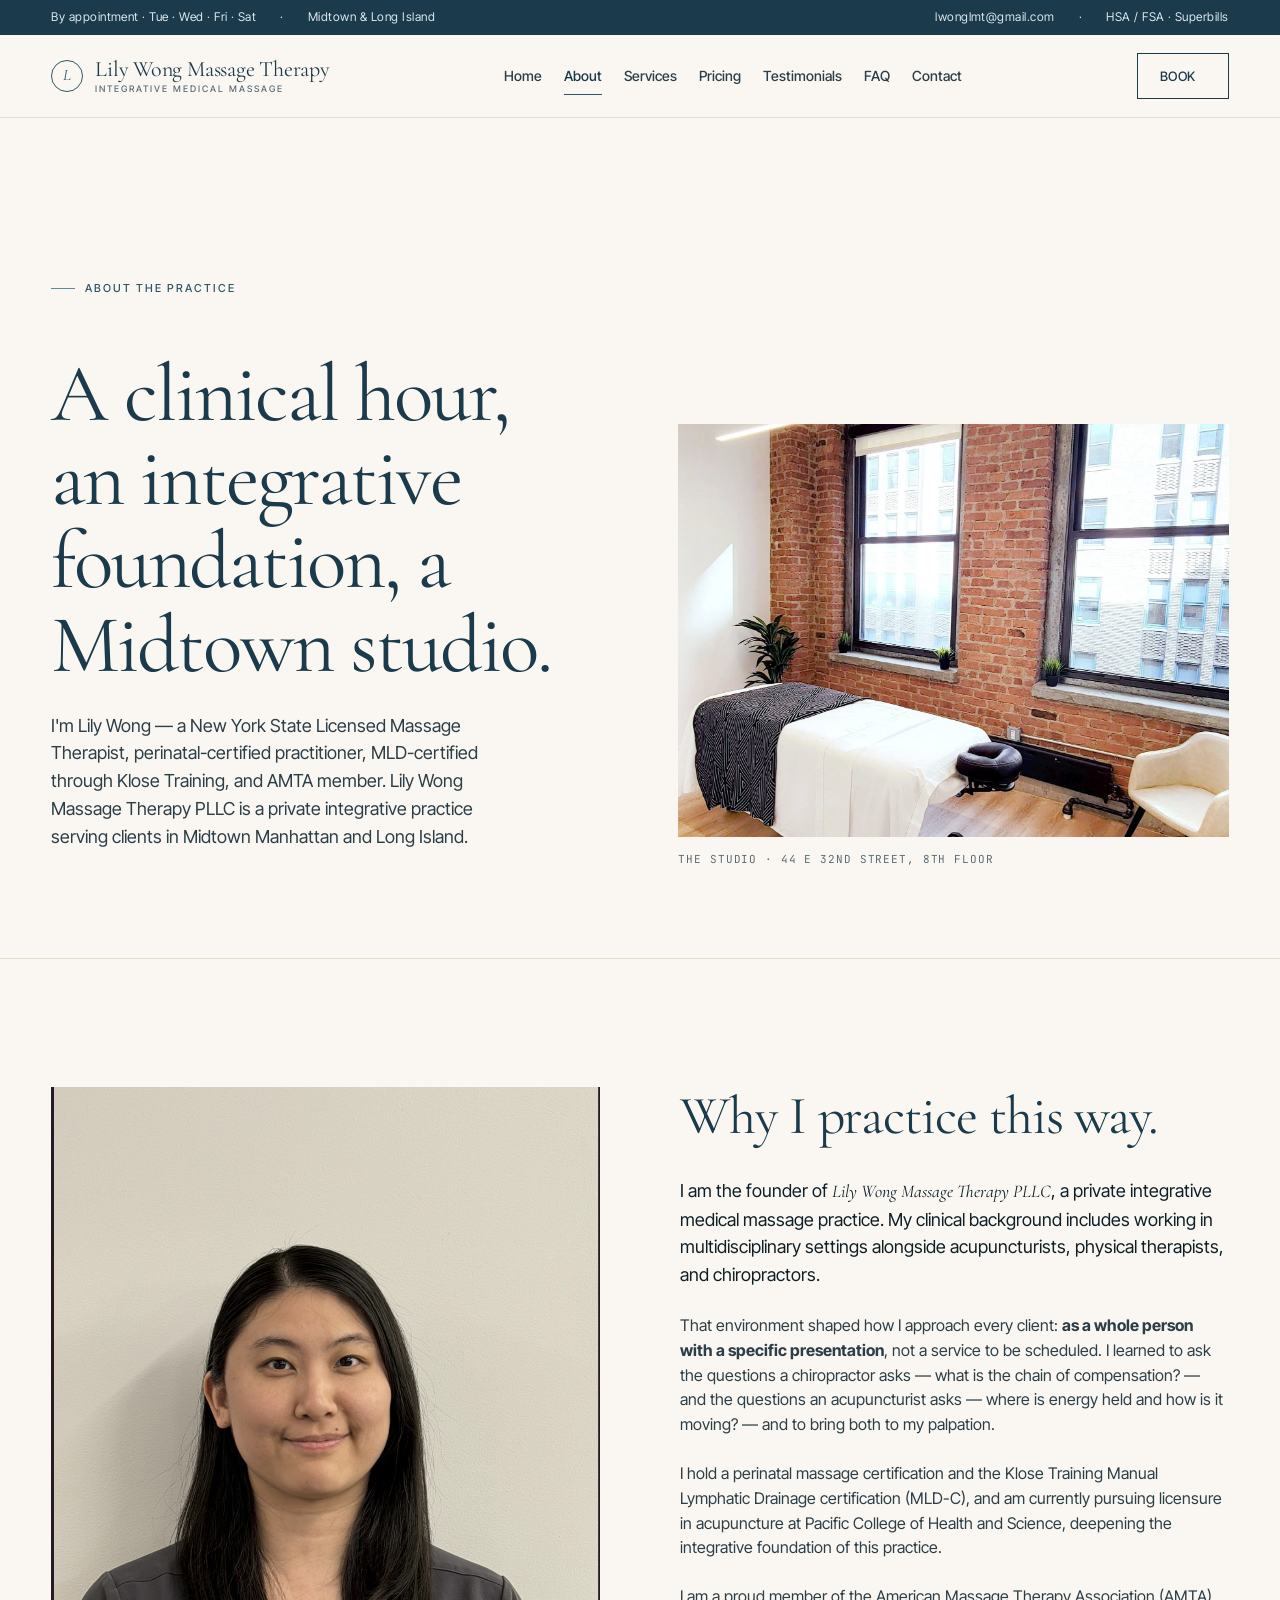
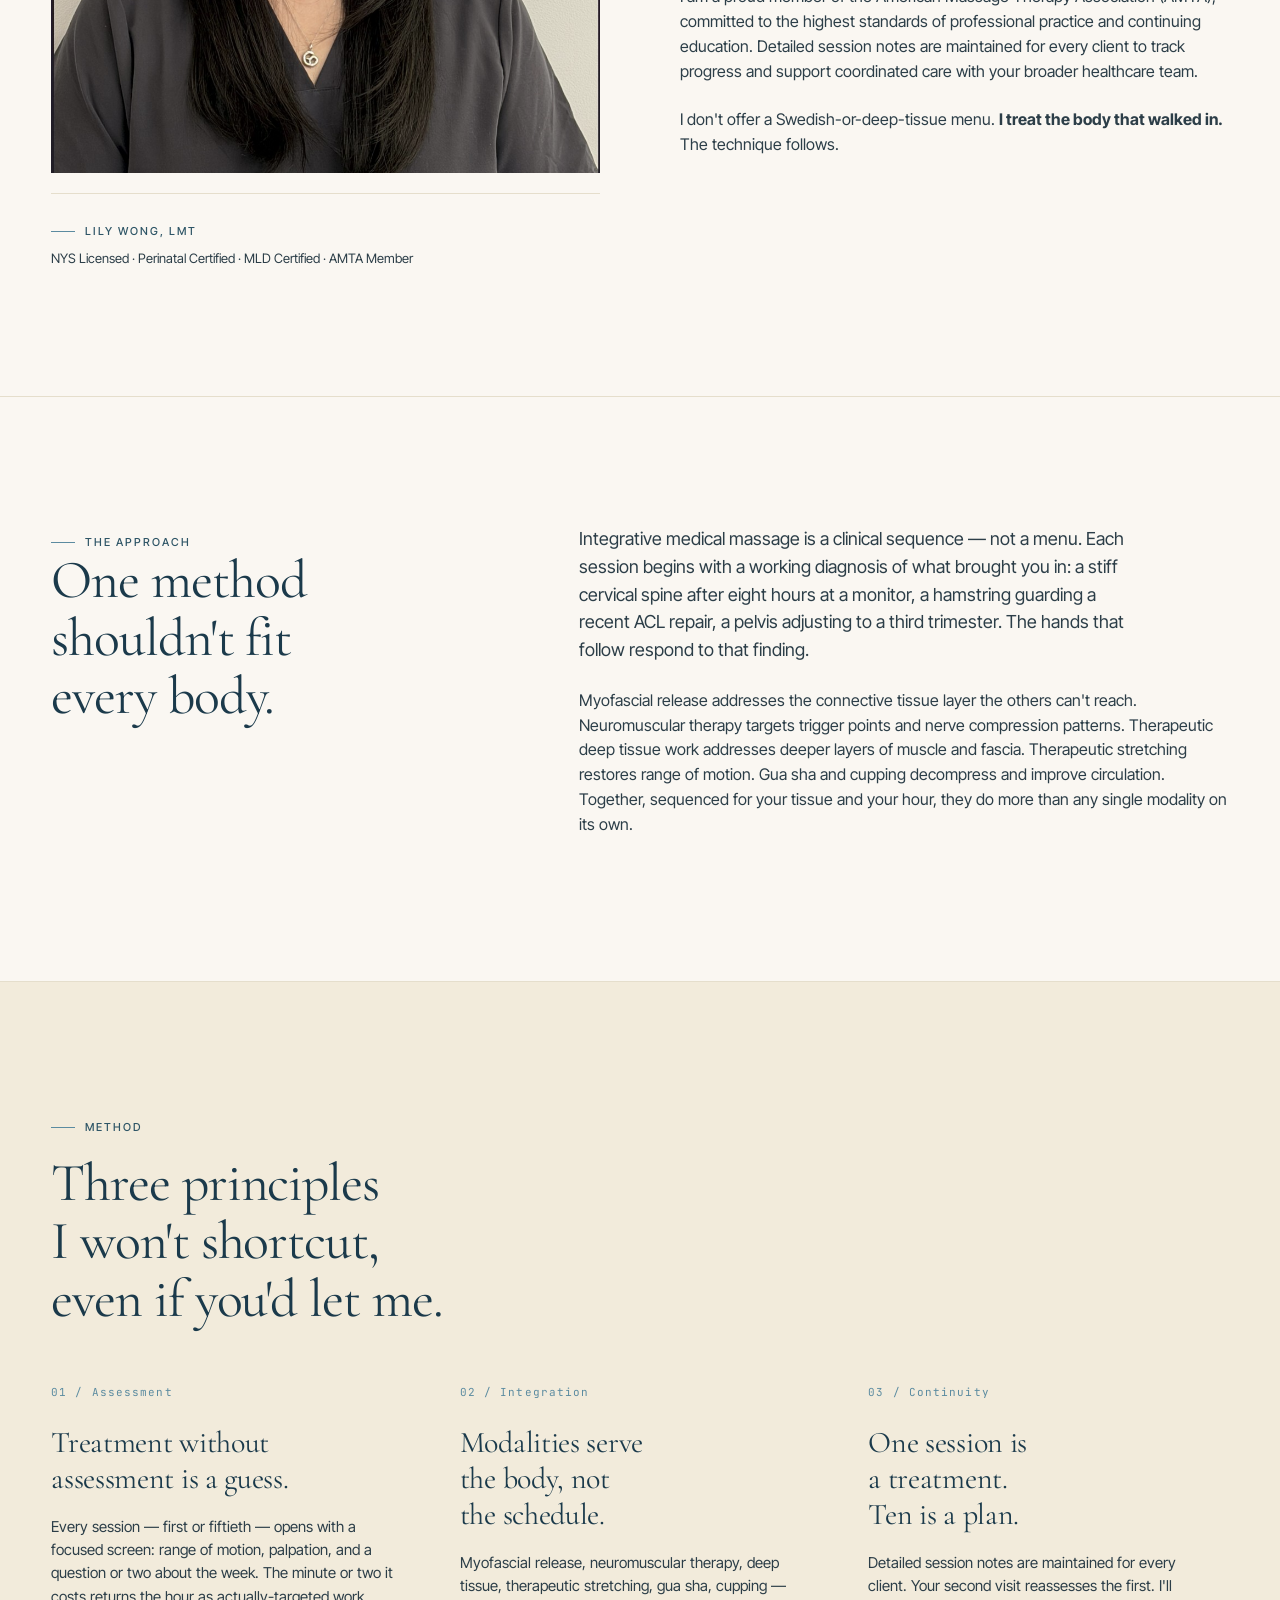
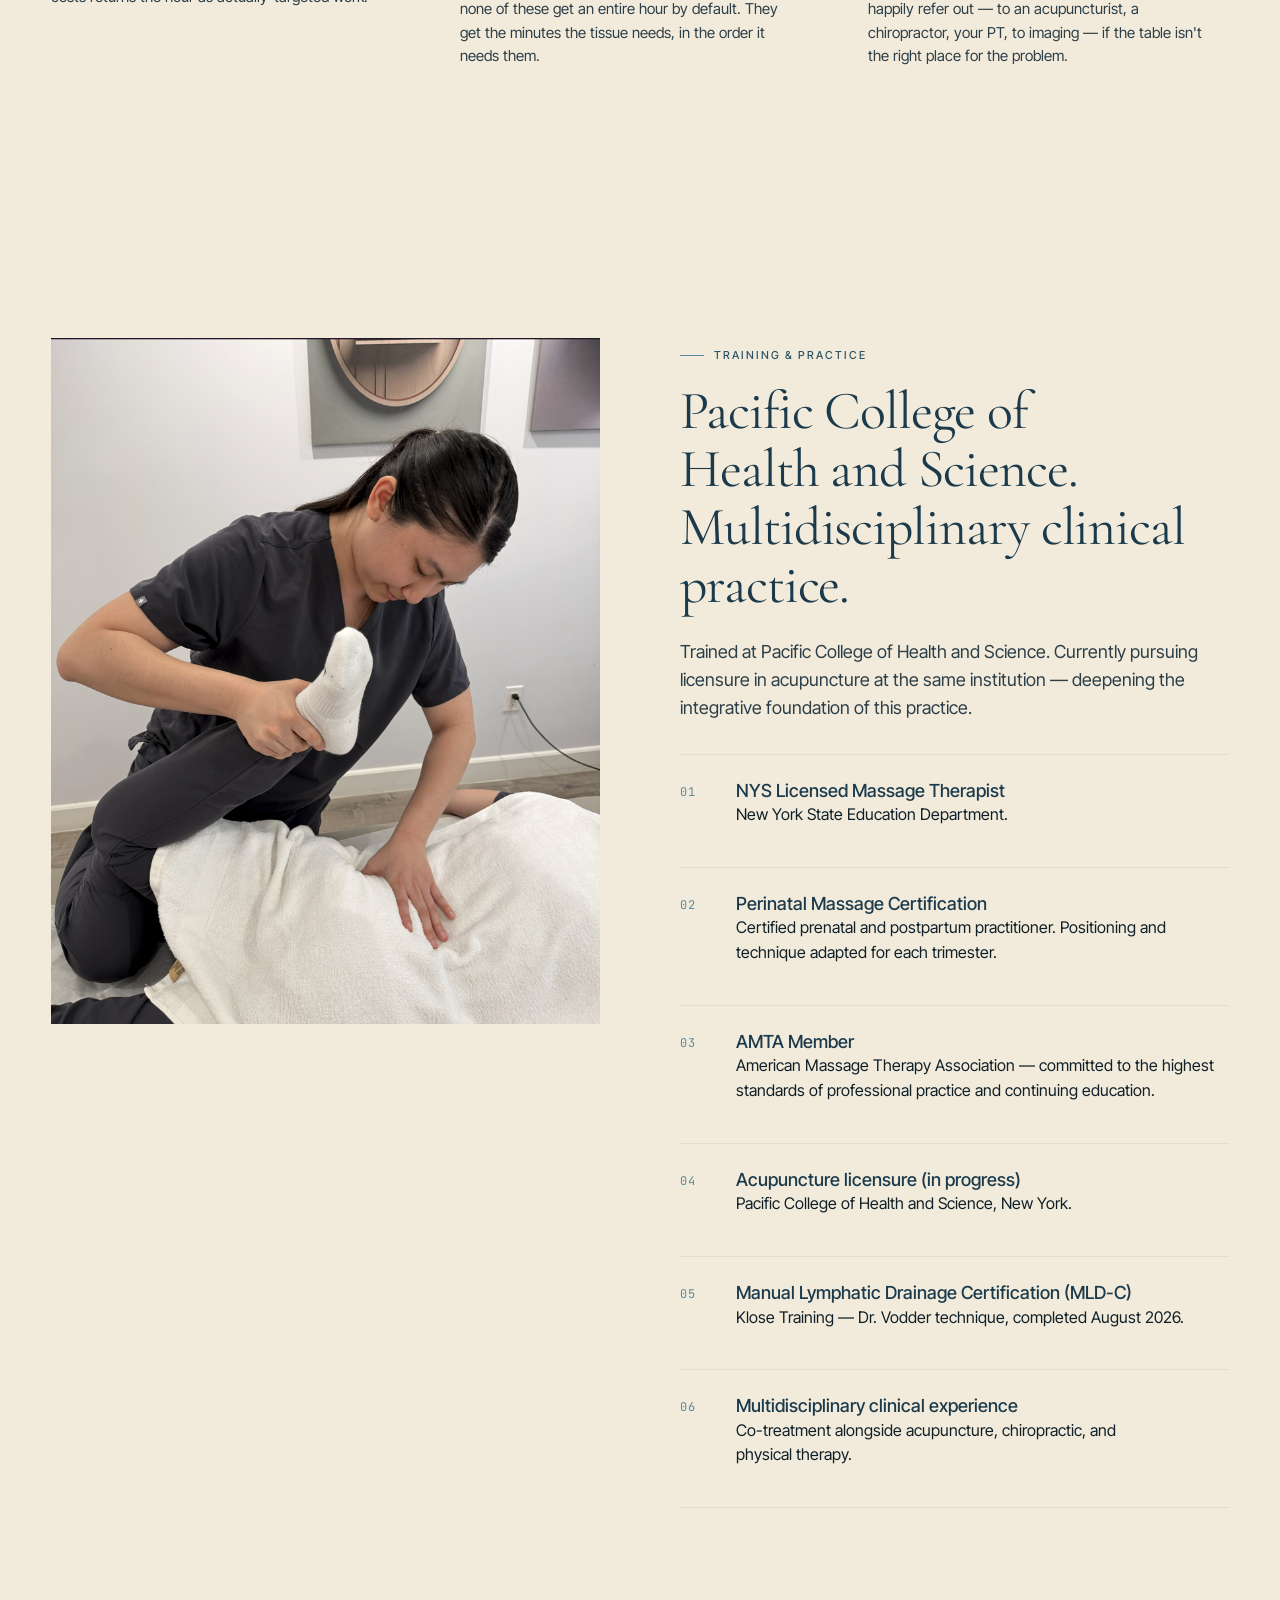
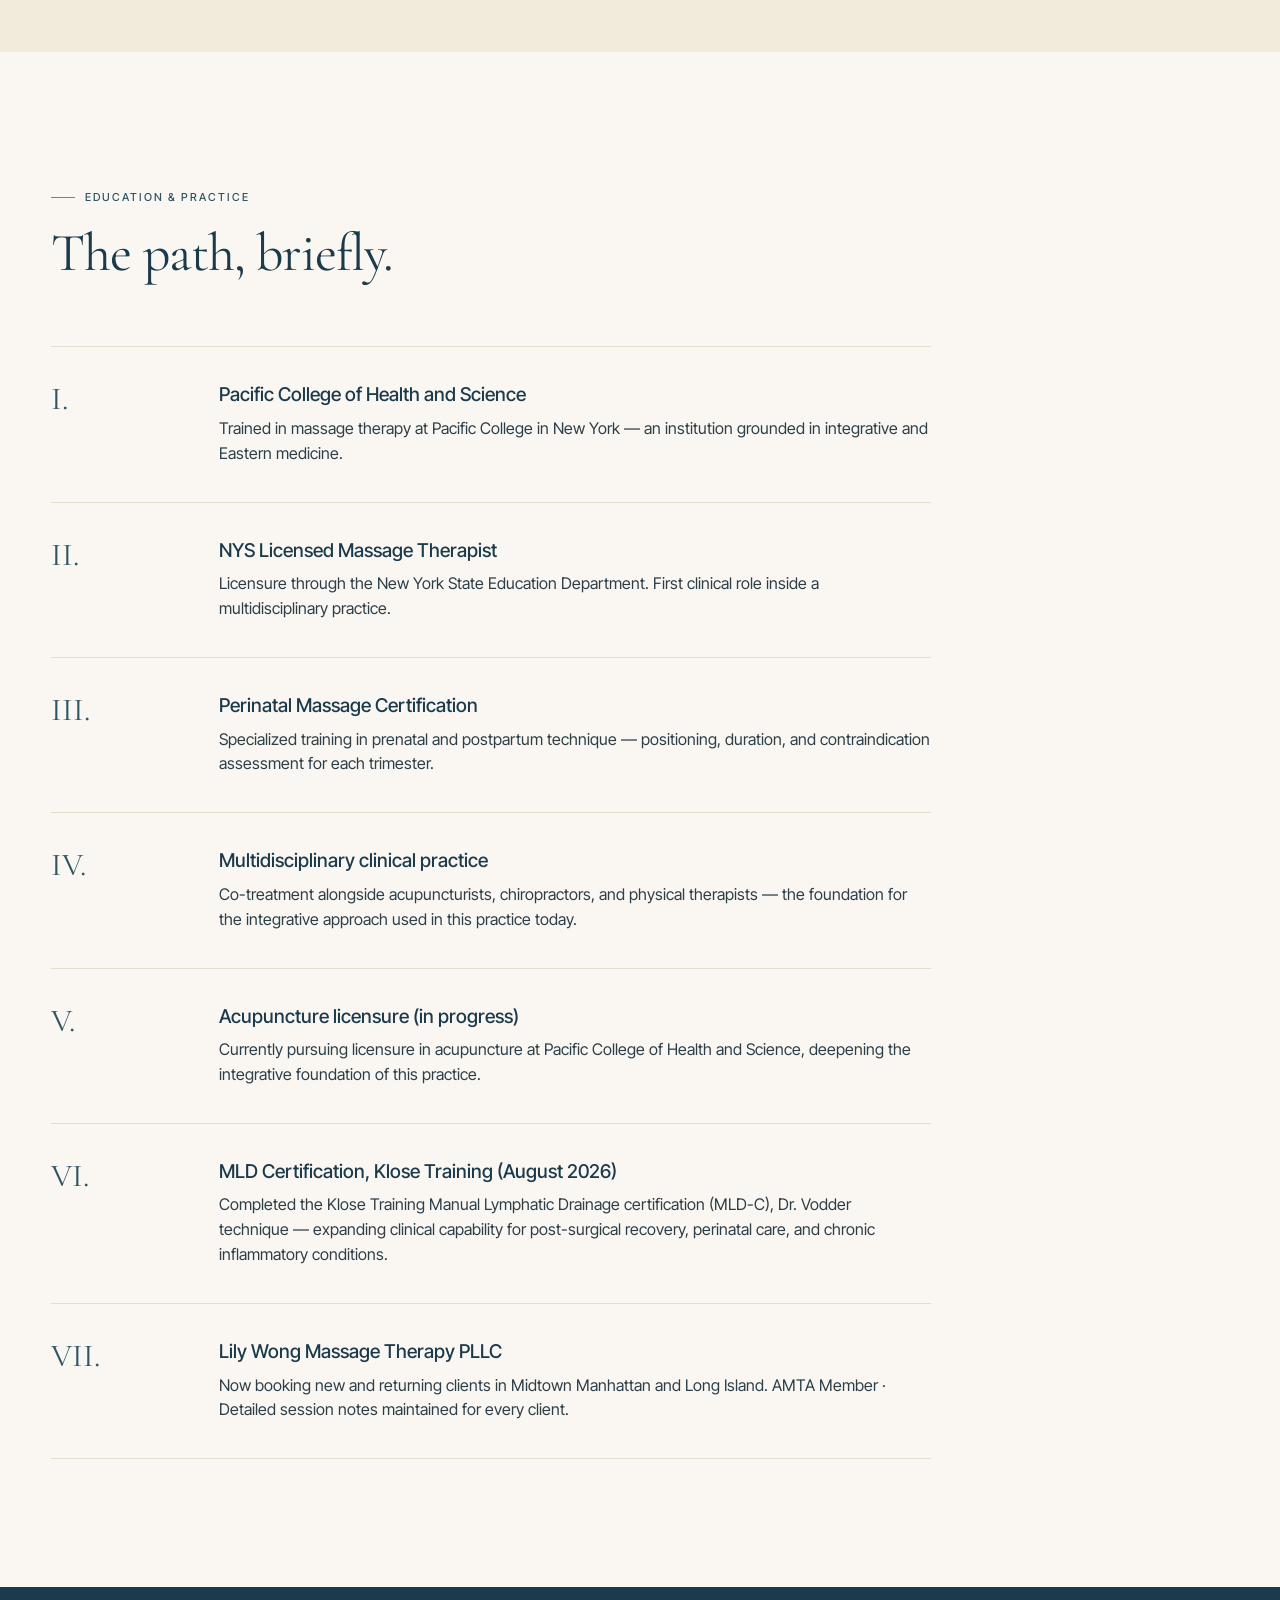
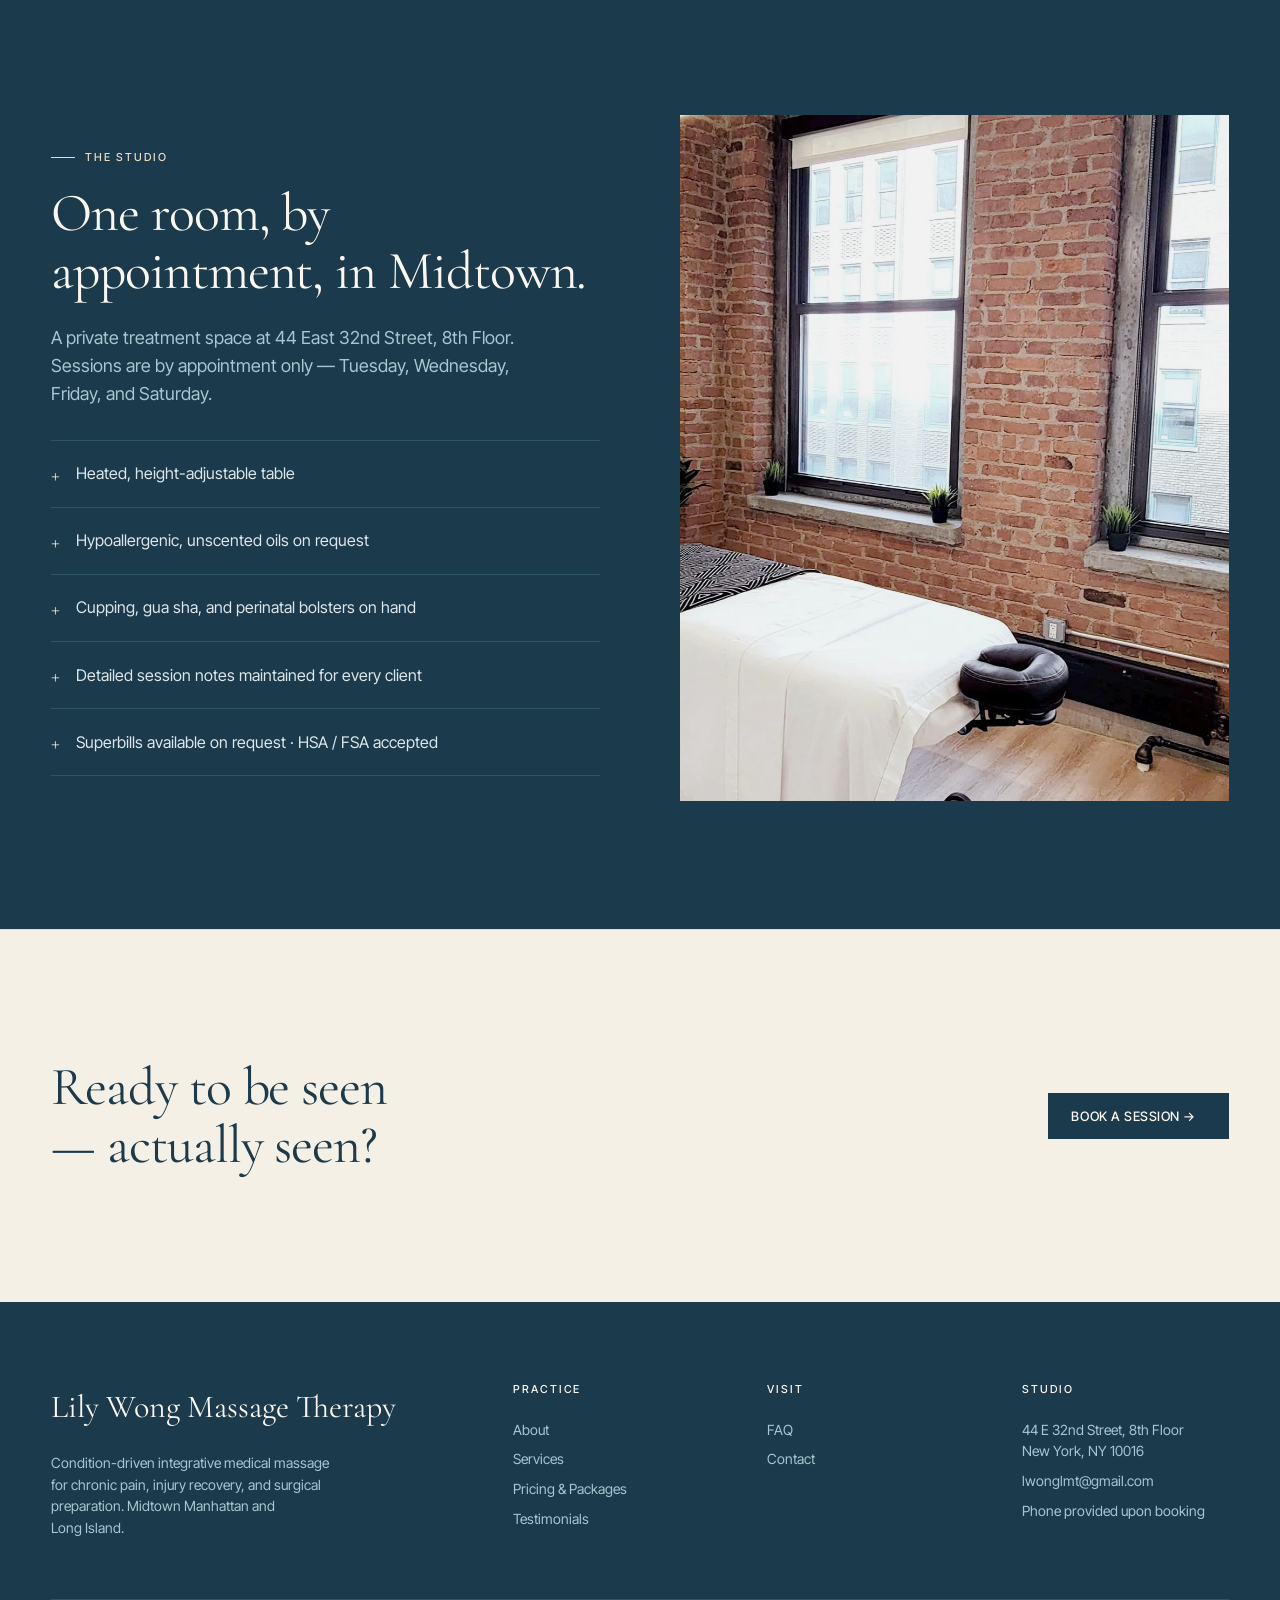
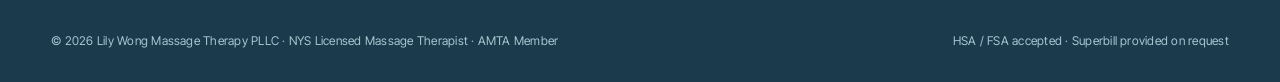
==== commit 51c7436c: "Update bio to include MLD certification" ====
--- a/about.html
+++ b/about.html
@@ -65,7 +65,7 @@
         <img src="images/lily-portrait.jpg" alt="Portrait of Lily Wong, LMT" />
         <div class="bio-caption">
           <span class="eyebrow">Lily Wong, LMT</span>
-          <p>NYS Licensed · Perinatal Certified · AMTA Member</p>
+          <p>NYS Licensed · Perinatal Certified · MLD Certified · AMTA Member</p>
         </div>
       </div>
       <div class="bio-copy">
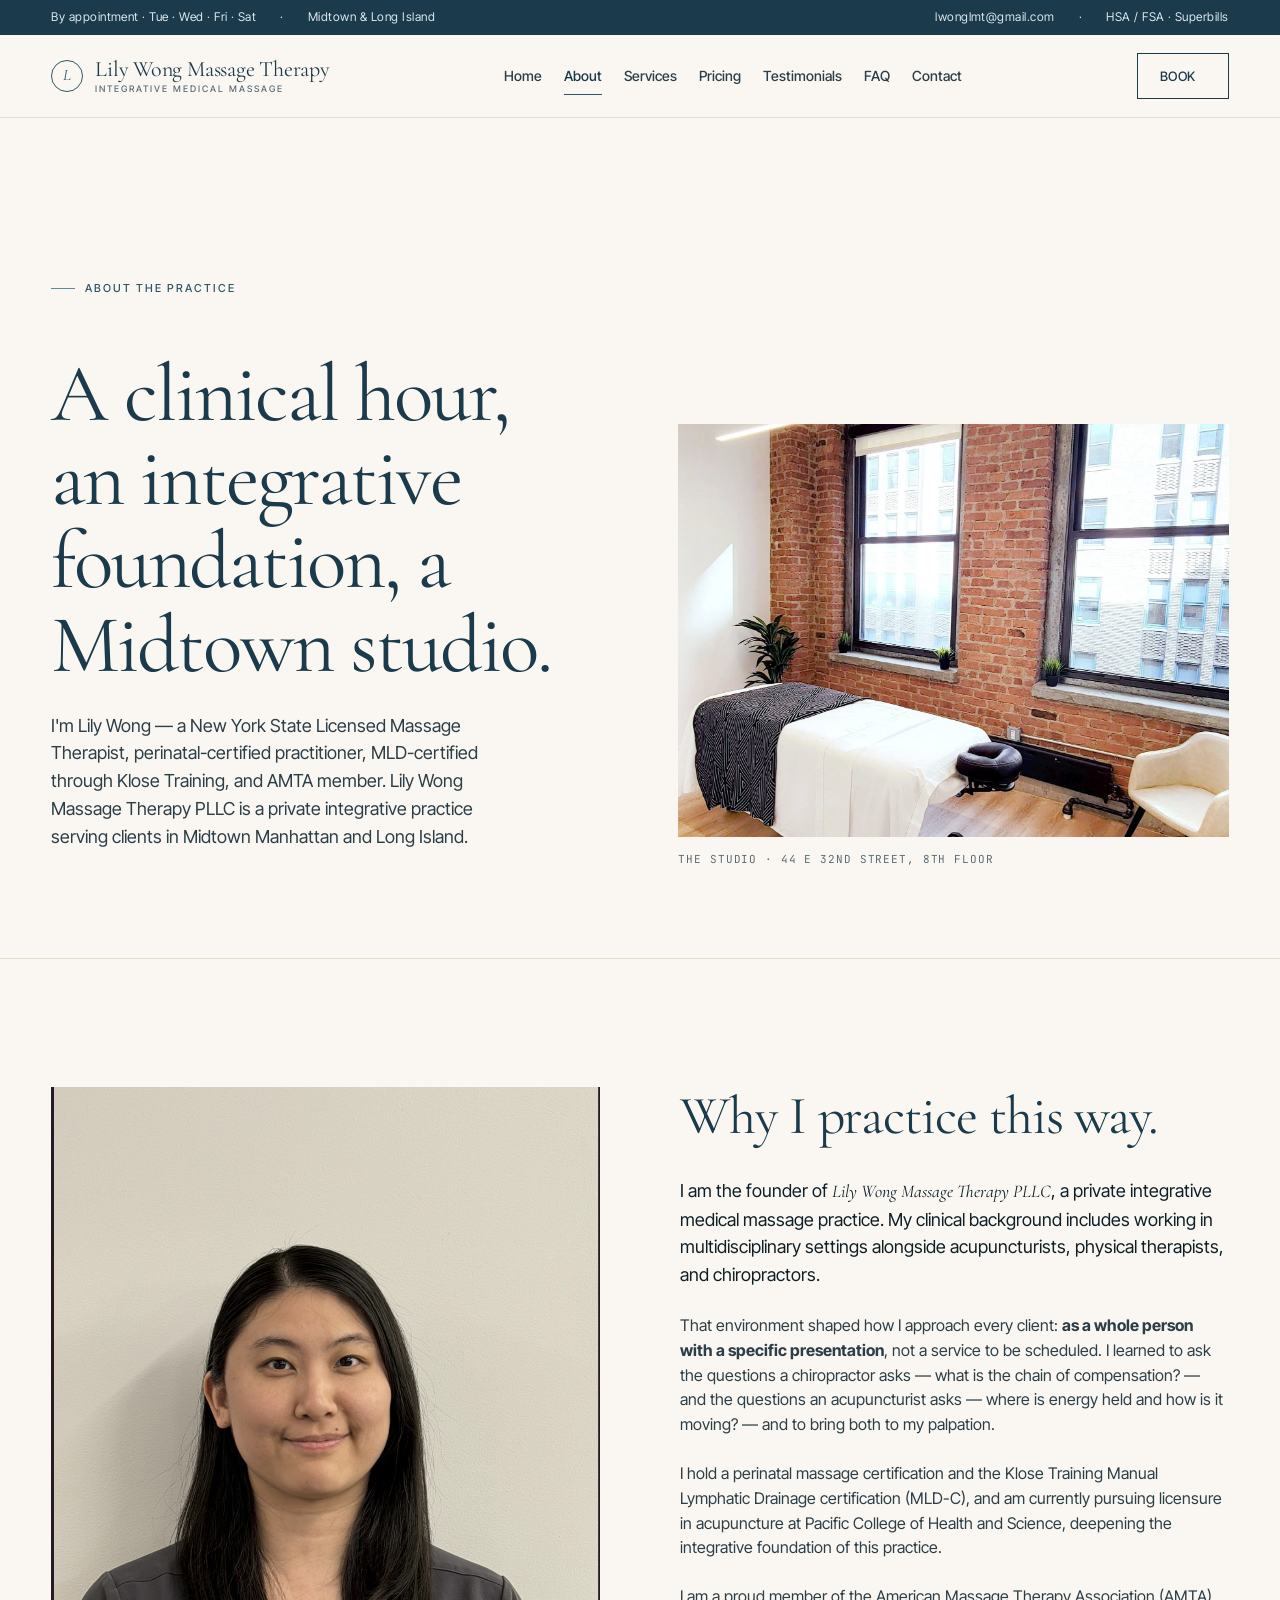
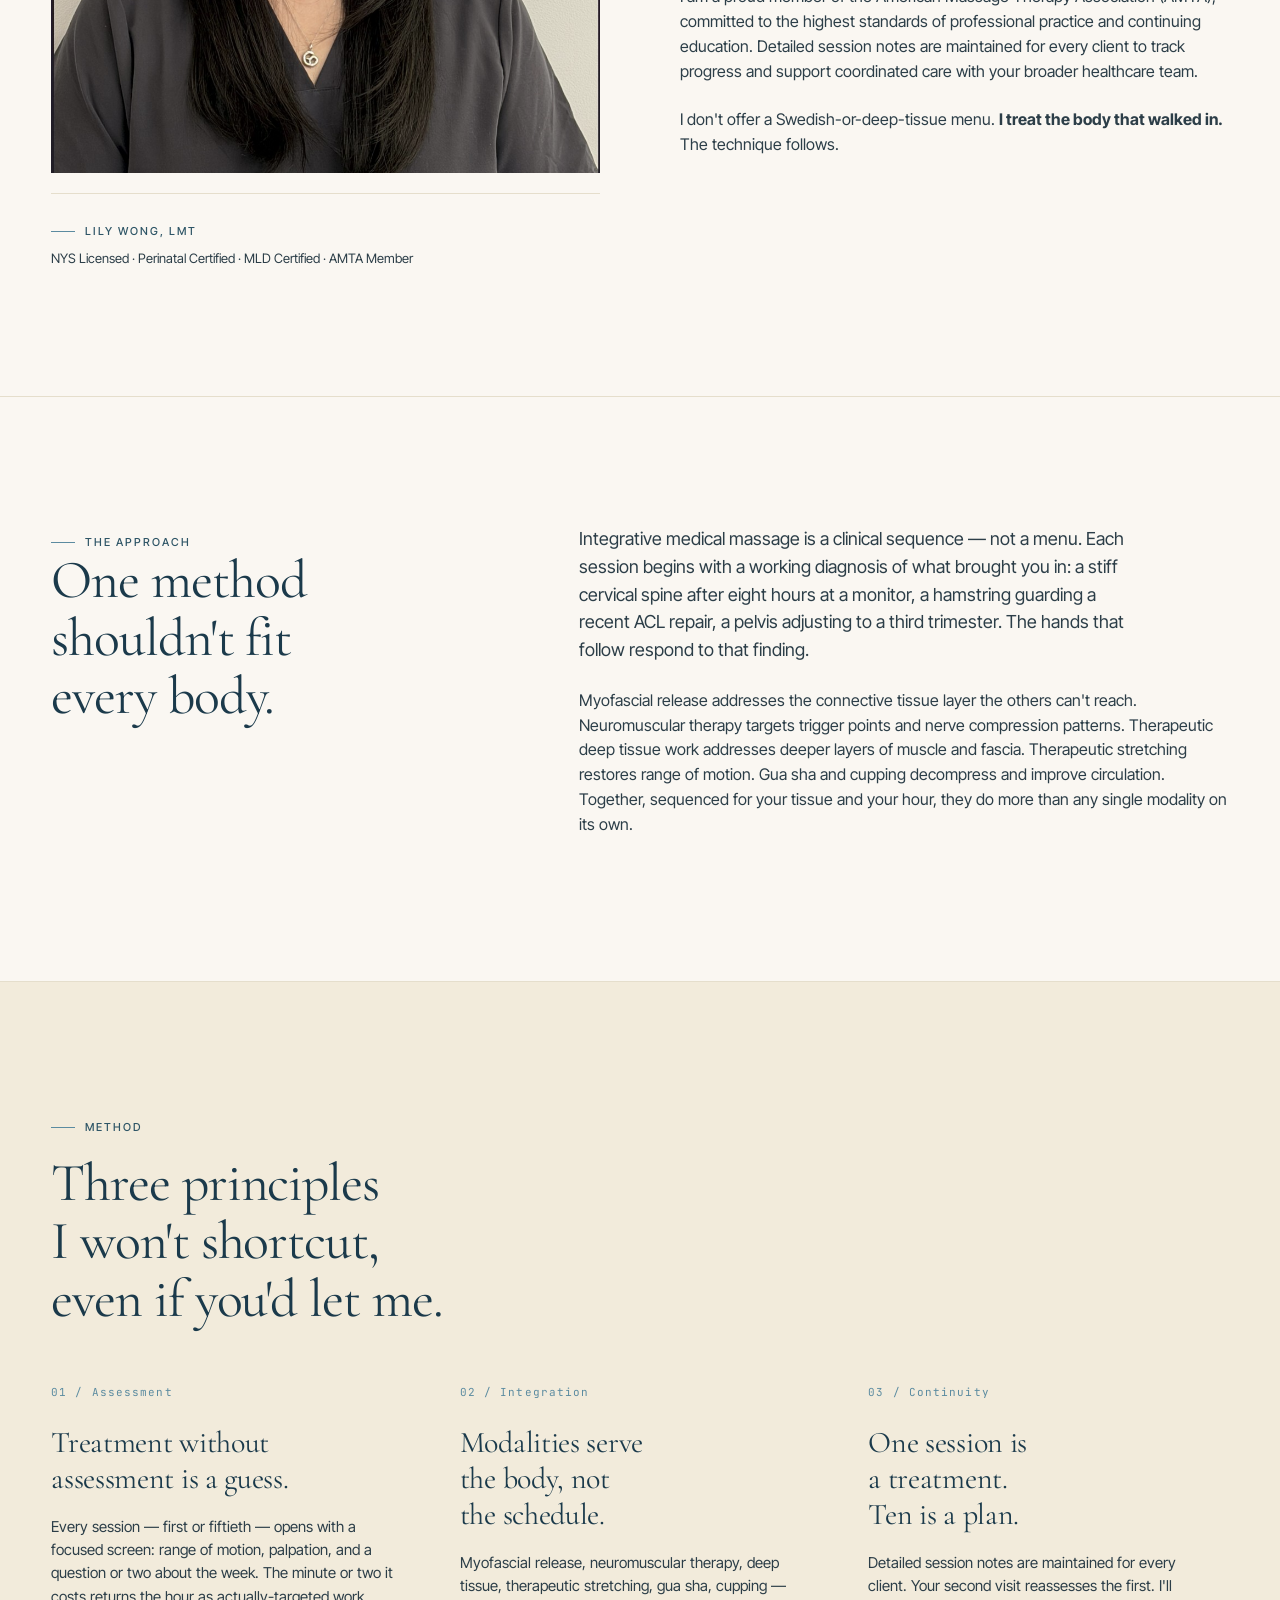
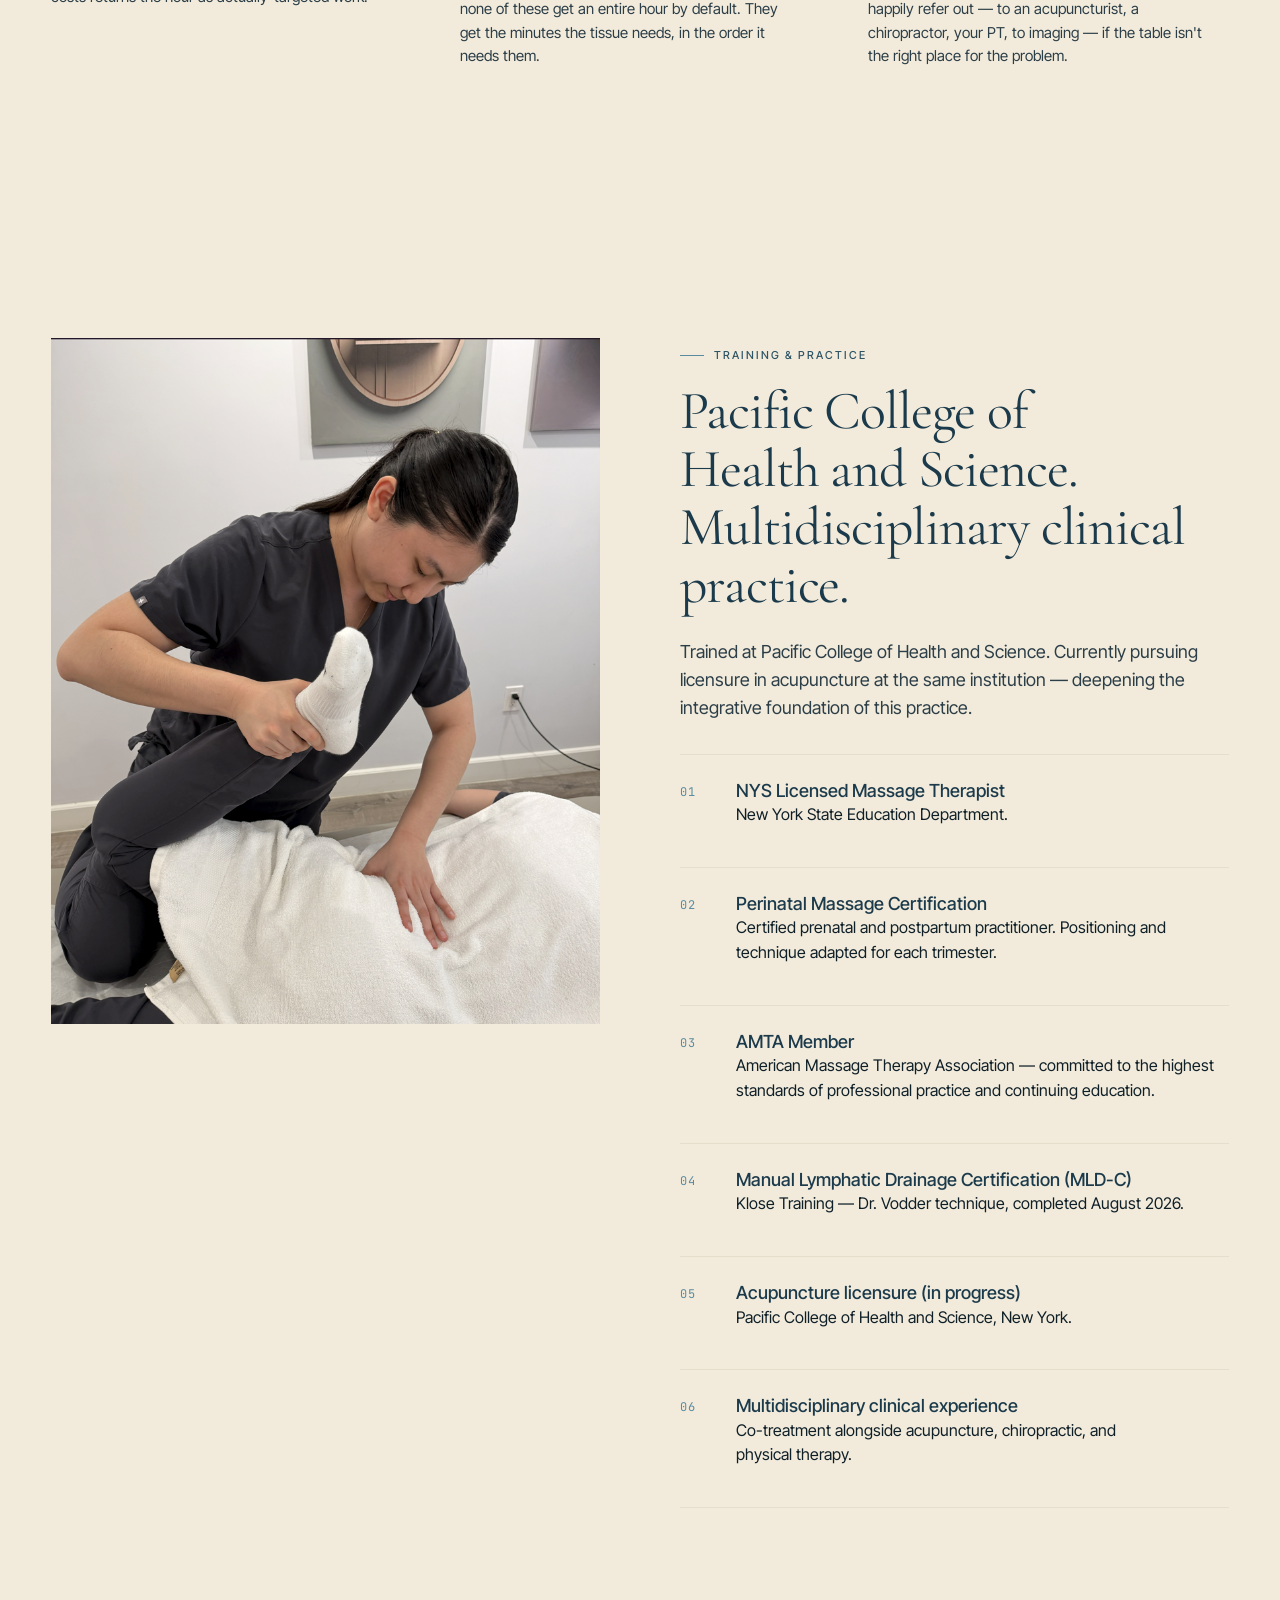
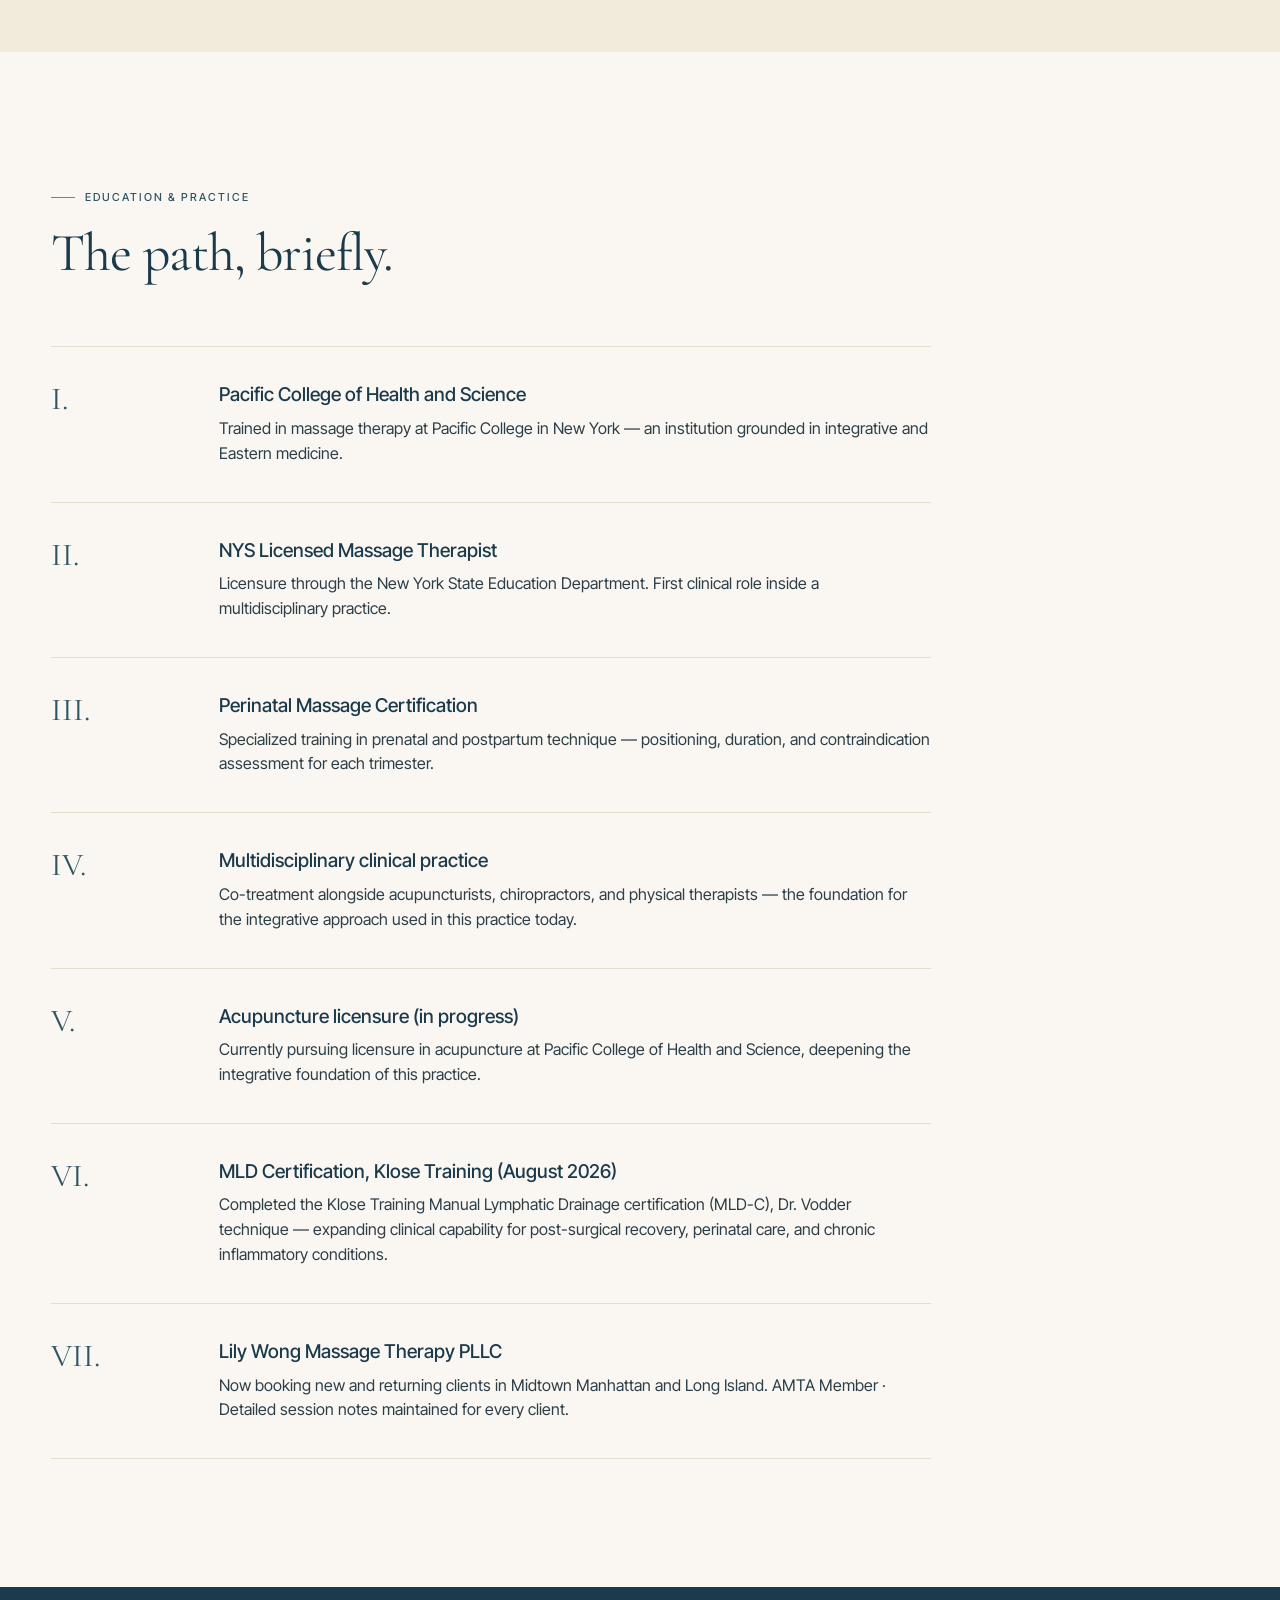
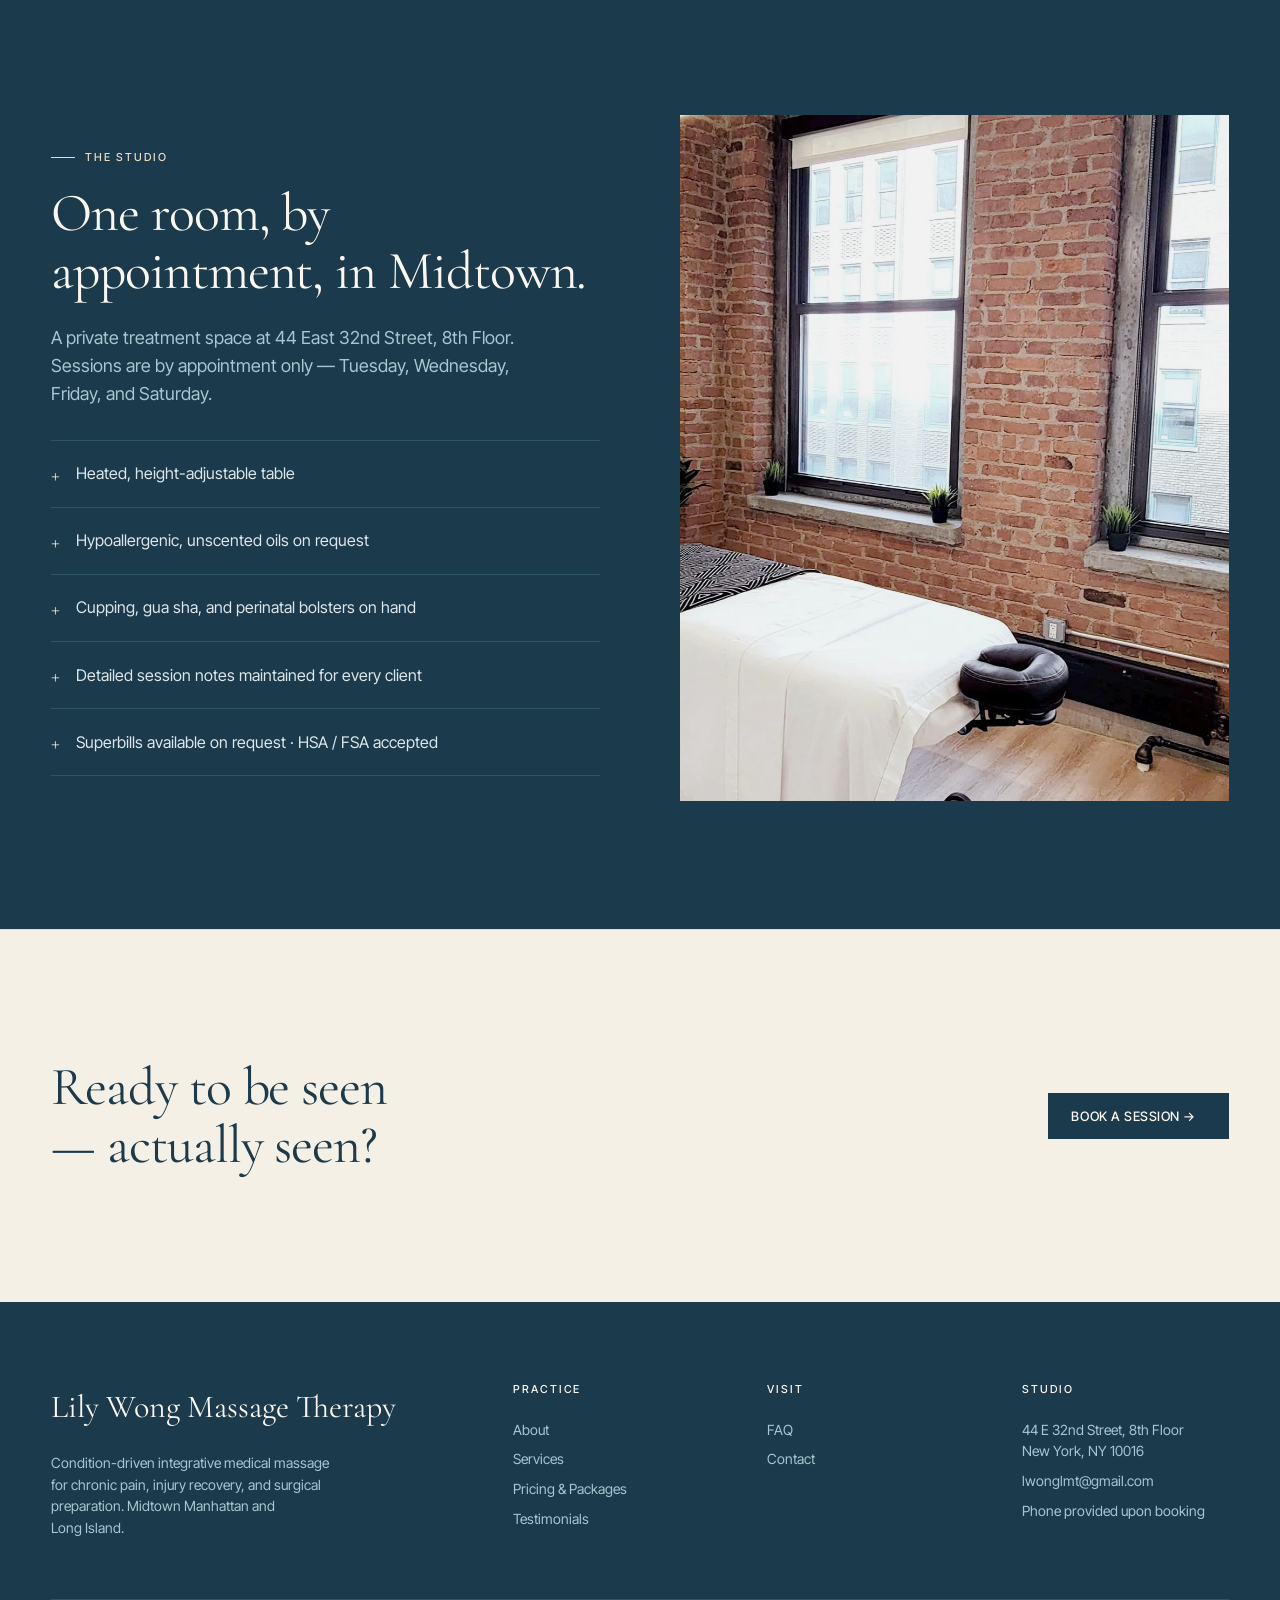
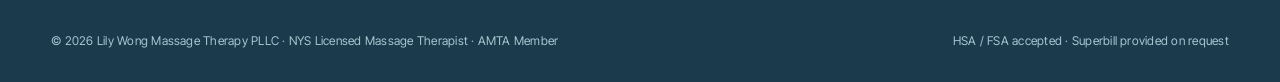
==== commit 3ff4cd38: "Reorder Acupuncture licensure section in about.html" ====
--- a/about.html
+++ b/about.html
@@ -164,12 +164,12 @@
             <p>American Massage Therapy Association — committed to the highest standards of professional practice and continuing education.</p>
           </li>
           <li>
+            <h4>Manual Lymphatic Drainage Certification (MLD-C)</h4>
+            <p>Klose Training — Dr. Vodder technique, completed August 2026.</p>
+          </li>
+          <li>
             <h4>Acupuncture licensure (in progress)</h4>
             <p>Pacific College of Health and Science, New York.</p>
-          </li>
-          <li>
-            <h4>Manual Lymphatic Drainage Certification (MLD-C)</h4>
-            <p>Klose Training — Dr. Vodder technique, completed August 2026.</p>
           </li>
           <li>
             <h4>Multidisciplinary clinical experience</h4>
